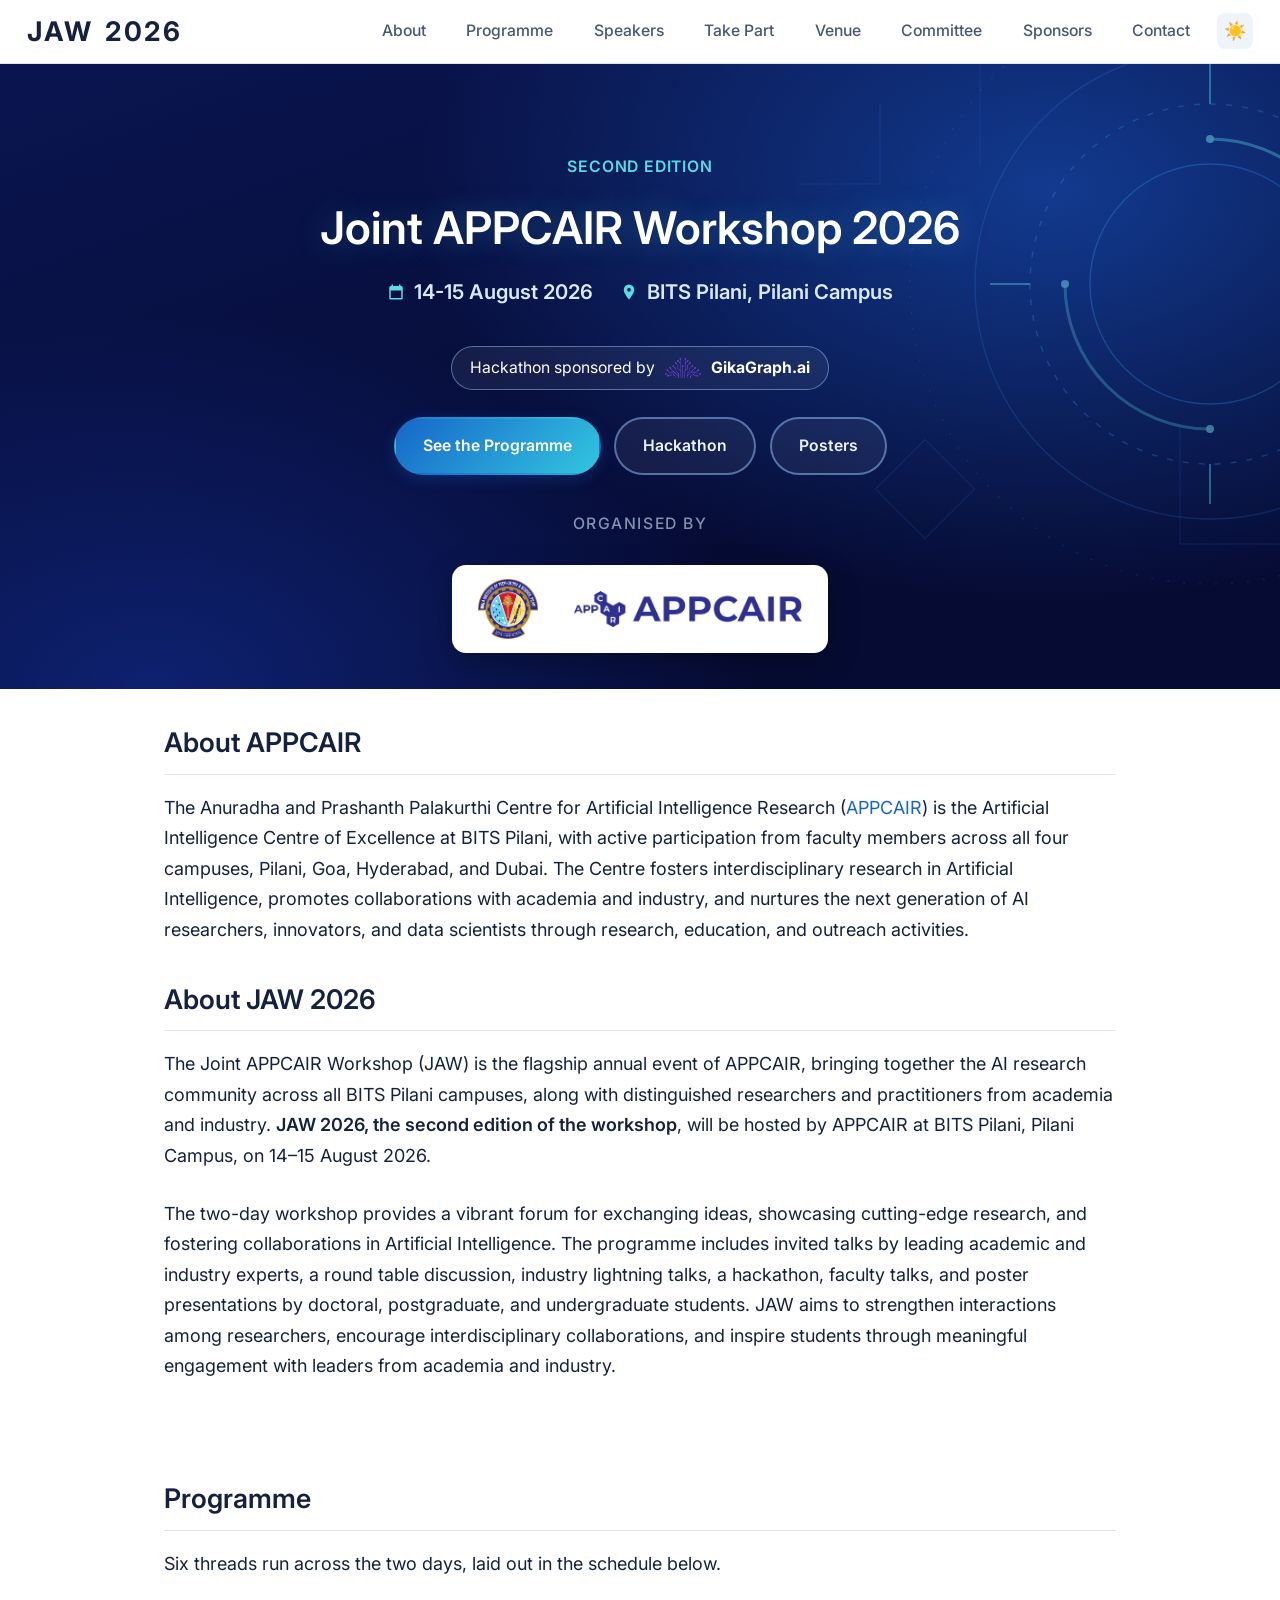
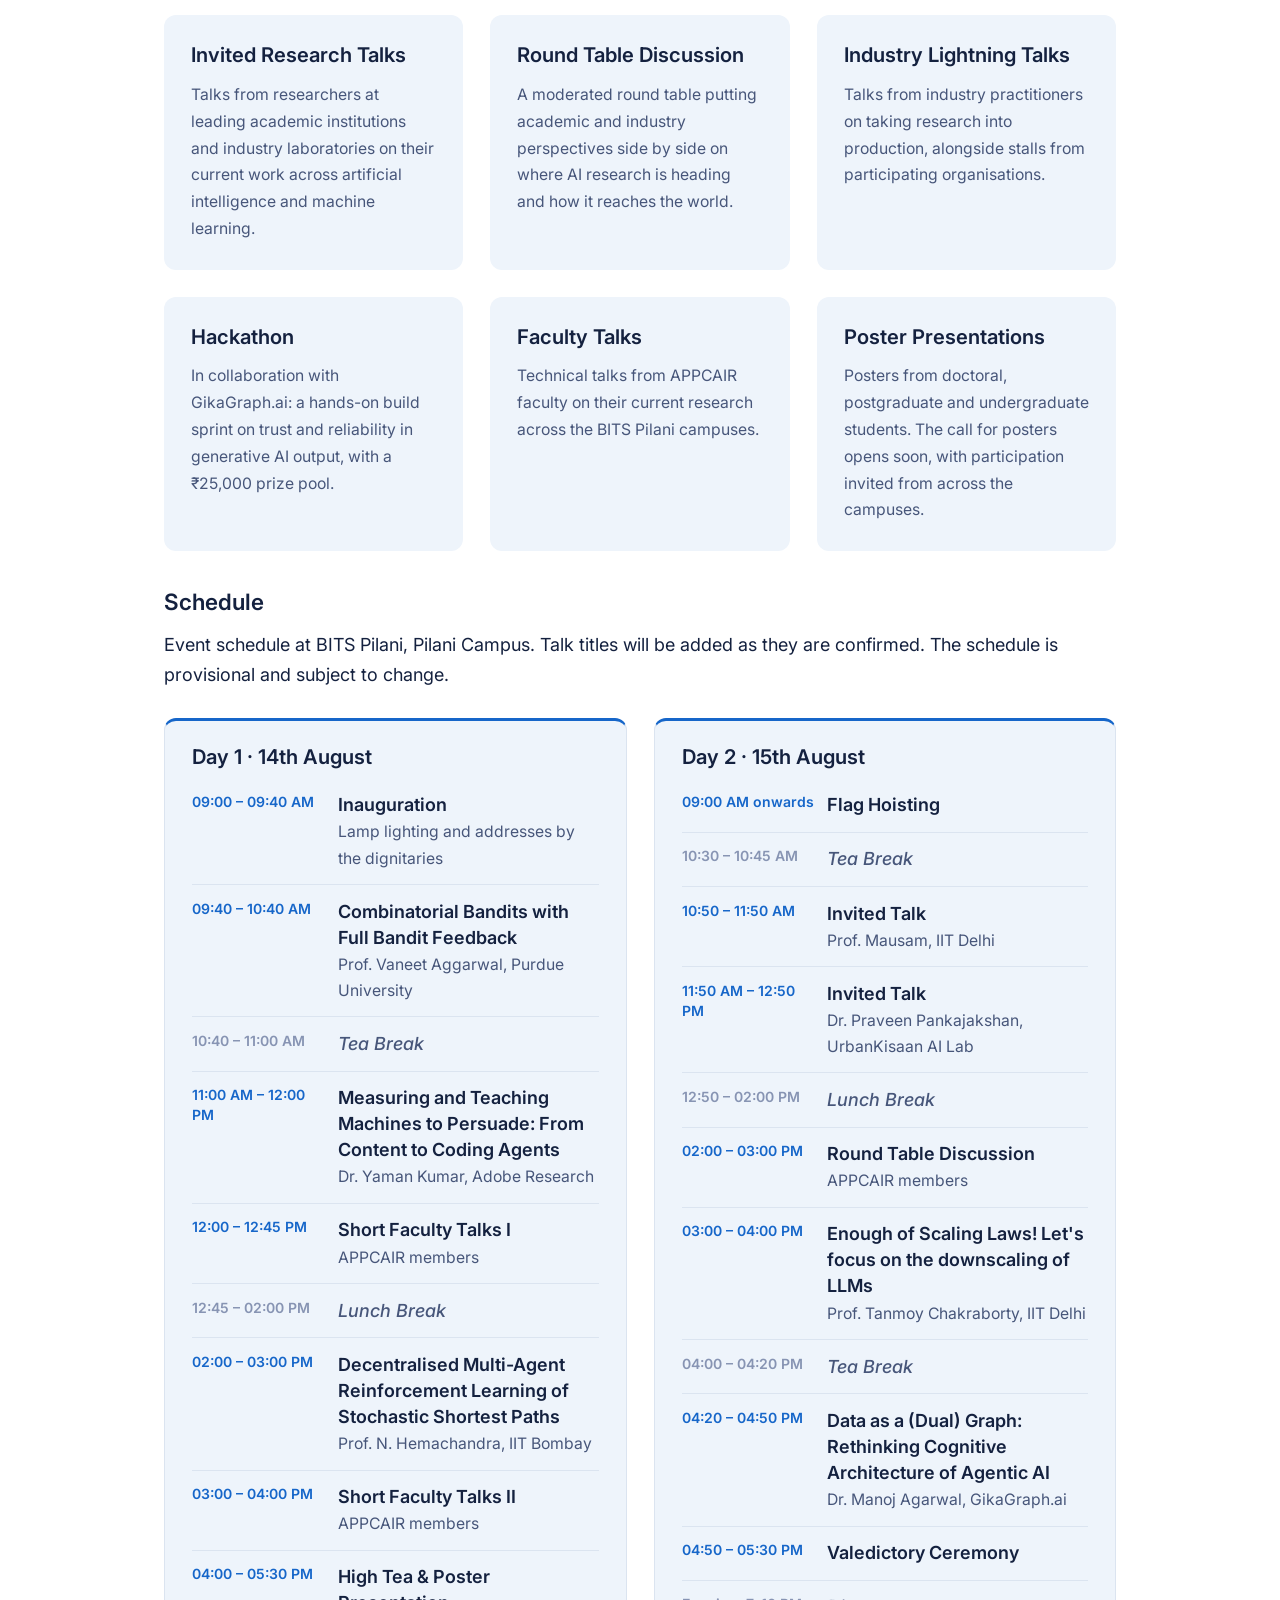
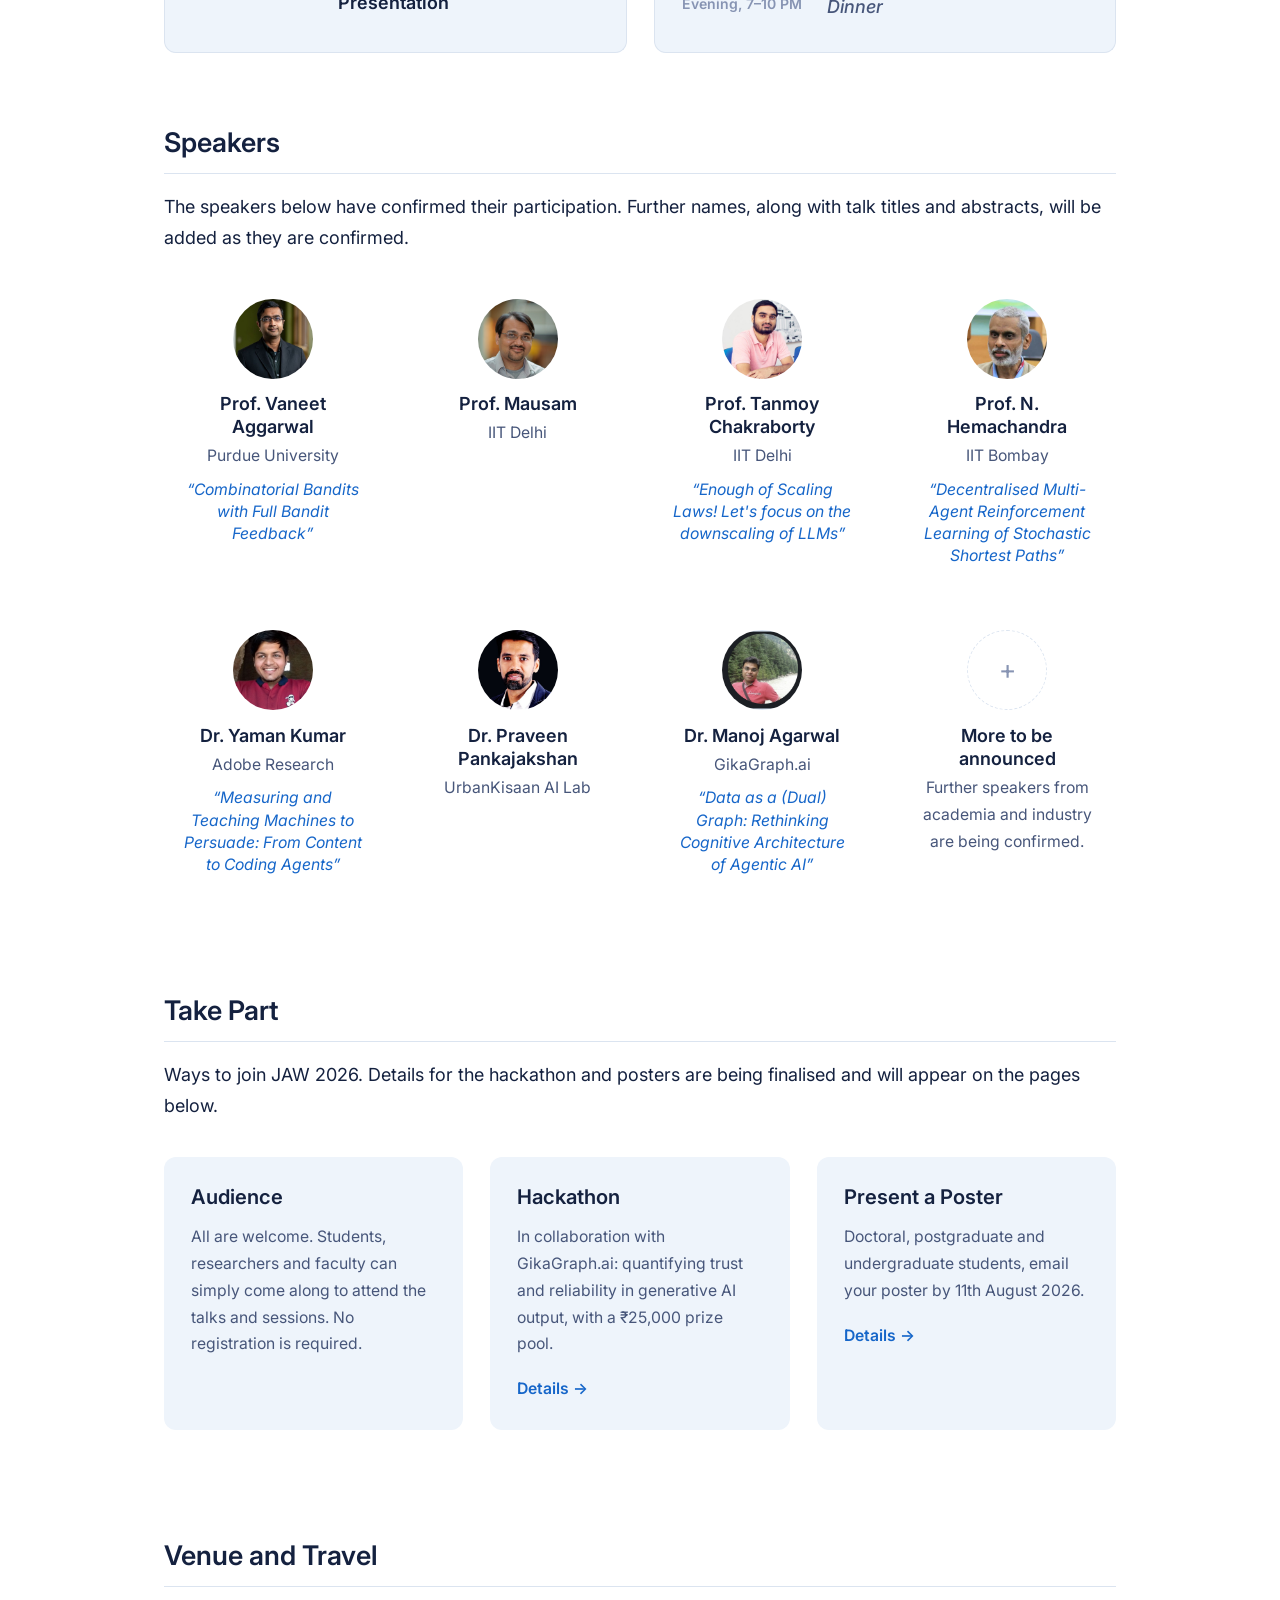
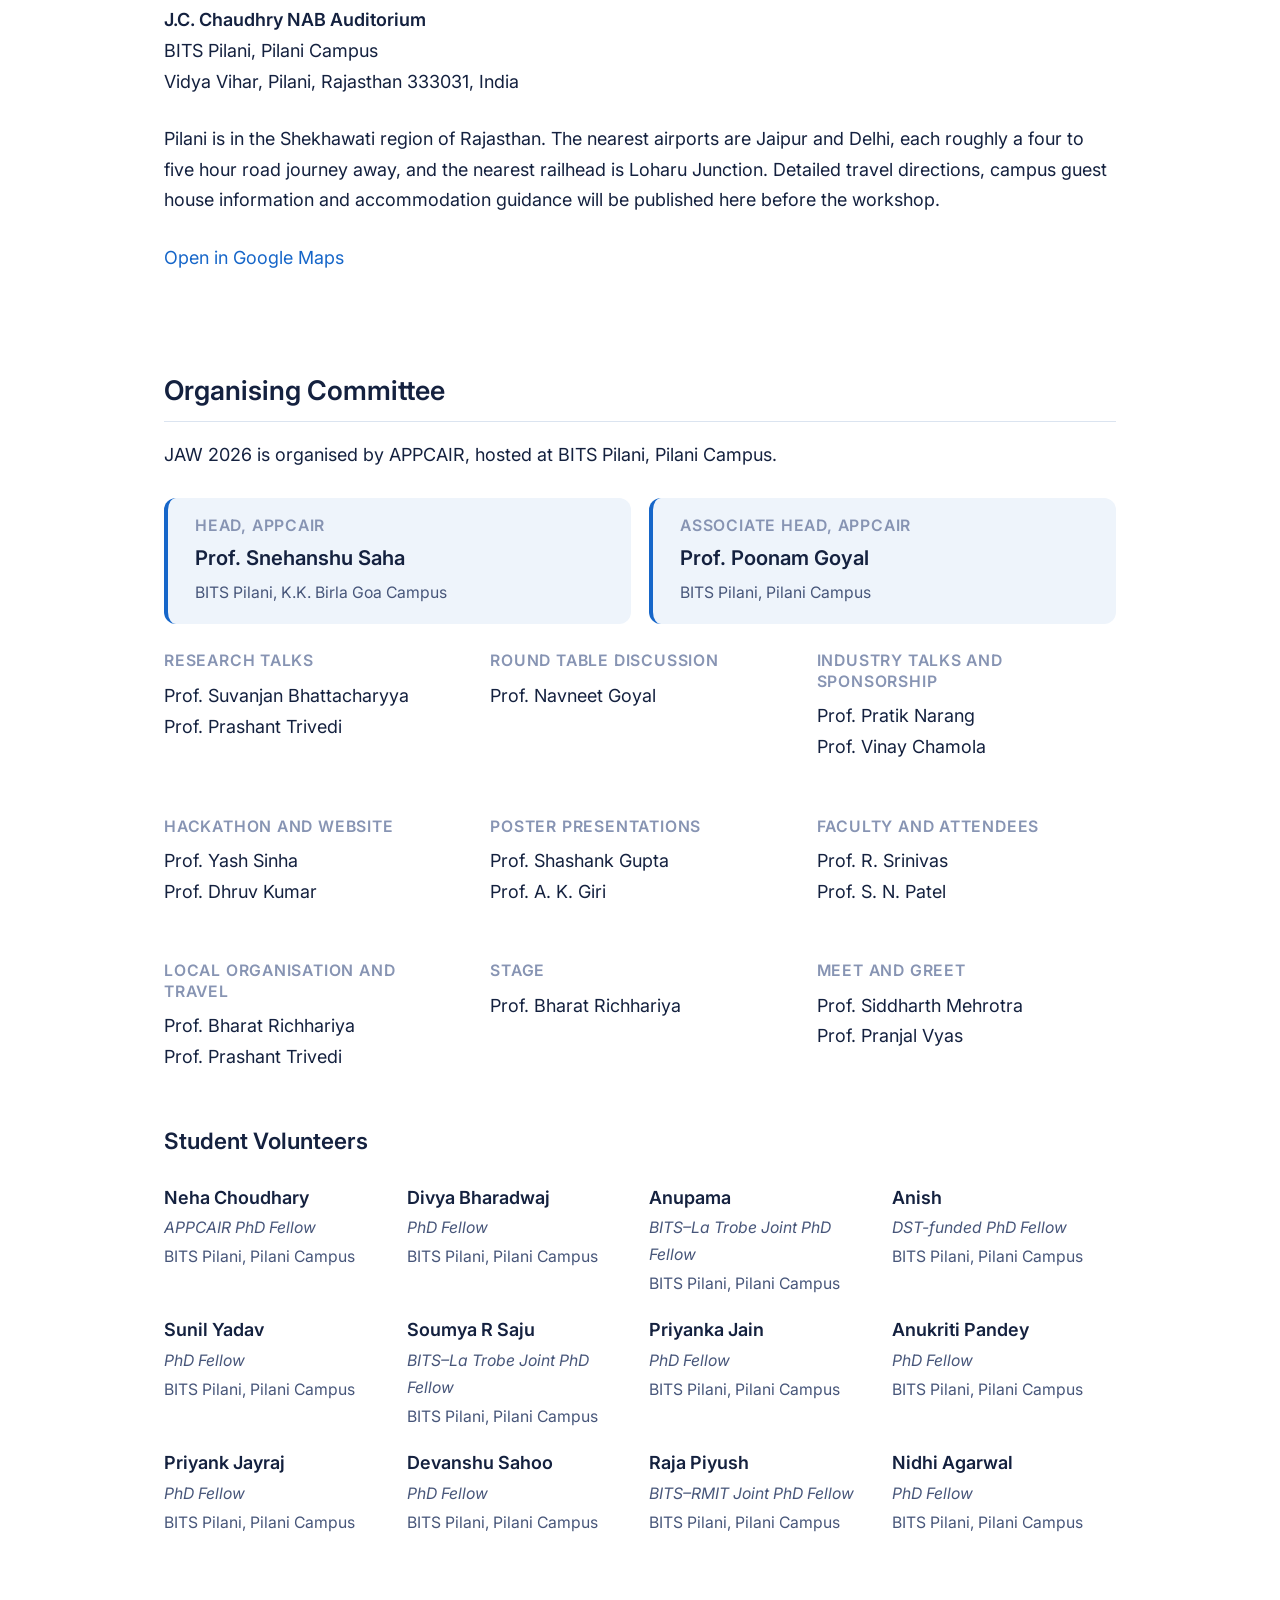
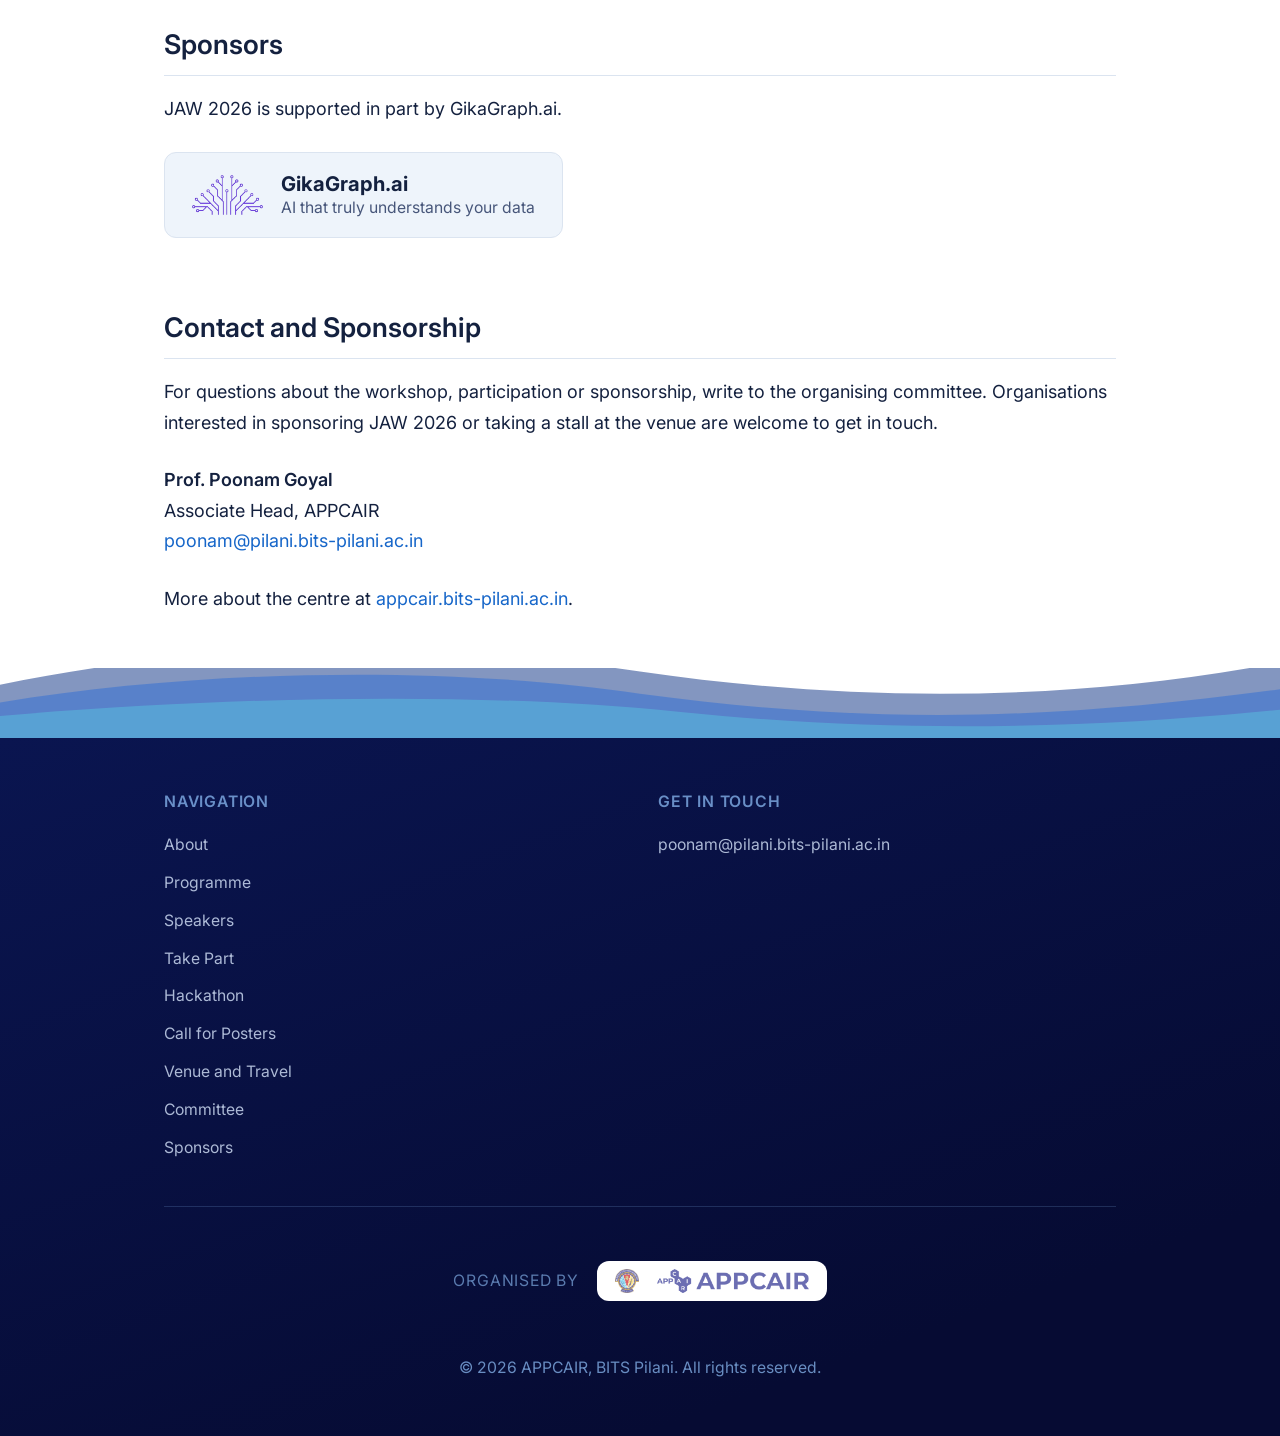
==== index.html @ 5a2a2519 "Posters: open the call, submit by email to Shashank Gupta by 11th Aug - posters.html: email poster t" ====
<!DOCTYPE html>
<html lang="en" data-theme="light">
<head>
    <meta charset="UTF-8">
    <meta name="viewport" content="width=device-width, initial-scale=1.0">
    <link rel="icon" href="assets/favicon.svg" type="image/svg+xml">
    <title>JAW 2026 | Joint APPCAIR Workshop | 14-15 August 2026</title>
    <meta name="description" content="The second edition of the Joint APPCAIR Workshop (JAW), hosted by APPCAIR at BITS Pilani, Pilani Campus on 14-15 August 2026. Invited talks, industry lightning talks, a round table discussion, a hackathon, faculty talks, and student poster presentations.">

    <!-- Open Graph -->
    <meta property="og:title" content="JAW 2026 | Joint APPCAIR Workshop">
    <meta property="og:description" content="Second edition. 14-15 August 2026, BITS Pilani, Pilani Campus, Rajasthan.">
    <meta property="og:type" content="website">
    <meta property="og:url" content="https://appcair-jaw-2026.github.io/">

    <!-- Fonts - Inter (standard academic) -->
    <link rel="preconnect" href="https://fonts.googleapis.com">
    <link rel="preconnect" href="https://fonts.gstatic.com" crossorigin>
    <link href="https://fonts.googleapis.com/css2?family=Inter:wght@400;500;600;700&display=swap" rel="stylesheet">

    <link rel="stylesheet" href="styles.css">
</head>
<body>
    <!-- Site Header -->
    <header class="site-header">
        <div class="header-left">
            <a href="index.html" class="header-logo"><span>JAW</span><span>2026</span></a>
        </div>
        <div class="header-right">
            <a href="#about" class="header-link">About</a>
            <a href="#programme" class="header-link">Programme</a>
            <a href="#speakers" class="header-link">Speakers</a>
            <a href="#participate" class="header-link">Take Part</a>
            <a href="#venue" class="header-link">Venue</a>
            <a href="#committee" class="header-link">Committee</a>
            <a href="#sponsors" class="header-link">Sponsors</a>
            <a href="#contact" class="header-link">Contact</a>
            <button class="nav-toggle" id="navToggle" aria-label="Toggle menu">
                <span></span>
                <span></span>
                <span></span>
            </button>
            <button id="theme-toggle" aria-label="Toggle dark mode">
                <span class="sun-icon">☀️</span>
                <span class="moon-icon">🌙</span>
            </button>
        </div>
    </header>

    <!-- Mobile Menu -->
    <nav class="mobile-menu" id="mobileMenu">
        <a href="#about">About</a>
        <a href="#programme">Programme</a>
        <a href="#speakers">Speakers</a>
        <a href="#participate">Take Part</a>
        <a href="#venue">Venue</a>
        <a href="#committee">Committee</a>
        <a href="#sponsors">Sponsors</a>
        <a href="#contact">Contact</a>
    </nav>

    <main>
        <!-- Hero Section -->
        <section class="hero">
            <div class="hero__content">
                <p class="eyebrow">Second Edition</p>
                <h1 class="hero__title">Joint APPCAIR Workshop 2026</h1>

                <div class="hero__facts">
                    <span>
                        <svg viewBox="0 0 24 24" fill="currentColor"><path d="M19 4h-1V2h-2v2H8V2H6v2H5a2 2 0 0 0-2 2v14a2 2 0 0 0 2 2h14a2 2 0 0 0 2-2V6a2 2 0 0 0-2-2zm0 16H5V10h14v10z"/></svg>
                        14-15 August 2026
                    </span>
                    <span>
                        <svg viewBox="0 0 24 24" fill="currentColor"><path d="M12 2a7 7 0 0 0-7 7c0 5.25 7 13 7 13s7-7.75 7-13a7 7 0 0 0-7-7zm0 9.5A2.5 2.5 0 1 1 12 6.5a2.5 2.5 0 0 1 0 5z"/></svg>
                        BITS Pilani, Pilani Campus
                    </span>
                </div>

                <a class="hero__sponsor" href="https://www.gikagraph.ai/" target="_blank" rel="noopener">
                    <span class="lbl">Hackathon sponsored by</span>
                    <img src="assets/logos/gikagraph-mark.png" alt="">
                    <strong>GikaGraph.ai</strong>
                </a>

                <div class="hero__cta">
                    <a href="#programme" class="btn btn--primary">See the Programme</a>
                    <a href="hackathon.html" class="btn btn--secondary">Hackathon</a>
                    <a href="posters.html" class="btn btn--secondary">Posters</a>
                </div>

                <div class="supported-by">
                    <p class="supported-by__label">Organised by</p>
                    <div class="supported-by__logos">
                        <img src="assets/logos/bits-pilani.png" alt="BITS Pilani" class="logo--circular">
                        <a href="https://www.appcair.bits-pilani.ac.in/" target="_blank" rel="noopener" aria-label="APPCAIR website"><img src="assets/logos/appcair-lockup.png" alt="APPCAIR" class="logo--appcair"></a>
                    </div>
                </div>
            </div>
        </section>

        <!-- About Section -->
        <section id="about" class="content-section">
            <h2>About APPCAIR</h2>
            <p>
                The Anuradha and Prashanth Palakurthi Centre for Artificial Intelligence Research
                (<a href="https://www.appcair.bits-pilani.ac.in/" target="_blank" rel="noopener">APPCAIR</a>)
                is the Artificial Intelligence Centre of Excellence at BITS Pilani, with active participation
                from faculty members across all four campuses, Pilani, Goa, Hyderabad, and Dubai. The Centre
                fosters interdisciplinary research in Artificial Intelligence, promotes collaborations with
                academia and industry, and nurtures the next generation of AI researchers, innovators, and
                data scientists through research, education, and outreach activities.
            </p>

            <h2>About JAW 2026</h2>
            <p>
                The Joint APPCAIR Workshop (JAW) is the flagship annual event of APPCAIR, bringing together
                the AI research community across all BITS Pilani campuses, along with distinguished
                researchers and practitioners from academia and industry. <strong>JAW 2026, the second
                edition of the workshop</strong>, will be hosted by APPCAIR at BITS Pilani, Pilani Campus,
                on 14&ndash;15 August 2026.
            </p>
            <p>
                The two-day workshop provides a vibrant forum for exchanging ideas, showcasing cutting-edge
                research, and fostering collaborations in Artificial Intelligence. The programme includes
                invited talks by leading academic and industry experts, a round table discussion, industry
                lightning talks, a hackathon, faculty talks, and poster presentations by doctoral,
                postgraduate, and undergraduate students. JAW aims to strengthen interactions among
                researchers, encourage interdisciplinary collaborations, and inspire students through
                meaningful engagement with leaders from academia and industry.
            </p>
        </section>

        <!-- Programme Section -->
        <section id="programme" class="content-section">
            <h2>Programme</h2>
            <p>
                Six threads run across the two days, laid out in the schedule below.
            </p>

            <div class="cards-grid">
                <div class="card">
                    <h3>Invited Research Talks</h3>
                    <p>Talks from researchers at leading academic institutions and industry laboratories on
                       their current work across artificial intelligence and machine learning.</p>
                </div>
                <div class="card">
                    <h3>Round Table Discussion</h3>
                    <p>A moderated round table putting academic and industry perspectives side by side on where
                       AI research is heading and how it reaches the world.</p>
                </div>
                <div class="card">
                    <h3>Industry Lightning Talks</h3>
                    <p>Talks from industry practitioners on taking research into production, alongside
                       stalls from participating organisations.</p>
                </div>
                <div class="card">
                    <h3>Hackathon</h3>
                    <p>In collaboration with GikaGraph.ai: a hands-on build sprint on trust and reliability in
                       generative AI output, with a &#8377;25,000 prize pool.</p>
                </div>
                <div class="card">
                    <h3>Faculty Talks</h3>
                    <p>Technical talks from APPCAIR faculty on their current research across the BITS Pilani
                       campuses.</p>
                </div>
                <div class="card">
                    <h3>Poster Presentations</h3>
                    <p>Posters from doctoral, postgraduate and undergraduate students. The call for posters
                       opens soon, with participation invited from across the campuses.</p>
                </div>
            </div>

            <h3>Schedule</h3>
            <p>
                Event schedule at BITS Pilani, Pilani Campus. Talk titles will be added as they are
                confirmed. The schedule is provisional and subject to change.
            </p>

            <div class="schedule">
                <div class="sched-day">
                    <h4 class="sched-day__title">Day 1 &middot; 14th August</h4>
                    <ul class="sched-list">
                        <li class="sched-row">
                            <span class="sched-time">09:00 &ndash; 09:40 AM</span>
                            <span class="sched-sess"><strong>Inauguration</strong>
                                <span class="sched-meta">Lamp lighting and addresses by the dignitaries</span></span>
                        </li>
                        <li class="sched-row">
                            <span class="sched-time">09:40 &ndash; 10:40 AM</span>
                            <span class="sched-sess"><strong>Combinatorial Bandits with Full Bandit Feedback</strong>
                                <span class="sched-meta">Prof. Vaneet Aggarwal, Purdue University</span></span>
                        </li>
                        <li class="sched-row sched-row--break">
                            <span class="sched-time">10:40 &ndash; 11:00 AM</span>
                            <span class="sched-sess"><strong>Tea Break</strong></span>
                        </li>
                        <li class="sched-row">
                            <span class="sched-time">11:00 AM &ndash; 12:00 PM</span>
                            <span class="sched-sess"><strong>Measuring and Teaching Machines to Persuade: From Content to Coding Agents</strong>
                                <span class="sched-meta">Dr. Yaman Kumar, Adobe Research</span></span>
                        </li>
                        <li class="sched-row">
                            <span class="sched-time">12:00 &ndash; 12:45 PM</span>
                            <span class="sched-sess"><strong>Short Faculty Talks I</strong>
                                <span class="sched-meta">APPCAIR members</span></span>
                        </li>
                        <li class="sched-row sched-row--break">
                            <span class="sched-time">12:45 &ndash; 02:00 PM</span>
                            <span class="sched-sess"><strong>Lunch Break</strong></span>
                        </li>
                        <li class="sched-row">
                            <span class="sched-time">02:00 &ndash; 03:00 PM</span>
                            <span class="sched-sess"><strong>Decentralised Multi-Agent Reinforcement Learning of Stochastic Shortest Paths</strong>
                                <span class="sched-meta">Prof. N. Hemachandra, IIT Bombay</span></span>
                        </li>
                        <li class="sched-row">
                            <span class="sched-time">03:00 &ndash; 04:00 PM</span>
                            <span class="sched-sess"><strong>Short Faculty Talks II</strong>
                                <span class="sched-meta">APPCAIR members</span></span>
                        </li>
                        <li class="sched-row">
                            <span class="sched-time">04:00 &ndash; 05:30 PM</span>
                            <span class="sched-sess"><strong>High Tea &amp; Poster Presentation</strong></span>
                        </li>
                    </ul>
                </div>

                <div class="sched-day">
                    <h4 class="sched-day__title">Day 2 &middot; 15th August</h4>
                    <ul class="sched-list">
                        <li class="sched-row">
                            <span class="sched-time">09:00 AM onwards</span>
                            <span class="sched-sess"><strong>Flag Hoisting</strong></span>
                        </li>
                        <li class="sched-row sched-row--break">
                            <span class="sched-time">10:30 &ndash; 10:45 AM</span>
                            <span class="sched-sess"><strong>Tea Break</strong></span>
                        </li>
                        <li class="sched-row">
                            <span class="sched-time">10:50 &ndash; 11:50 AM</span>
                            <span class="sched-sess"><strong>Invited Talk</strong>
                                <span class="sched-meta">Prof. Mausam, IIT Delhi</span></span>
                        </li>
                        <li class="sched-row">
                            <span class="sched-time">11:50 AM &ndash; 12:50 PM</span>
                            <span class="sched-sess"><strong>Invited Talk</strong>
                                <span class="sched-meta">Dr. Praveen Pankajakshan, UrbanKisaan AI Lab</span></span>
                        </li>
                        <li class="sched-row sched-row--break">
                            <span class="sched-time">12:50 &ndash; 02:00 PM</span>
                            <span class="sched-sess"><strong>Lunch Break</strong></span>
                        </li>
                        <li class="sched-row">
                            <span class="sched-time">02:00 &ndash; 03:00 PM</span>
                            <span class="sched-sess"><strong>Round Table Discussion</strong>
                                <span class="sched-meta">APPCAIR members</span></span>
                        </li>
                        <li class="sched-row">
                            <span class="sched-time">03:00 &ndash; 04:00 PM</span>
                            <span class="sched-sess"><strong>Enough of Scaling Laws! Let's focus on the downscaling of LLMs</strong>
                                <span class="sched-meta">Prof. Tanmoy Chakraborty, IIT Delhi</span></span>
                        </li>
                        <li class="sched-row sched-row--break">
                            <span class="sched-time">04:00 &ndash; 04:20 PM</span>
                            <span class="sched-sess"><strong>Tea Break</strong></span>
                        </li>
                        <li class="sched-row">
                            <span class="sched-time">04:20 &ndash; 04:50 PM</span>
                            <span class="sched-sess"><strong>Data as a (Dual) Graph: Rethinking Cognitive Architecture of Agentic AI</strong>
                                <span class="sched-meta">Dr. Manoj Agarwal, GikaGraph.ai</span></span>
                        </li>
                        <li class="sched-row">
                            <span class="sched-time">04:50 &ndash; 05:30 PM</span>
                            <span class="sched-sess"><strong>Valedictory Ceremony</strong></span>
                        </li>
                        <li class="sched-row sched-row--break">
                            <span class="sched-time">Evening, 7&ndash;10 PM</span>
                            <span class="sched-sess"><strong>Dinner</strong></span>
                        </li>
                    </ul>
                </div>
            </div>
        </section>

        <!-- Speakers Section -->
        <section id="speakers" class="content-section">
            <h2>Speakers</h2>
            <p>
                The speakers below have confirmed their participation. Further names, along with talk titles
                and abstracts, will be added as they are confirmed.
            </p>

            <!-- Speaker photos live in assets/speakers/ as square images. -->

            <div class="team-grid">
                <div class="team-member">
                    <div class="team-member__image">
                        <img src="assets/speakers/vaneet_aggarwal.jpg" alt="Prof. Vaneet Aggarwal">
                    </div>
                    <h4><a href="https://web.ics.purdue.edu/~vaneet/" target="_blank" rel="noopener">Prof. Vaneet Aggarwal</a></h4>
                    <p class="team-member__institution">Purdue University</p>
                    <p class="team-member__talk">&ldquo;Combinatorial Bandits with Full Bandit Feedback&rdquo;</p>
                </div>

                <div class="team-member">
                    <div class="team-member__image">
                        <img src="assets/speakers/mausam.jpg" alt="Prof. Mausam">
                    </div>
                    <h4><a href="https://www.cse.iitd.ac.in/~mausam/" target="_blank" rel="noopener">Prof. Mausam</a></h4>
                    <p class="team-member__institution">IIT Delhi</p>
                </div>

                <div class="team-member">
                    <div class="team-member__image">
                        <img src="assets/speakers/tanmoy_chakraborty.jpg" alt="Prof. Tanmoy Chakraborty">
                    </div>
                    <h4><a href="https://tanmoychak.com/" target="_blank" rel="noopener">Prof. Tanmoy Chakraborty</a></h4>
                    <p class="team-member__institution">IIT Delhi</p>
                    <p class="team-member__talk">&ldquo;Enough of Scaling Laws! Let's focus on the downscaling of LLMs&rdquo;</p>
                </div>

                <div class="team-member">
                    <div class="team-member__image">
                        <img src="assets/speakers/hemachandra.jpg" alt="Prof. N. Hemachandra">
                    </div>
                    <h4><a href="https://www.ieor.iitb.ac.in/~nh" target="_blank" rel="noopener">Prof. N. Hemachandra</a></h4>
                    <p class="team-member__institution">IIT Bombay</p>
                    <p class="team-member__talk">&ldquo;Decentralised Multi-Agent Reinforcement Learning of Stochastic Shortest Paths&rdquo;</p>
                </div>

                <div class="team-member">
                    <div class="team-member__image">
                        <img src="assets/speakers/yaman_kumar.jpg" alt="Dr. Yaman Kumar">
                    </div>
                    <h4><a href="https://sites.google.com/view/yaman-kumar/home" target="_blank" rel="noopener">Dr. Yaman Kumar</a></h4>
                    <p class="team-member__institution">Adobe Research</p>
                    <p class="team-member__talk">&ldquo;Measuring and Teaching Machines to Persuade: From Content to Coding Agents&rdquo;</p>
                </div>

                <div class="team-member">
                    <div class="team-member__image">
                        <img src="assets/speakers/pankajakshan.jpg" alt="Dr. Praveen Pankajakshan">
                    </div>
                    <h4><a href="https://www.linkedin.com/in/praveenpankaj/" target="_blank" rel="noopener">Dr. Praveen Pankajakshan</a></h4>
                    <p class="team-member__institution">UrbanKisaan AI Lab</p>
                </div>

                <div class="team-member">
                    <div class="team-member__image">
                        <img src="assets/speakers/manoj_agarwal.jpg" alt="Dr. Manoj Agarwal">
                    </div>
                    <h4><a href="https://www.linkedin.com/in/manoj-agarwal-48b12a1/" target="_blank" rel="noopener">Dr. Manoj Agarwal</a></h4>
                    <p class="team-member__institution">GikaGraph.ai</p>
                    <p class="team-member__talk">&ldquo;Data as a (Dual) Graph: Rethinking Cognitive Architecture of Agentic AI&rdquo;</p>
                </div>

                <div class="team-member team-member--tba">
                    <div class="team-member__image">
                        <span class="team-member__image-placeholder">+</span>
                    </div>
                    <h4>More to be announced</h4>
                    <p class="team-member__institution">Further speakers from academia and industry are being confirmed.</p>
                </div>
            </div>
        </section>

        <!-- Take Part Section -->
        <section id="participate" class="content-section">
            <h2>Take Part</h2>
            <p>
                Ways to join JAW 2026. Details for the hackathon and posters are being finalised and will
                appear on the pages below.
            </p>

            <div class="cards-grid">
                <div class="card">
                    <h3>Audience</h3>
                    <p>All are welcome. Students, researchers and faculty can simply come along to attend the
                       talks and sessions. No registration is required.</p>
                </div>

                <a href="hackathon.html" class="card card--link">
                    <h3>Hackathon</h3>
                    <p>In collaboration with GikaGraph.ai: quantifying trust and reliability in generative AI
                       output, with a &#8377;25,000 prize pool.</p>
                    <span class="card__meta">Details &rarr;</span>
                </a>

                <a href="posters.html" class="card card--link">
                    <h3>Present a Poster</h3>
                    <p>Doctoral, postgraduate and undergraduate students, email your poster by 11th August 2026.</p>
                    <span class="card__meta">Details &rarr;</span>
                </a>
            </div>
        </section>

        <!-- Venue Section -->
        <section id="venue" class="content-section">
            <h2>Venue and Travel</h2>
            <p>
                <strong>J.C. Chaudhry NAB Auditorium</strong><br>
                BITS Pilani, Pilani Campus<br>
                Vidya Vihar, Pilani, Rajasthan 333031, India
            </p>
            <p>
                Pilani is in the Shekhawati region of Rajasthan. The nearest airports are Jaipur and Delhi,
                each roughly a four to five hour road journey away, and the nearest railhead is Loharu
                Junction. Detailed travel directions, campus guest house information and accommodation
                guidance will be published here before the workshop.
            </p>
            <p>
                <a href="https://maps.google.com/?q=BITS+Pilani,+Vidya+Vihar,+Pilani,+Rajasthan+333031" target="_blank" rel="noopener">Open in Google Maps</a>
            </p>
        </section>

        <!-- Committee Section -->
        <section id="committee" class="content-section">
            <h2>Organising Committee</h2>
            <p>
                JAW 2026 is organised by APPCAIR, hosted at BITS Pilani, Pilani Campus.
            </p>

            <div class="committee-leads">
                <div class="committee-chair">
                    <h4>Head, APPCAIR</h4>
                    <p>Prof. Snehanshu Saha</p>
                    <span class="committee-chair__campus">BITS Pilani, K.K. Birla Goa Campus</span>
                </div>
                <div class="committee-chair">
                    <h4>Associate Head, APPCAIR</h4>
                    <p>Prof. Poonam Goyal</p>
                    <span class="committee-chair__campus">BITS Pilani, Pilani Campus</span>
                </div>
            </div>

            <div class="portfolio-grid">
                <div class="portfolio-group">
                    <h4>Research Talks</h4>
                    <p>Prof. Suvanjan Bhattacharyya<br>Prof. Prashant Trivedi</p>
                </div>
                <div class="portfolio-group">
                    <h4>Round Table Discussion</h4>
                    <p>Prof. Navneet Goyal</p>
                </div>
                <div class="portfolio-group">
                    <h4>Industry Talks and Sponsorship</h4>
                    <p>Prof. Pratik Narang<br>Prof. Vinay Chamola</p>
                </div>
                <div class="portfolio-group">
                    <h4>Hackathon and Website</h4>
                    <p>Prof. Yash Sinha<br>Prof. Dhruv Kumar</p>
                </div>
                <div class="portfolio-group">
                    <h4>Poster Presentations</h4>
                    <p>Prof. Shashank Gupta<br>Prof. A. K. Giri</p>
                </div>
                <div class="portfolio-group">
                    <h4>Faculty and Attendees</h4>
                    <p>Prof. R. Srinivas<br>Prof. S. N. Patel</p>
                </div>
                <div class="portfolio-group">
                    <h4>Local Organisation and Travel</h4>
                    <p>Prof. Bharat Richhariya<br>Prof. Prashant Trivedi</p>
                </div>
                <div class="portfolio-group">
                    <h4>Stage</h4>
                    <p>Prof. Bharat Richhariya</p>
                </div>
                <div class="portfolio-group">
                    <h4>Meet and Greet</h4>
                    <p>Prof. Siddharth Mehrotra<br>Prof. Pranjal Vyas</p>
                </div>
            </div>

            <h3>Student Volunteers</h3>

            <div class="team-list">
                <div class="team-list__item">
                    <span class="team-list__name">Neha Choudhary</span>
                    <span class="team-list__role">APPCAIR PhD Fellow</span>
                    <span class="team-list__institution">BITS Pilani, Pilani Campus</span>
                </div>
                <div class="team-list__item">
                    <span class="team-list__name">Divya Bharadwaj</span>
                    <span class="team-list__role">PhD Fellow</span>
                    <span class="team-list__institution">BITS Pilani, Pilani Campus</span>
                </div>
                <div class="team-list__item">
                    <span class="team-list__name">Anupama</span>
                    <span class="team-list__role">BITS&ndash;La Trobe Joint PhD Fellow</span>
                    <span class="team-list__institution">BITS Pilani, Pilani Campus</span>
                </div>
                <div class="team-list__item">
                    <span class="team-list__name">Anish</span>
                    <span class="team-list__role">DST-funded PhD Fellow</span>
                    <span class="team-list__institution">BITS Pilani, Pilani Campus</span>
                </div>
                <div class="team-list__item">
                    <span class="team-list__name">Sunil Yadav</span>
                    <span class="team-list__role">PhD Fellow</span>
                    <span class="team-list__institution">BITS Pilani, Pilani Campus</span>
                </div>
                <div class="team-list__item">
                    <span class="team-list__name">Soumya R Saju</span>
                    <span class="team-list__role">BITS&ndash;La Trobe Joint PhD Fellow</span>
                    <span class="team-list__institution">BITS Pilani, Pilani Campus</span>
                </div>
                <div class="team-list__item">
                    <span class="team-list__name">Priyanka Jain</span>
                    <span class="team-list__role">PhD Fellow</span>
                    <span class="team-list__institution">BITS Pilani, Pilani Campus</span>
                </div>
                <div class="team-list__item">
                    <span class="team-list__name">Anukriti Pandey</span>
                    <span class="team-list__role">PhD Fellow</span>
                    <span class="team-list__institution">BITS Pilani, Pilani Campus</span>
                </div>
                <div class="team-list__item">
                    <span class="team-list__name">Priyank Jayraj</span>
                    <span class="team-list__role">PhD Fellow</span>
                    <span class="team-list__institution">BITS Pilani, Pilani Campus</span>
                </div>
                <div class="team-list__item">
                    <span class="team-list__name">Devanshu Sahoo</span>
                    <span class="team-list__role">PhD Fellow</span>
                    <span class="team-list__institution">BITS Pilani, Pilani Campus</span>
                </div>
                <div class="team-list__item">
                    <span class="team-list__name">Raja Piyush</span>
                    <span class="team-list__role">BITS&ndash;RMIT Joint PhD Fellow</span>
                    <span class="team-list__institution">BITS Pilani, Pilani Campus</span>
                </div>
                <div class="team-list__item">
                    <span class="team-list__name">Nidhi Agarwal</span>
                    <span class="team-list__role">PhD Fellow</span>
                    <span class="team-list__institution">BITS Pilani, Pilani Campus</span>
                </div>
            </div>
        </section>

        <!-- Sponsors Section -->
        <section id="sponsors" class="content-section">
            <h2>Sponsors</h2>
            <p>
                JAW 2026 is supported in part by GikaGraph.ai.
            </p>
            <div class="sponsors">
                <a class="sponsor" href="https://www.gikagraph.ai/" target="_blank" rel="noopener">
                    <img src="assets/logos/gikagraph-mark.png" alt="GikaGraph.ai">
                    <span class="sponsor__name"><strong>GikaGraph.ai</strong><span>AI that truly understands your data</span></span>
                </a>
            </div>
        </section>

        <!-- Contact Section -->
        <section id="contact" class="content-section">
            <h2>Contact and Sponsorship</h2>
            <p>
                For questions about the workshop, participation or sponsorship, write to the organising
                committee. Organisations interested in sponsoring JAW 2026 or taking a stall at the venue
                are welcome to get in touch.
            </p>
            <p>
                <strong>Prof. Poonam Goyal</strong><br>
                Associate Head, APPCAIR<br>
                <a href="mailto:poonam@pilani.bits-pilani.ac.in">poonam@pilani.bits-pilani.ac.in</a>
            </p>
            <p>
                More about the centre at
                <a href="https://www.appcair.bits-pilani.ac.in/" target="_blank" rel="noopener">appcair.bits-pilani.ac.in</a>.
            </p>
        </section>
    </main>

    <!-- Footer -->
    <footer class="footer">
        <div class="footer__inner">
            <div class="footer__columns">
                <div class="footer__col">
                    <h4>Navigation</h4>
                    <ul class="footer__links">
                        <li><a href="#about">About</a></li>
                        <li><a href="#programme">Programme</a></li>
                        <li><a href="#speakers">Speakers</a></li>
                        <li><a href="#participate">Take Part</a></li>
                        <li><a href="hackathon.html">Hackathon</a></li>
                        <li><a href="posters.html">Call for Posters</a></li>
                        <li><a href="#venue">Venue and Travel</a></li>
                        <li><a href="#committee">Committee</a></li>
                        <li><a href="#sponsors">Sponsors</a></li>
                    </ul>
                </div>
                <div class="footer__col">
                    <h4>Get in Touch</h4>
                    <ul class="footer__emails">
                        <li><a href="mailto:poonam@pilani.bits-pilani.ac.in">poonam@pilani.bits-pilani.ac.in</a></li>
                    </ul>
                </div>
            </div>
            <div class="footer__organized-by">
                <span>Organised by</span>
                <div class="footer__org-logos">
                    <a href="https://www.bits-pilani.ac.in/" target="_blank" rel="noopener"><img src="assets/logos/bits-pilani.png" alt="BITS Pilani" class="footer__org-logo"></a>
                    <a href="https://www.appcair.bits-pilani.ac.in/" target="_blank" rel="noopener"><img src="assets/logos/appcair-lockup.png" alt="APPCAIR" class="footer__org-logo footer__org-logo--appcair"></a>
                </div>
            </div>
            <p class="footer__copyright">
                &copy; 2026 APPCAIR, BITS Pilani. All rights reserved.
            </p>
        </div>
    </footer>

    <script src="script.js"></script>
</body>
</html>
---- styles.css ----
/* =====================================================================
   JAW 2026 — Joint APPCAIR Workshop
   Joint APPCAIR Workshop, BITS Pilani, 14-15 August 2026.
   The accent colour is the APPCAIR brand indigo #2E3192, sampled from
   the official APPCAIR lockup.
   ===================================================================== */

/* ===== CSS Variables ===== */
:root {
    /* Typography - Inter for everything (standard academic) */
    --font-heading: 'Inter', -apple-system, BlinkMacSystemFont, 'Segoe UI', Roboto, sans-serif;
    --font-body: 'Inter', -apple-system, BlinkMacSystemFont, 'Segoe UI', Roboto, sans-serif;

    /* Font sizes */
    --text-sm: 0.875rem;
    --text-base: 1rem;
    --text-lg: 1.125rem;
    --text-xl: 1.25rem;
    --text-2xl: 1.5rem;
    --text-3xl: 2rem;
    --text-4xl: 2.5rem;

    /* Spacing */
    --space-1: 0.25rem;
    --space-2: 0.5rem;
    --space-3: 0.75rem;
    --space-4: 1rem;
    --space-5: 1.25rem;
    --space-6: 1.5rem;
    --space-8: 2rem;
    --space-10: 2.5rem;
    --space-12: 3rem;
    --space-16: 4rem;
    --space-20: 5rem;

    /* Layout */
    --content-width: 1000px;
    --content-padding: 24px;
    --nav-height: 64px;

    /* Light mode colors (default) — poster palette, blue-tinted */
    --bg-primary: #FFFFFF;
    --bg-secondary: #eef4fb;
    --bg-tertiary: #dbe6f5;
    --text-primary: #14213f;
    --text-secondary: #47567a;
    --text-tertiary: #8794b3;
    --accent: #1666c9;
    --accent-hover: #2f6fe0;
    --accent-light: #e3eefb;
    --border: #dbe4f0;
    --shadow: rgba(20, 33, 63, 0.08);
}

/* Dark mode — the poster's full navy treatment */
[data-theme="dark"] {
    --bg-primary: #070c30;
    --bg-secondary: #0c1240;
    --bg-tertiary: #12205e;
    --text-primary: #eaf3ff;
    --text-secondary: #b9c9e6;
    --text-tertiary: #8299c4;
    --accent: #5adce5;
    --accent-hover: #7ee8f0;
    --accent-light: #12305a;
    --border: rgba(120, 180, 255, 0.16);
    --shadow: rgba(0, 0, 0, 0.45);
}

/* ===== Base Styles ===== */
*, *::before, *::after {
    box-sizing: border-box;
    margin: 0;
    padding: 0;
}

html {
    font-size: 18px;
    scroll-behavior: smooth;
    scroll-padding-top: var(--nav-height);
}

body {
    font-family: var(--font-body);
    font-size: var(--text-base);
    line-height: 1.7;
    color: var(--text-primary);
    background-color: var(--bg-primary);
    transition: background-color 0.3s ease, color 0.3s ease;
    -webkit-font-smoothing: antialiased;
    -moz-osx-font-smoothing: grayscale;
}

/* ===== Typography ===== */
h1, h2, h3, h4, h5, h6 {
    font-family: var(--font-heading);
    font-weight: 600;
    line-height: 1.3;
    color: var(--text-primary);
}

h1 {
    font-size: clamp(var(--text-3xl), 5vw, var(--text-4xl));
    margin-bottom: var(--space-4);
}

h2 {
    font-size: var(--text-2xl);
    margin-top: var(--space-8);
    margin-bottom: var(--space-4);
    padding-bottom: var(--space-3);
    border-bottom: 1px solid var(--border);
}

h3 {
    font-size: var(--text-xl);
    margin-top: var(--space-6);
    margin-bottom: var(--space-3);
}

p {
    margin: 0 0 var(--space-6);
    color: var(--text-primary);
}

a {
    color: var(--accent);
    text-decoration: none;
    transition: color 0.2s ease;
}

a:hover {
    color: var(--accent-hover);
}

strong {
    font-weight: 600;
}

ul, ol {
    margin: var(--space-4) 0 var(--space-6);
    padding-left: var(--space-8);
}

li {
    margin-bottom: var(--space-4);
    line-height: 1.6;
}

li:last-child {
    margin-bottom: 0;
}

img {
    max-width: 100%;
    height: auto;
    display: block;
}

/* ===== Layout ===== */
.container {
    width: 100%;
    max-width: var(--content-width);
    margin: 0 auto;
    padding: 0 var(--content-padding);
}

.section {
    padding: var(--space-16) 0;
}

.section--alt {
    background-color: var(--bg-secondary);
}

/* ===== Site Header / Navigation ===== */
.site-header {
    position: fixed;
    top: 0;
    left: 0;
    right: 0;
    height: var(--nav-height);
    display: flex;
    align-items: center;
    justify-content: space-between;
    padding: 0 var(--space-6);
    background-color: var(--bg-primary);
    border-bottom: 1px solid var(--border);
    z-index: 1000;
    transition: background-color 0.3s ease, border-color 0.3s ease;
}

.header-left {
    display: flex;
    align-items: center;
    gap: var(--space-4);
}

.header-logo-img {
    height: 32px;
    width: auto;
}

[data-theme="dark"] .header-logo-img--invert {
    filter: invert(1);
}

.header-logo {
    display: flex;
    gap: 0.4em;
    font-family: var(--font-heading);
    font-size: var(--text-2xl);
    font-weight: 700;
    color: var(--text-primary);
    text-decoration: none;
}

.header-logo span {
    letter-spacing: 0.1em;
}

.header-logo:hover {
    color: var(--text-primary);
}

.header-right {
    display: flex;
    align-items: center;
    gap: var(--space-3);
}

.header-link {
    font-size: var(--text-sm);
    font-weight: 500;
    color: var(--text-secondary);
    text-decoration: none;
    padding: var(--space-2) var(--space-3);
    transition: color 0.2s ease;
}

.header-link:hover {
    color: var(--text-primary);
    text-decoration: none;
}

.header-btn {
    display: inline-flex;
    align-items: center;
    gap: var(--space-2);
    font-size: var(--text-sm);
    font-weight: 500;
    color: var(--text-primary);
    text-decoration: none;
    padding: var(--space-2) var(--space-3);
    border-radius: 6px;
    background-color: var(--bg-secondary);
    transition: all 0.2s ease;
}

.header-btn:hover {
    color: var(--text-primary);
    background-color: var(--bg-tertiary);
    text-decoration: none;
}

/* Mobile menu toggle */
.nav-toggle {
    display: none;
    flex-direction: column;
    justify-content: center;
    gap: 5px;
    width: 36px;
    height: 36px;
    background: none;
    border: none;
    cursor: pointer;
    padding: 6px;
}

.nav-toggle span {
    display: block;
    width: 100%;
    height: 2px;
    background-color: var(--text-primary);
    transition: all 0.3s ease;
}

/* Mobile menu - hidden by default on desktop */
.mobile-menu {
    display: none;
}

/* ===== Dark Mode Toggle ===== */
#theme-toggle {
    width: 36px;
    height: 36px;
    border: none;
    border-radius: 8px;
    background-color: var(--bg-secondary);
    cursor: pointer;
    display: flex;
    align-items: center;
    justify-content: center;
    transition: background-color 0.2s ease;
    font-size: 18px;
}

#theme-toggle:hover {
    background-color: var(--bg-tertiary);
}

[data-theme="light"] .moon-icon,
[data-theme="dark"] .sun-icon {
    display: none;
}

[data-theme="light"] .sun-icon,
[data-theme="dark"] .moon-icon {
    display: inline;
}

/* ===== Main Content ===== */
main {
    padding-top: var(--nav-height);
}

/* ===== Hero Section ===== */
.hero {
    display: flex;
    align-items: center;
    justify-content: center;
    text-align: center;
    padding: var(--space-20) var(--content-padding) var(--space-8);
    background-color: var(--bg-primary);
}

.hero__content {
    max-width: 800px;
}

.eyebrow {
    font-family: var(--font-body);
    font-size: var(--text-sm);
    font-weight: 600;
    letter-spacing: 0.05em;
    text-transform: uppercase;
    color: var(--accent);
    margin-bottom: var(--space-4);
}

.hero__title {
    margin-bottom: var(--space-4);
}

.hero__title--easter-egg .egg {
    transition: color 0.3s ease;
}

.hero__title--easter-egg:hover .egg {
    color: var(--accent);
}

.hero__subtitle {
    font-size: var(--text-lg);
    color: var(--text-secondary);
    margin-bottom: var(--space-8);
    line-height: 1.6;
}

.hero__cta {
    display: flex;
    flex-wrap: wrap;
    gap: var(--space-3);
    justify-content: center;
}

.hero__signup {
    width: 100%;
    margin-top: var(--space-2);
    font-size: var(--text-sm);
    font-weight: 500;
    color: var(--text-primary);
    text-align: center;
}

.hero__signup a {
    color: var(--accent);
    text-decoration: underline;
    text-underline-offset: 2px;
}

.hero__signup a:hover {
    color: var(--accent-hover);
}

/* ===== Supported By ===== */
.supported-by {
    margin-top: var(--space-8);
    text-align: center;
    max-width: var(--content-width);
    margin-left: auto;
    margin-right: auto;
}

.supported-by__label {
    font-size: var(--text-sm);
    font-weight: 500;
    text-transform: uppercase;
    letter-spacing: 0.1em;
    color: var(--text-tertiary);
    margin-bottom: var(--space-6);
}

.supported-by__logos {
    display: flex;
    align-items: center;
    justify-content: center;
    gap: var(--space-8);
    flex-wrap: nowrap;
}

.supported-by__logos .logo--circular {
    height: clamp(40px, 5vw, 60px);
}

.supported-by__logos img {
    height: clamp(28px, 3.5vw, 44px);
    max-width: clamp(90px, 12vw, 150px);
    width: auto;
    object-fit: contain;
}

[data-theme="dark"] .supported-by__logos .logo--invert {
    filter: invert(1);
}

[data-theme="dark"] .supported-by__logos .logo--white {
    filter: brightness(0) invert(1);
}

/* Awards Sponsors section (team.html) — left-aligned, larger logos */
#awards-sponsors .supported-by__logos {
    justify-content: flex-start;
    gap: var(--space-12);
    margin-top: var(--space-8);
    margin-bottom: var(--space-8);
}

#awards-sponsors .supported-by__logos img {
    height: clamp(44px, 5.5vw, 64px);
    max-width: clamp(120px, 16vw, 180px);
}

/* ===== Buttons ===== */
.btn {
    display: inline-flex;
    align-items: center;
    justify-content: center;
    gap: var(--space-2);
    padding: var(--space-3) var(--space-6);
    font-family: var(--font-body);
    font-size: var(--text-sm);
    font-weight: 600;
    text-decoration: none;
    border-radius: 50px;
    border: 2px solid transparent;
    cursor: pointer;
    transition: all 0.2s ease;
    box-shadow: 0 2px 8px var(--shadow);
}

.btn:hover {
    transform: translateY(-2px);
    box-shadow: 0 4px 12px var(--shadow);
}

.btn--pill {
    padding: var(--space-1) var(--space-4);
    font-size: 0.8rem;
    background-color: var(--accent);
    color: #ffffff;
    border-color: var(--accent);
    box-shadow: none;
}

.btn--pill:hover {
    background-color: var(--accent-hover);
    border-color: var(--accent-hover);
    color: #ffffff;
    box-shadow: none;
}

.btn--primary {
    background-color: var(--text-primary);
    color: var(--bg-primary);
    border-color: var(--text-primary);
}

.btn--primary:hover {
    color: var(--bg-primary);
}

.btn--secondary {
    background-color: transparent;
    color: var(--text-primary);
    border-color: var(--border);
    box-shadow: none;
}

.btn--secondary:hover {
    background-color: var(--bg-secondary);
    box-shadow: none;
}

.btn--disabled {
    background-color: var(--bg-secondary);
    color: var(--text-tertiary);
    border-color: var(--border);
    box-shadow: none;
    cursor: not-allowed;
    opacity: 0.7;
}

.btn--disabled:hover {
    transform: none;
    box-shadow: none;
}

/* ===== Content Sections ===== */
.content-section {
    max-width: var(--content-width);
    margin: 0 auto;
    padding: var(--space-8) var(--content-padding);
}

.content-section h2:first-child {
    margin-top: 0;
}

/* ===== Highlight Box (like TL;DR) ===== */
.highlight-box {
    background-color: var(--bg-secondary);
    border-radius: 12px;
    padding: var(--space-6) var(--space-8);
    margin: var(--space-8) 0;
    border-left: 4px solid var(--accent);
}

.highlight-box h3 {
    margin-top: 0;
    font-size: var(--text-xl);
}

.highlight-box p:last-child {
    margin-bottom: 0;
}

/* ===== Cards Grid ===== */
.cards-grid {
    display: grid;
    grid-template-columns: repeat(auto-fit, minmax(280px, 1fr));
    gap: var(--space-6);
    margin: var(--space-8) 0;
}

.card {
    background-color: var(--bg-secondary);
    border-radius: 12px;
    padding: var(--space-6);
    transition: transform 0.2s ease, box-shadow 0.2s ease;
}

.card:hover {
    transform: translateY(-4px);
    box-shadow: 0 8px 24px var(--shadow);
}

.card h3 {
    margin-top: 0;
    margin-bottom: var(--space-3);
    font-size: var(--text-lg);
}

.card p {
    margin-bottom: 0;
    color: var(--text-secondary);
    font-size: var(--text-sm);
}

/* ===== Timeline ===== */
.timeline {
    margin: var(--space-8) 0;
}

.timeline-row {
    display: grid;
    grid-template-columns: repeat(2, 1fr);
    gap: var(--space-8);
    padding: var(--space-3) 0;
    border-bottom: 1px solid var(--border);
}

.timeline-row:last-child {
    border-bottom: none;
}

.timeline-item {
    display: flex;
    gap: var(--space-4);
}

.timeline-date {
    flex-shrink: 0;
    width: 100px;
    display: flex;
    flex-direction: column;
    color: var(--accent);
}

.timeline-date__day {
    font-weight: 600;
    font-size: var(--text-lg);
    line-height: 1.2;
}

.timeline-date__year {
    font-size: var(--text-sm);
    opacity: 0.8;
}

.timeline-content {
    flex: 1;
}

.timeline-content h4 {
    margin: 0 0 var(--space-1);
    font-family: var(--font-body);
    font-weight: 600;
    font-size: var(--text-base);
}

.timeline-content p {
    margin: 0;
    color: var(--text-secondary);
    font-size: var(--text-sm);
}

/* ===== Team Grid ===== */
.team-grid {
    display: grid;
    grid-template-columns: repeat(auto-fill, minmax(200px, 1fr));
    gap: var(--space-6);
    margin: var(--space-6) 0;
}

.team-member {
    text-align: center;
    padding: var(--space-4);
}

.team-member__image {
    width: 80px;
    height: 80px;
    border-radius: 50%;
    background-color: var(--bg-tertiary);
    margin: 0 auto var(--space-3);
    overflow: hidden;
    display: flex;
    align-items: center;
    justify-content: center;
}

.team-member__image img {
    width: 100%;
    height: 100%;
    object-fit: cover;
}

.team-member__image-placeholder {
    color: var(--text-tertiary);
    font-size: var(--text-2xl);
}

.team-member h4 {
    margin: 0 0 var(--space-1);
    font-family: var(--font-body);
    font-weight: 600;
    font-size: var(--text-base);
}

.team-member__role {
    margin: 0 0 var(--space-1);
    color: var(--text-secondary);
    font-size: var(--text-sm);
    font-style: italic;
}

.team-member__institution {
    margin: 0 0 var(--space-2);
    color: var(--text-secondary);
    font-size: var(--text-sm);
}

.team-member__social {
    display: flex;
    justify-content: center;
    gap: var(--space-3);
}

.team-member__social a {
    color: var(--text-tertiary);
    transition: color 0.2s ease;
}

.team-member__social a:hover {
    color: var(--accent);
}

.team-member__social svg {
    width: 18px;
    height: 18px;
}

/* Compact team list */
.team-list {
    display: grid;
    grid-template-columns: repeat(4, 1fr);
    gap: var(--space-4);
    margin: var(--space-6) 0 var(--space-4);
}

.team-list__item {
    display: flex;
    flex-direction: column;
    gap: 2px;
}

.team-list__name {
    font-family: var(--font-body);
    font-weight: 600;
    font-size: var(--text-base);
    color: var(--text-primary);
}

.team-list__role {
    font-size: var(--text-sm);
    color: var(--text-secondary);
    font-style: italic;
}

.team-list__institution {
    font-size: var(--text-sm);
    color: var(--text-secondary);
}

.team-list__social {
    display: flex;
    gap: var(--space-2);
    margin-top: var(--space-1);
}

.team-list__social a {
    color: var(--text-tertiary);
    transition: color 0.2s ease;
}

.team-list__social a:hover {
    color: var(--accent);
}

.team-list__social svg {
    width: 16px;
    height: 16px;
}

@media (max-width: 1024px) {
    .team-list {
        grid-template-columns: repeat(2, 1fr);
    }
}

@media (max-width: 480px) {
    .team-list {
        grid-template-columns: 1fr;
    }
}

/* ===== Team Page ===== */
.team-hero {
    padding: calc(var(--nav-height) + var(--space-8)) var(--content-padding) var(--space-8);
    max-width: var(--content-width);
    margin: 0 auto;
}

.team-hero .eyebrow {
    text-align: left;
    margin-bottom: var(--space-3);
    text-transform: none;
}

.team-hero h1 {
    font-size: clamp(2rem, 5vw, 3rem);
    margin-bottom: var(--space-4);
    line-height: 1.15;
}

.team-hero__subtitle {
    font-size: var(--text-lg);
    color: var(--text-secondary);
    margin-bottom: 0;
    line-height: 1.6;
}

.team-member__areas {
    display: flex;
    flex-wrap: wrap;
    justify-content: center;
    gap: 6px;
    margin: var(--space-2) 0;
}

/* ===== Team Card (horizontal, used on team.html) ===== */
.team-card {
    display: flex;
    flex-direction: row;
    align-items: flex-start;
    gap: var(--space-3);
    padding: var(--space-3);
    border-radius: 8px;
    background-color: transparent;
    transition: background-color 0.2s ease;
}

.team-card:hover {
    background-color: var(--bg-secondary);
}

.team-card__photo {
    width: 72px;
    height: 72px;
    min-width: 72px;
    border-radius: 50%;
    object-fit: cover;
    background-color: var(--bg-tertiary);
    flex-shrink: 0;
}

.team-card__body {
    display: flex;
    flex-direction: column;
    gap: 4px;
    min-width: 0;
    flex: 1;
}

.team-card__name-row {
    display: flex;
    align-items: center;
    gap: var(--space-2);
    flex-wrap: wrap;
}

.team-card__name {
    margin: 0;
    font-family: var(--font-body);
    font-weight: 600;
    font-size: var(--text-base);
    color: var(--text-primary);
    line-height: 1.3;
}

.team-card__chair-badge {
    display: inline-block;
    background-color: var(--accent);
    color: #fff;
    font-size: 0.65rem;
    font-weight: 600;
    letter-spacing: 0.5px;
    text-transform: uppercase;
    padding: 2px 7px;
    border-radius: 999px;
}

.team-card__role {
    margin: 0;
    font-size: var(--text-sm);
    color: var(--text-secondary);
    font-style: italic;
    line-height: 1.35;
}

.team-card__institution {
    margin: 0;
    font-size: var(--text-sm);
    color: var(--text-secondary);
    line-height: 1.35;
}

.team-card__areas {
    display: flex;
    flex-wrap: wrap;
    gap: 2px 8px;
    margin-top: 0;
}

.team-card__social {
    display: flex;
    gap: var(--space-2);
    margin-top: 0;
}

.team-card__social a {
    color: var(--text-tertiary);
    transition: color 0.2s ease;
}

.team-card__social a:hover {
    color: var(--accent);
}

.team-card__social svg {
    width: 16px;
    height: 16px;
}

/* Compact variant — used on the Program Committee */
.team-card--compact .team-card__photo {
    width: 56px;
    height: 56px;
    min-width: 56px;
}

.team-card--compact .team-card__name {
    font-size: 0.875rem;
}

.team-card--compact .team-card__chair-badge {
    font-size: 0.6rem;
    padding: 2px 6px;
}

.team-card--compact .team-card__role,
.team-card--compact .team-card__institution {
    font-size: 0.75rem;
}

.team-card--compact .team-pill {
    font-size: 0.625rem;
    padding: 3px 6px 3px 0;
}

.team-card--compact .team-card__social svg {
    width: 14px;
    height: 14px;
}

.team-pill {
    display: inline-block;
    padding: 4px 7px 4px 0;
    border-radius: 0;
    font-family: var(--font-body);
    font-size: 0.7rem;
    font-weight: 400;
    letter-spacing: 0.2px;
    color: var(--accent);
    background-color: transparent;
    white-space: nowrap;
}

/* Fixed 2-column layout (e.g., Steering: 5 members → 2 + 2 + 1) */
.team-grid--2col {
    grid-template-columns: repeat(2, 1fr);
}

@media (max-width: 640px) {
    .team-grid--2col {
        grid-template-columns: 1fr;
    }
}

/* 3-column layout for larger committees */
.team-grid--3col {
    grid-template-columns: repeat(3, 1fr);
}

@media (max-width: 900px) {
    .team-grid--3col {
        grid-template-columns: repeat(2, 1fr);
    }
}

@media (max-width: 560px) {
    .team-grid--3col {
        grid-template-columns: 1fr;
    }
}

/* ===== Footer ===== */
.footer {
    background-color: var(--bg-secondary);
    color: var(--text-primary);
    padding: var(--space-12) 0 var(--space-6);
    border-top: 1px solid var(--border);
}

.footer__inner {
    max-width: var(--content-width);
    margin: 0 auto;
    padding: 0 var(--content-padding);
}

.footer__columns {
    display: grid;
    grid-template-columns: 1fr 1fr;
    gap: var(--space-8);
    padding-bottom: var(--space-8);
    margin-bottom: var(--space-6);
    border-bottom: 1px solid var(--border);
}

.footer__col h4 {
    font-size: var(--text-sm);
    font-weight: 600;
    text-transform: uppercase;
    letter-spacing: 0.05em;
    color: var(--text-tertiary);
    margin: 0 0 var(--space-4);
}

.footer__links,
.footer__emails {
    list-style: none;
    padding: 0;
    margin: 0;
}

.footer__links li,
.footer__emails li {
    margin-bottom: var(--space-2);
}

.footer__links a,
.footer__emails a {
    color: var(--text-secondary);
    font-size: var(--text-sm);
    transition: color 0.2s ease;
}

.footer__links a:hover,
.footer__emails a:hover {
    color: var(--text-primary);
}

.footer__social {
    display: flex;
    gap: var(--space-4);
    margin-top: var(--space-4);
}

.footer__social a {
    color: var(--text-tertiary);
    transition: color 0.2s ease;
}

.footer__social a:hover {
    color: var(--accent-hover);
}

.footer__social svg {
    width: 20px;
    height: 20px;
}

.footer__organized-by {
    display: flex;
    align-items: center;
    justify-content: center;
    gap: var(--space-4);
    padding: var(--space-6) 0;
}

.footer__organized-by span {
    font-size: var(--text-sm);
    color: var(--text-tertiary);
    text-transform: uppercase;
    letter-spacing: 0.05em;
}

.footer__org-logos {
    display: flex;
    align-items: center;
    gap: var(--space-4);
}

.footer__org-logo {
    height: 24px;
    width: auto;
    opacity: 0.7;
}

[data-theme="dark"] .footer__org-logo--invert {
    filter: invert(1);
}

.footer__copyright {
    text-align: center;
    padding-top: var(--space-6);
    color: var(--text-tertiary);
    font-size: var(--text-sm);
}

.footer__credit {
    text-align: left;
    color: var(--text-tertiary);
    font-size: 0.72rem;
    margin-top: var(--space-2);
    opacity: 0.7;
}

.footer__credit a {
    color: var(--accent);
    text-decoration: underline;
}

/* ===== Responsive ===== */
@media (max-width: 1024px) {
    html {
        font-size: 17px;
    }

    .site-header {
        padding: 0 var(--space-4);
    }

    .header-right {
        gap: var(--space-2);
    }

    .header-btn {
        padding: var(--space-2);
        font-size: 0;
        gap: 0;
    }

    .header-btn span {
        display: none;
    }

    .nav-toggle {
        display: flex;
    }

    .header-link {
        display: none;
    }

    .header-right .header-btn {
        display: none;
    }

    .header-right #theme-toggle {
        display: flex;
    }

    /* Mobile menu */
    .mobile-menu {
        display: block;
        position: fixed;
        top: var(--nav-height);
        left: 0;
        right: 0;
        background-color: var(--bg-primary);
        border-bottom: 1px solid var(--border);
        padding: var(--space-4);
        transform: translateY(-100%);
        opacity: 0;
        visibility: hidden;
        transition: all 0.3s ease;
        z-index: 999;
    }

    .mobile-menu.active {
        transform: translateY(0);
        opacity: 1;
        visibility: visible;
    }

    .mobile-menu a {
        display: block;
        padding: var(--space-3) 0;
        color: var(--text-primary);
        font-weight: 500;
        border-bottom: 1px solid var(--border);
    }

    .mobile-menu a:last-child {
        border-bottom: none;
    }

    .hero {
        padding: var(--space-12) var(--content-padding);
    }

    .content-section {
        padding: var(--space-12) var(--content-padding);
    }

    .timeline-row {
        grid-template-columns: 1fr;
    }

    .timeline-item {
        flex-direction: column;
        gap: var(--space-2);
    }

    .timeline-date {
        width: auto;
    }

    .footer__columns {
        grid-template-columns: 1fr;
        gap: var(--space-6);
    }
}

@media (max-width: 900px) {
    .supported-by__logos {
        display: flex;
        flex-wrap: wrap;
        justify-content: center;
        align-items: center;
        gap: var(--space-4) var(--space-6);
    }

    .supported-by__logos img {
        height: 32px;
        max-width: 110px;
    }

    .supported-by__logos .logo--circular {
        height: 44px;
        max-width: none;
    }
}

@media (max-width: 480px) {
    html {
        font-size: 16px;
    }

    .hero__cta {
        flex-direction: column;
    }

    .btn {
        width: 100%;
    }
}

/* ===== Print Styles ===== */
@media print {
    .site-header,
    #theme-toggle,
    .nav-toggle {
        display: none;
    }

    main {
        padding-top: 0;
    }

    body {
        background: white;
        color: black;
    }
}

/* =====================================================================
   Additional components
   ===================================================================== */

/* Status pill, e.g. "Coming soon" / "Confirmed" */
.pill {
    display: inline-block;
    padding: 2px 10px;
    border: 1px solid var(--border);
    border-radius: 50px;
    font-size: 0.72rem;
    font-weight: 600;
    letter-spacing: 0.04em;
    text-transform: uppercase;
    color: var(--text-tertiary);
    white-space: nowrap;
}

.pill--accent {
    color: var(--accent);
    border-color: var(--accent);
}

/* Card used as a link */
.card--link {
    display: block;
    color: inherit;
}

.card--link:hover {
    color: inherit;
}

.card__meta {
    display: block;
    margin-top: var(--space-4);
    font-size: var(--text-sm);
    font-weight: 600;
    color: var(--accent);
}

/* Lists inside cards (day-by-day outline) */
.card ul {
    margin: var(--space-3) 0 0;
    padding-left: var(--space-5);
}

.card ul li {
    margin-bottom: var(--space-2);
    font-size: var(--text-sm);
    color: var(--text-secondary);
    line-height: 1.5;
}

.card__eyebrow {
    display: block;
    margin-bottom: var(--space-2);
    font-size: var(--text-sm);
    font-weight: 600;
    letter-spacing: 0.04em;
    text-transform: uppercase;
    color: var(--accent);
}

/* Speaker cards reuse .team-grid / .team-member */
.team-member__day {
    margin: var(--space-2) 0 0;
    font-size: var(--text-sm);
    color: var(--text-tertiary);
}

.team-member--tba .team-member__image {
    border: 1px dashed var(--border);
    background-color: transparent;
}

/* Committee portfolio groups */
.portfolio-group {
    margin-bottom: var(--space-6);
}

.portfolio-group h4 {
    margin: 0 0 var(--space-2);
    font-family: var(--font-body);
    font-size: var(--text-sm);
    font-weight: 600;
    text-transform: uppercase;
    letter-spacing: 0.05em;
    color: var(--text-tertiary);
}

.portfolio-group p {
    margin: 0;
    color: var(--text-primary);
}

.portfolio-grid {
    display: grid;
    grid-template-columns: repeat(3, 1fr);
    gap: var(--space-6);
    margin: var(--space-6) 0;
}

@media (max-width: 900px) {
    .portfolio-grid { grid-template-columns: repeat(2, 1fr); }
}

@media (max-width: 560px) {
    .portfolio-grid { grid-template-columns: 1fr; }
}

/* Key facts row under the hero title */
.hero__facts {
    display: flex;
    flex-wrap: wrap;
    justify-content: center;
    gap: var(--space-3) var(--space-6);
    margin-bottom: var(--space-8);
    font-size: var(--text-lg);
    font-weight: 600;
    color: var(--text-primary);
}

.hero__facts span {
    display: inline-flex;
    align-items: center;
    gap: var(--space-2);
}

.hero__facts svg {
    width: 18px;
    height: 18px;
    color: var(--accent);
    flex-shrink: 0;
}

@media (max-width: 480px) {
    .hero__facts { font-size: var(--text-base); }
}

/* "Details coming soon" interior pages */
.stub-page {
    min-height: 60vh;
}

.stub-page .eyebrow {
    text-align: left;
}

/* APPCAIR lockup is a wide horizontal logo, so it needs its own sizing
   rather than the square-ish defaults in .supported-by__logos. */
.supported-by__logos .logo--appcair {
    height: clamp(24px, 3vw, 36px);
    max-width: clamp(170px, 24vw, 270px);
}

.footer__org-logo--appcair {
    height: 24px;
    max-width: 175px;
}

/* In the poster theme the hero and footer logo groups always sit on a white
   chip, so the navy APPCAIR lockup stays as-is in both light and dark mode. */
[data-theme="dark"] .supported-by__logos .logo--appcair,
[data-theme="dark"] .footer__org-logo--appcair {
    filter: none;
}

/* Leadership, called out above the portfolio grid */
.committee-leads {
    display: grid;
    grid-template-columns: repeat(2, 1fr);
    gap: var(--space-4);
    margin: var(--space-6) 0 var(--space-4);
}

@media (max-width: 640px) {
    .committee-leads { grid-template-columns: 1fr; }
}

.committee-chair {
    padding: var(--space-4) var(--space-6);
    background-color: var(--bg-secondary);
    border-left: 4px solid var(--accent);
    border-radius: 12px;
}

.committee-chair__campus {
    display: block;
    margin-top: var(--space-1);
    font-size: var(--text-sm);
    color: var(--text-secondary);
}

.committee-chair h4 {
    margin: 0 0 var(--space-1);
    font-family: var(--font-body);
    font-size: var(--text-sm);
    font-weight: 600;
    text-transform: uppercase;
    letter-spacing: 0.05em;
    color: var(--text-tertiary);
}

.committee-chair p {
    margin: 0;
    font-size: var(--text-lg);
    font-weight: 600;
    color: var(--text-primary);
}

/* =====================================================================
   Poster theme — dark-navy hero band + wave footer
   The hero and footer carry the poster's identity (deep navy, cyan,
   circuit ring, wave ribbon) in both light and dark mode. The reading
   content between them follows the light/dark tokens above.
   ===================================================================== */

/* ---- Primary button: blue-to-cyan gradient ---- */
.btn--primary {
    background: linear-gradient(135deg, #1666c9 0%, #33c6e0 100%);
    border-color: transparent;
    color: #fff;
    box-shadow: 0 4px 14px rgba(22, 102, 201, .28);
}
.btn--primary:hover { color: #fff; box-shadow: 0 8px 22px rgba(22, 102, 201, .36); }

/* ---- Dark-navy hero, straight off the poster ---- */
.hero {
    position: relative;
    overflow: hidden;
    background:
        radial-gradient(90% 120% at 82% 20%, #123a8f 0%, transparent 55%),
        radial-gradient(80% 100% at 12% 100%, #0e2170 0%, transparent 60%),
        linear-gradient(160deg, #0a1550 0%, #060b33 70%);
    color: #eaf3ff;
}
.hero::after {
    content: "";
    position: absolute;
    top: -80px; right: -100px;
    width: 640px; height: 640px;
    background: url("assets/circuit.svg") no-repeat center / contain;
    opacity: .5;
    pointer-events: none;
}
.hero__content { position: relative; z-index: 1; }

.hero .eyebrow { color: #5adce5; }
.hero__title { color: #ffffff; text-shadow: 0 0 30px rgba(90, 220, 229, .28); }
.hero__facts { color: #dbe9ff; }
.hero__facts svg { color: #5adce5; }
.hero__subtitle { color: rgba(219, 233, 255, .82); }

.hero .btn--secondary {
    background: rgba(255, 255, 255, .06);
    border-color: rgba(147, 197, 253, .5);
    color: #eaf3ff;
}
.hero .btn--secondary:hover { background: rgba(255, 255, 255, .14); color: #fff; }
.hero .supported-by__label { color: rgba(219, 233, 255, .6); }

/* logos sit on a white chip so both the crest and the navy lockup read */
.hero .supported-by__logos {
    background: #ffffff;
    border-radius: 14px;
    padding: 14px 26px;
    display: inline-flex;
    box-shadow: 0 10px 30px rgba(0, 0, 0, .28);
}

/* ---- Dark footer with a wave lip on top ---- */
.footer {
    position: relative;
    background: linear-gradient(160deg, #0a1550 0%, #060b33 80%);
    color: rgba(219, 233, 255, .72);
    border-top: 0;
    margin-top: 60px;
}
.footer::before {
    content: "";
    position: absolute;
    top: 0; left: 0; right: 0; height: 70px;
    transform: translateY(-100%);
    background: url("assets/wave.svg") no-repeat bottom / cover;
    pointer-events: none;
}
.footer__col h4,
.footer__copyright { color: rgba(147, 197, 253, .7); }
.footer__links a,
.footer__emails a { color: rgba(219, 233, 255, .78); }
.footer__links a:hover,
.footer__emails a:hover { color: #fff; }
.footer__columns,
.footer__organized-by { border-color: rgba(147, 197, 253, .18); }
.footer__organized-by span { color: rgba(147, 197, 253, .6); }
.footer__organized-by .footer__org-logos {
    background: #fff;
    border-radius: 12px;
    padding: 8px 18px;
}

/* ---- Dark-mode polish: cyan top rule on cards, like the poster panels ---- */
[data-theme="dark"] .card { border-top: 3px solid var(--accent); }
[data-theme="dark"] .highlight-box,
[data-theme="dark"] .committee-chair { border-left-color: var(--accent); }

/* =====================================================================
   Hackathon page
   ===================================================================== */

.hack-theme {
    font-family: var(--font-heading);
    font-size: clamp(1.4rem, 3.2vw, 2rem);
    font-weight: 700;
    line-height: 1.2;
    color: var(--text-primary);
    margin: var(--space-3) 0 var(--space-2);
}

.hack-tagline {
    font-style: italic;
    font-size: var(--text-lg);
    color: var(--accent);
    margin: 0 0 var(--space-6);
}

/* "In collaboration with" strip */
.collab {
    display: inline-flex;
    align-items: center;
    gap: var(--space-4);
    padding: var(--space-3) var(--space-5);
    border: 1px solid var(--border);
    border-radius: 12px;
    background: var(--bg-secondary);
    margin-bottom: var(--space-8);
    text-decoration: none;
    color: inherit;
    transition: border-color 0.2s ease, transform 0.2s ease;
}
.collab:hover { border-color: var(--accent); transform: translateY(-1px); color: inherit; }
.collab__label {
    font-size: var(--text-sm);
    font-weight: 600;
    text-transform: uppercase;
    letter-spacing: 0.05em;
    color: var(--text-tertiary);
}
.collab img { height: 30px; width: auto; }
.collab strong { font-weight: 700; color: var(--text-primary); }
[data-theme="dark"] .collab img { filter: brightness(1.4); }

/* Task input / output */
.spec-list { list-style: none; padding: 0; margin: var(--space-4) 0 0; }
.spec-list li {
    display: flex;
    gap: var(--space-4);
    padding: var(--space-4) 0;
    border-top: 1px solid var(--border);
    line-height: 1.6;
}
.spec-list li:last-child { border-bottom: 1px solid var(--border); }
.spec-list .spec-key {
    flex: 0 0 84px;
    font-weight: 700;
    color: var(--accent);
}

/* Scoring formula */
.formula {
    display: flex;
    align-items: center;
    justify-content: center;
    flex-wrap: wrap;
    gap: 0.5rem;
    padding: var(--space-6);
    margin: var(--space-6) 0;
    background: var(--bg-secondary);
    border-radius: 12px;
    border-left: 4px solid var(--accent);
    font-size: var(--text-lg);
    text-align: center;
}
.frac {
    display: inline-flex;
    flex-direction: column;
    text-align: center;
}
.frac .num { padding: 0 0.5rem 0.15rem; border-bottom: 2px solid currentColor; }
.frac .den { padding: 0.15rem 0.5rem 0; }

/* Hackathon timeline */
.hack-timeline {
    list-style: none;
    padding: 0;
    margin: var(--space-4) 0 0;
}
.hack-timeline li {
    position: relative;
    padding: 0 0 var(--space-6) var(--space-8);
    border-left: 2px solid var(--border);
    margin: 0;
}
.hack-timeline li:last-child {
    padding-bottom: 0;
    border-left-color: transparent;
}
.hack-timeline li::before {
    content: "";
    position: absolute;
    left: -8px;
    top: 3px;
    width: 14px;
    height: 14px;
    border-radius: 50%;
    background: var(--accent);
    border: 3px solid var(--bg-primary);
}
.hack-timeline .tl-date {
    display: block;
    font-weight: 700;
    font-size: var(--text-sm);
    letter-spacing: 0.03em;
    text-transform: uppercase;
    color: var(--accent);
    margin-bottom: var(--space-1);
}
.hack-timeline .tl-body {
    color: var(--text-secondary);
    line-height: 1.6;
}

/* =====================================================================
   Schedule (homepage)
   ===================================================================== */
.schedule {
    display: grid;
    grid-template-columns: 1fr 1fr;
    gap: var(--space-6);
    margin-top: var(--space-4);
}
@media (max-width: 760px) { .schedule { grid-template-columns: 1fr; } }

.sched-day {
    background: var(--bg-secondary);
    border: 1px solid var(--border);
    border-top: 3px solid var(--accent);
    border-radius: 12px;
    padding: var(--space-5) var(--space-6) var(--space-4);
}
.sched-day__title { margin: 0 0 var(--space-2); font-size: var(--text-lg); }

.sched-list { list-style: none; margin: 0; padding: 0; }
.sched-row {
    display: grid;
    grid-template-columns: 132px 1fr;
    gap: var(--space-3);
    padding: var(--space-3) 0;
    margin: 0;
    border-top: 1px solid var(--border);
}
.sched-row:first-child { border-top: 0; }
.sched-time {
    font-size: 0.78rem;
    font-weight: 600;
    color: var(--accent);
    line-height: 1.45;
}
.sched-sess { line-height: 1.45; }
.sched-sess strong { display: block; font-weight: 600; color: var(--text-primary); }
.sched-meta { font-size: var(--text-sm); color: var(--text-secondary); }
.sched-row--break .sched-time { color: var(--text-tertiary); }
.sched-row--break .sched-sess strong { font-weight: 500; font-style: italic; color: var(--text-secondary); }

/* Hackathon call-to-action button row */
.hack-cta {
    display: flex;
    flex-wrap: wrap;
    gap: var(--space-3);
    margin: 0 0 var(--space-8);
}
.btn svg { flex: none; }

/* Speaker name links to their profile */
.team-member h4 a {
    color: inherit;
    text-decoration: none;
}
.team-member h4 a:hover {
    color: var(--accent);
    text-decoration: underline;
    text-underline-offset: 2px;
}

/* Register button + highlighted BITS-email hint stacked beneath it */
.hack-cta { align-items: flex-start; }
.hack-cta__reg {
    display: inline-flex;
    flex-direction: column;
    gap: 7px;
}
.hack-cta__hint {
    text-align: center;
    font-size: 0.72rem;
    font-weight: 700;
    letter-spacing: 0.01em;
    color: var(--accent);
    background: var(--accent-light);
    border-radius: 7px;
    padding: 6px 10px;
}

/* Talk title under a speaker's affiliation */
.team-member__talk {
    margin: var(--space-2) 0 0;
    font-size: var(--text-sm);
    font-style: italic;
    color: var(--accent);
    line-height: 1.4;
}

/* ===== Sponsors ===== */
.sponsors {
    display: flex;
    flex-wrap: wrap;
    gap: var(--space-5);
    margin-top: var(--space-2);
}
.sponsor {
    display: inline-flex;
    align-items: center;
    gap: var(--space-4);
    padding: var(--space-4) var(--space-6);
    border: 1px solid var(--border);
    border-radius: 12px;
    background: var(--bg-secondary);
    text-decoration: none;
    color: var(--text-primary);
    transition: border-color 0.2s ease, transform 0.2s ease, box-shadow 0.2s ease;
}
.sponsor:hover {
    border-color: var(--accent);
    transform: translateY(-2px);
    box-shadow: 0 8px 24px var(--shadow);
    color: var(--text-primary);
}
.sponsor img { height: 40px; width: auto; }
.sponsor__name { line-height: 1.25; }
.sponsor__name strong { display: block; font-weight: 700; font-size: var(--text-lg); }
.sponsor__name span { font-size: var(--text-sm); color: var(--text-secondary); }
[data-theme="dark"] .sponsor img { filter: brightness(1.4); }

/* Hackathon sponsor badge in the hero */
.hero__sponsor {
    display: inline-flex;
    align-items: center;
    gap: 10px;
    margin-bottom: var(--space-6);
    padding: 8px 18px;
    border: 1px solid rgba(147, 197, 253, 0.5);
    border-radius: 999px;
    background: rgba(255, 255, 255, 0.06);
    text-decoration: none;
    font-size: var(--text-sm);
    color: #eaf3ff;
    transition: border-color 0.2s ease, background-color 0.2s ease;
}
.hero__sponsor:hover { border-color: #5adce5; background: rgba(255, 255, 255, 0.1); color: #fff; }
.hero__sponsor .lbl { color: #ffffff; }
.hero__sponsor img { height: 20px; width: auto; filter: brightness(1.6); }
.hero__sponsor strong { color: #fff; font-weight: 700; }
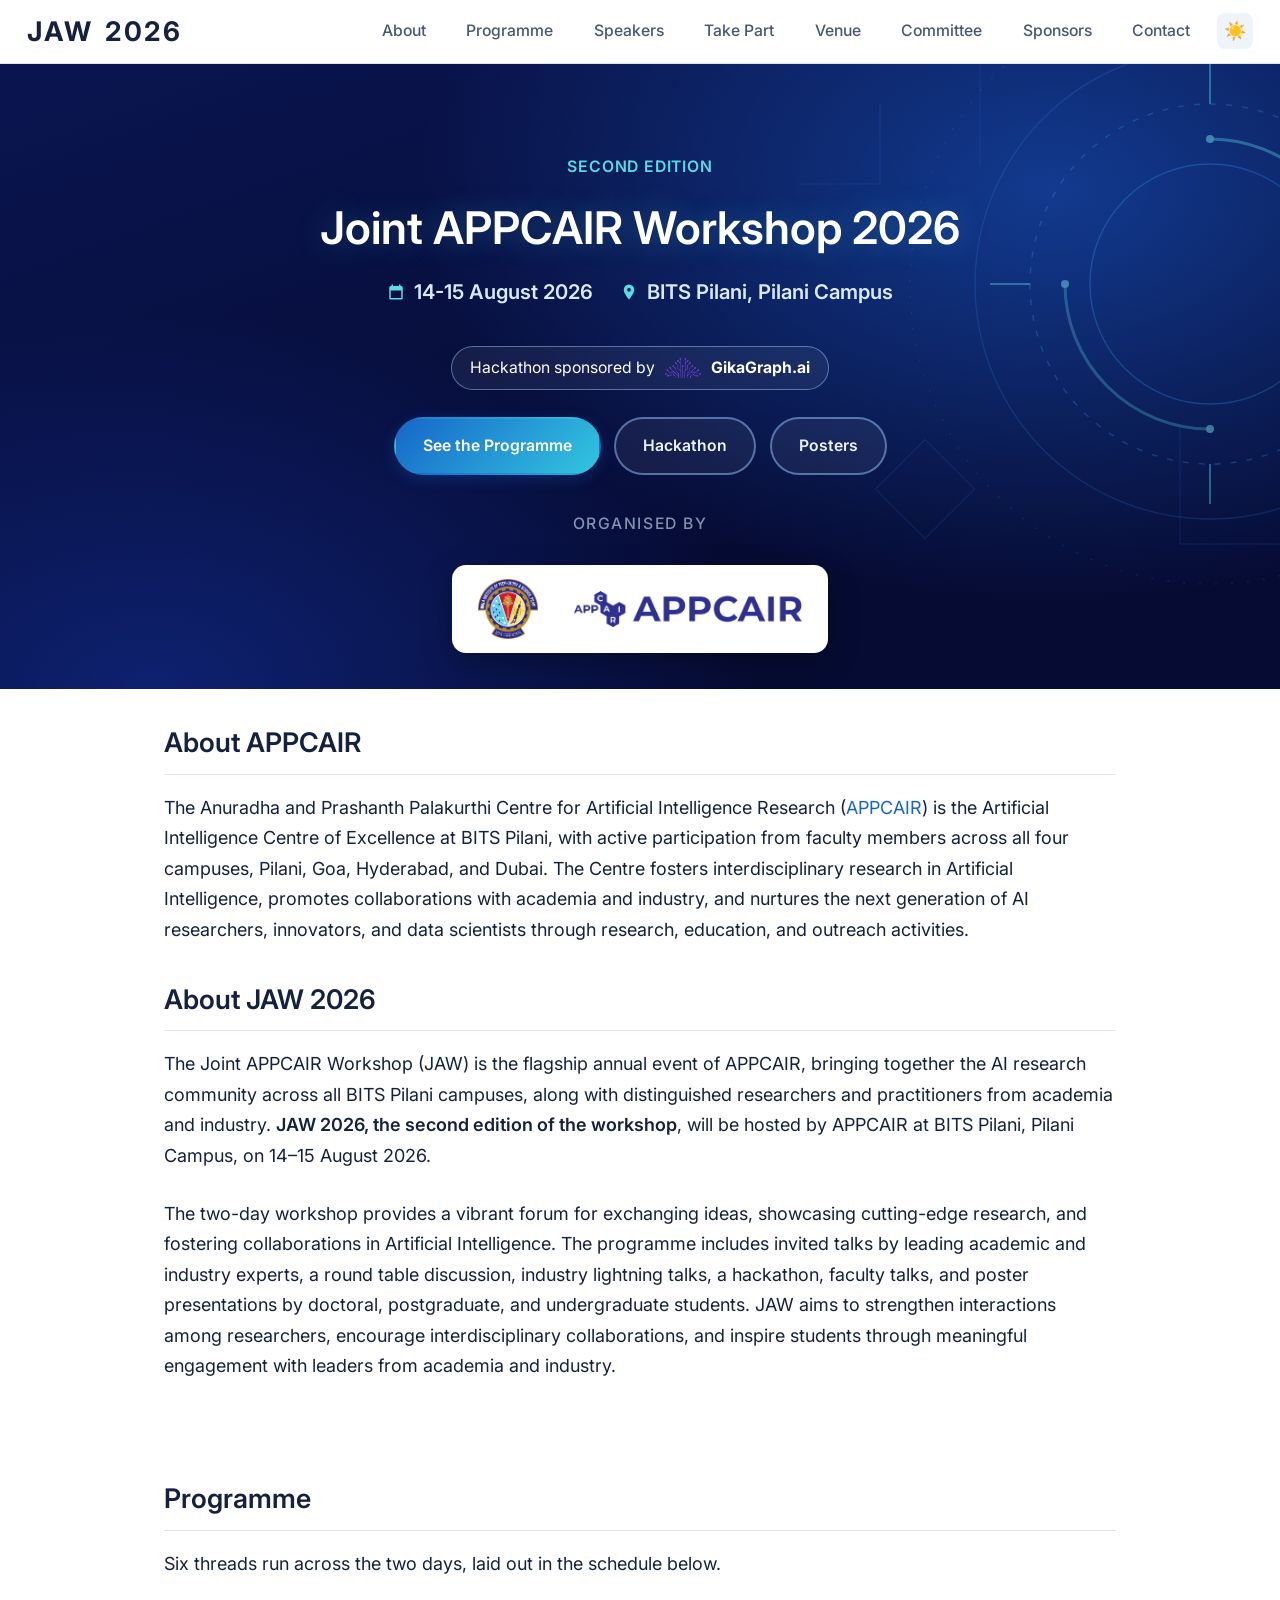
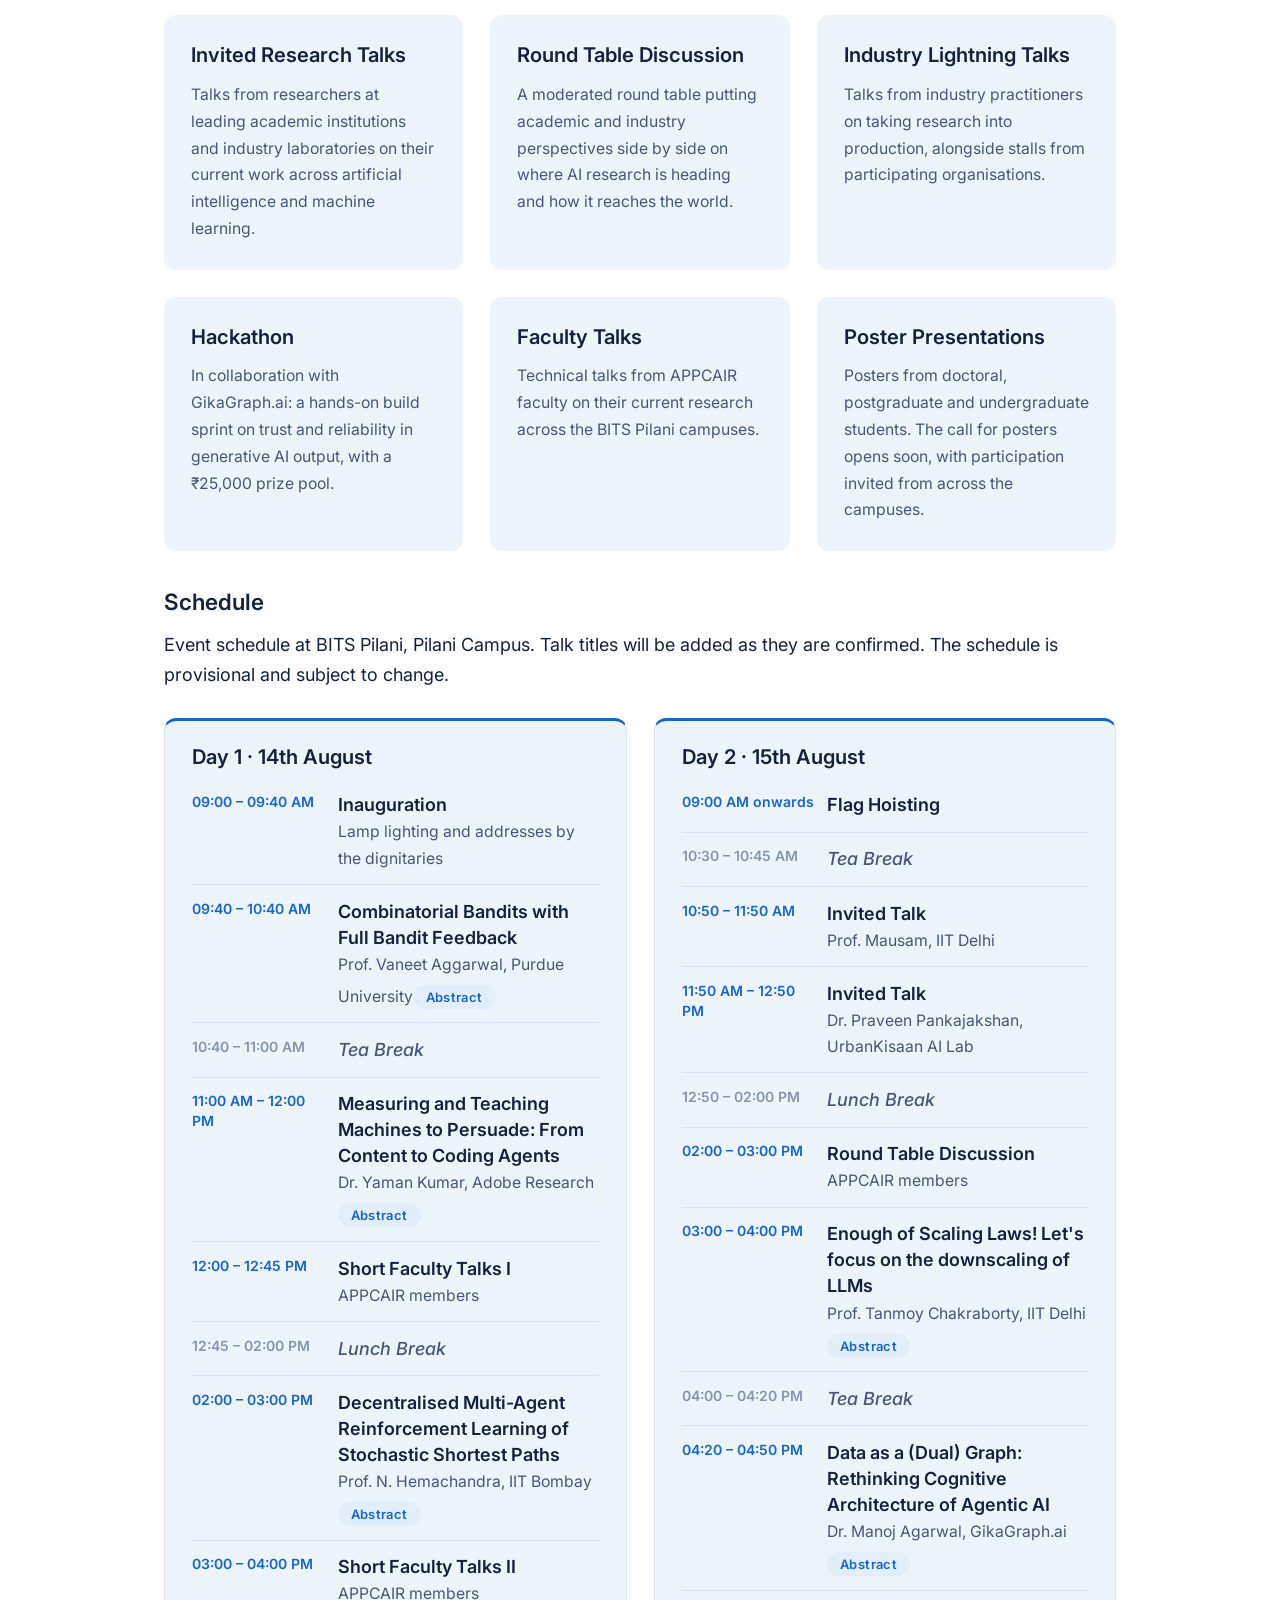
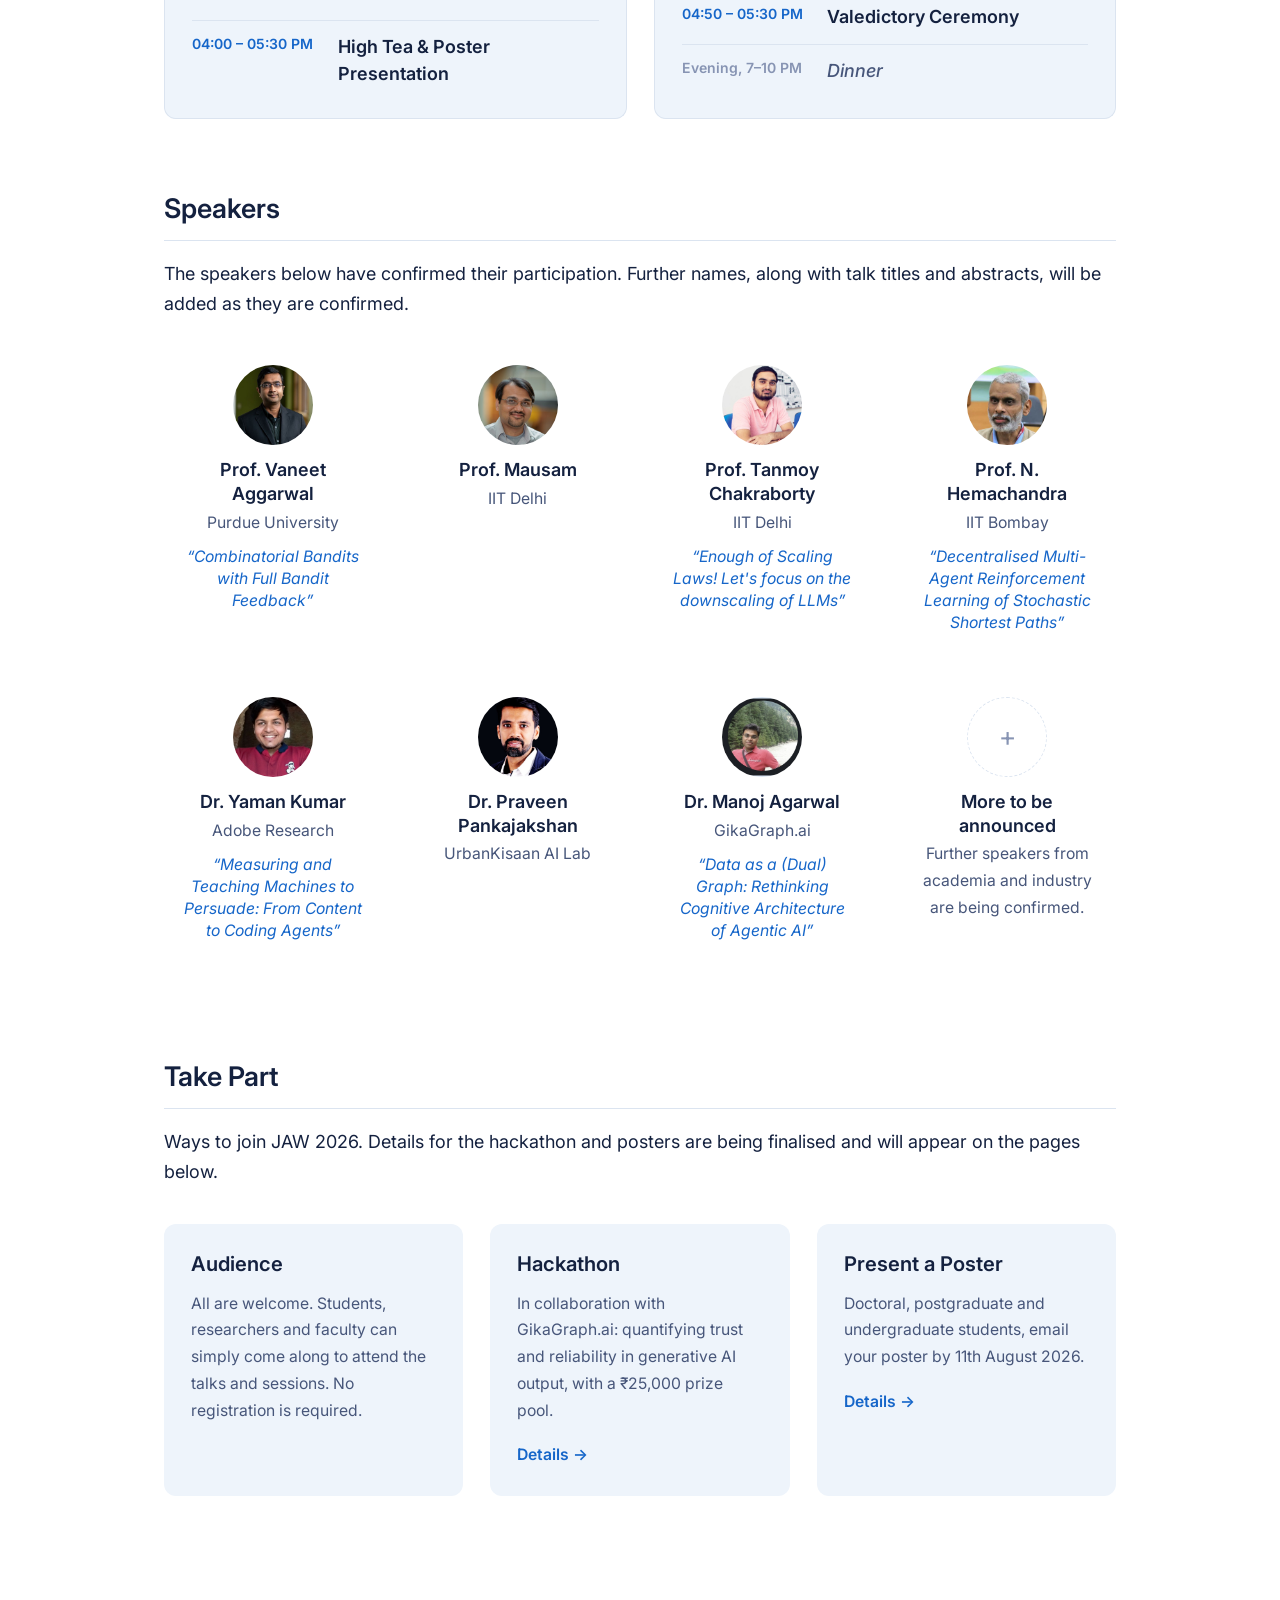
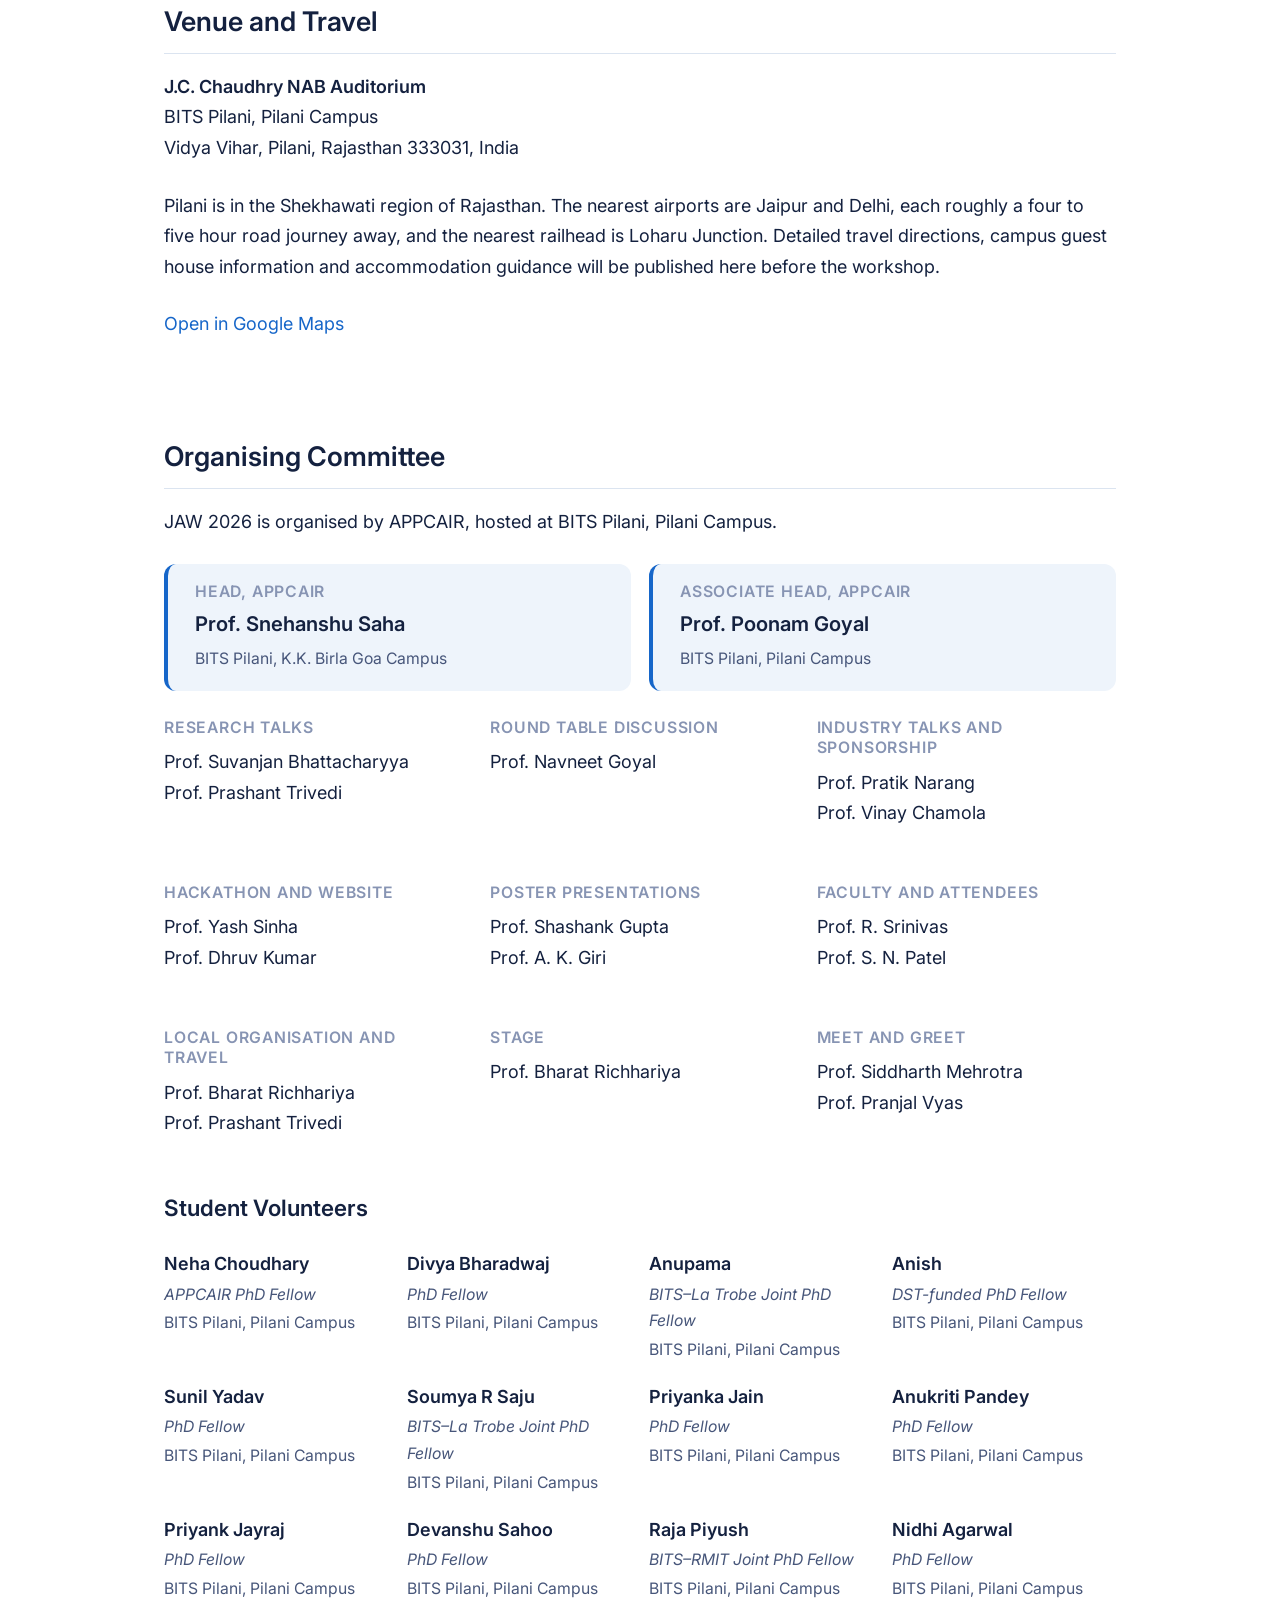
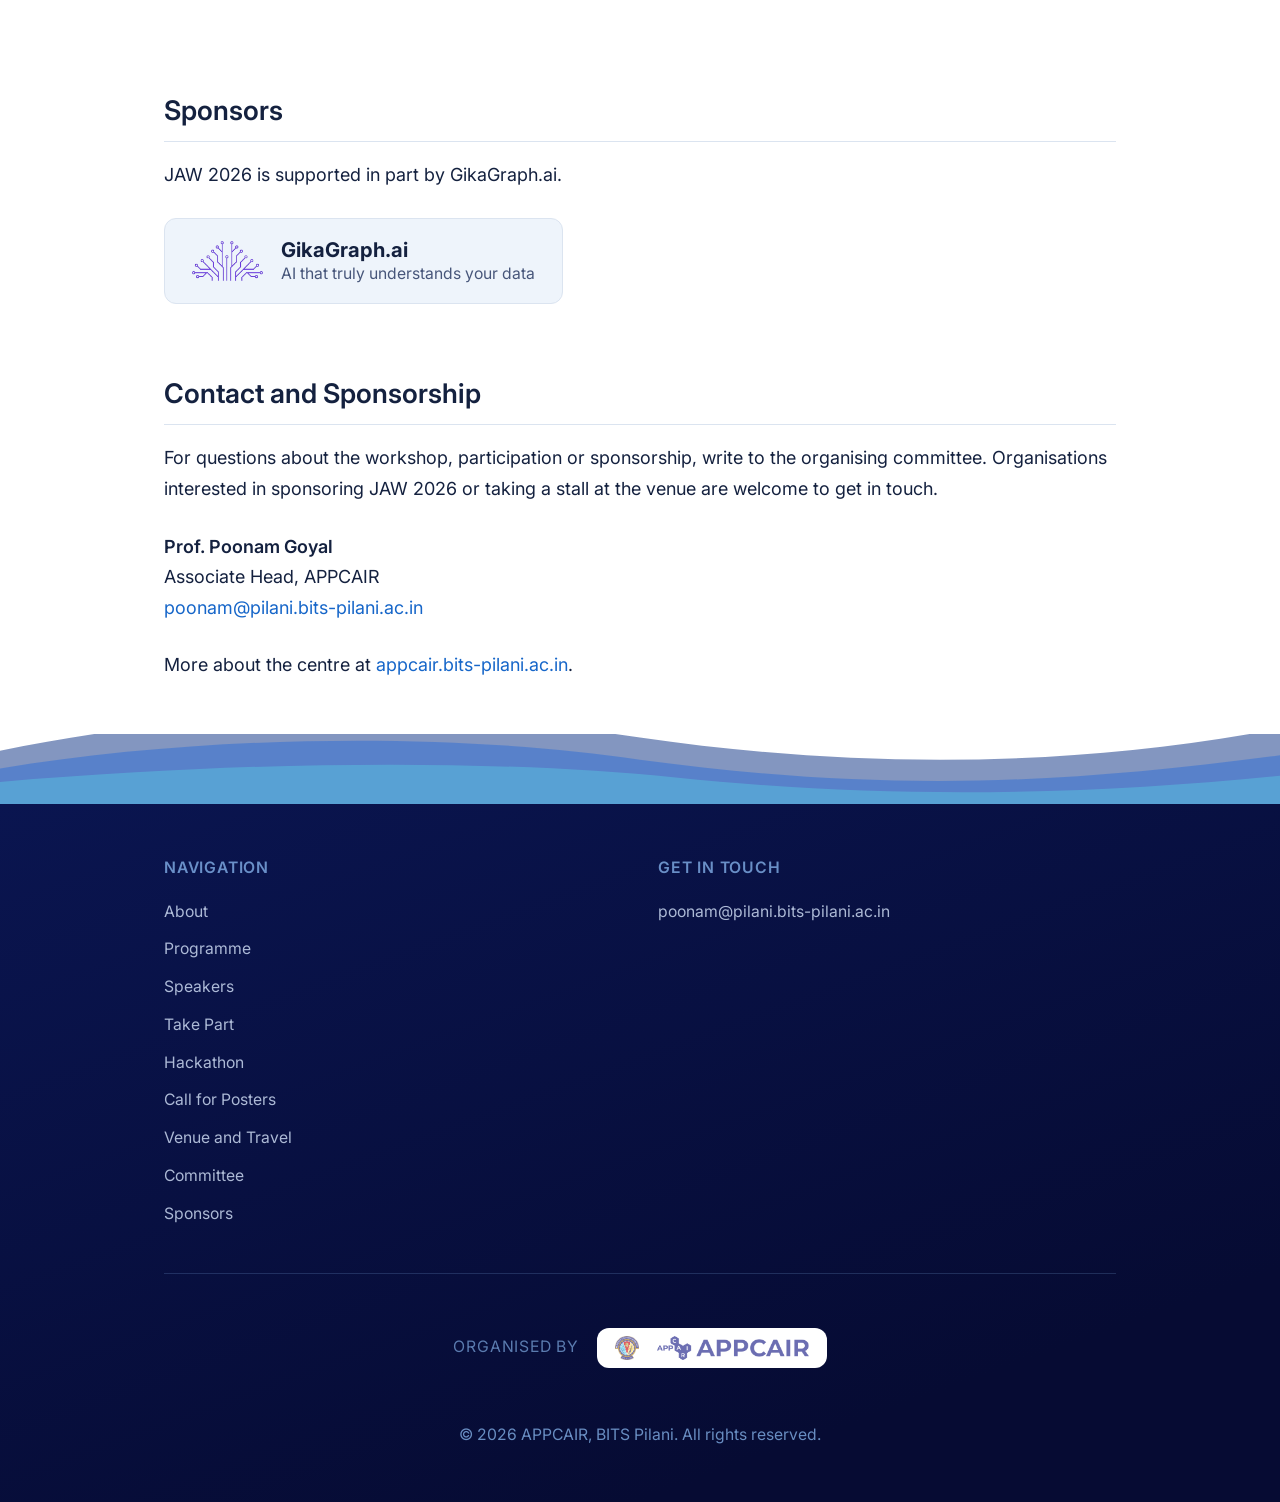
==== commit 54adc106: "Schedule: abstract buttons that open each talk's abstract in a modal Five talks with confirmed abstr" ====
--- a/index.html
+++ b/index.html
@@ -189,7 +189,7 @@
                         <li class="sched-row">
                             <span class="sched-time">09:40 &ndash; 10:40 AM</span>
                             <span class="sched-sess"><strong>Combinatorial Bandits with Full Bandit Feedback</strong>
-                                <span class="sched-meta">Prof. Vaneet Aggarwal, Purdue University</span></span>
+                                <span class="sched-meta">Prof. Vaneet Aggarwal, Purdue University</span><button type="button" class="abstract-btn">Abstract</button><div class="abs-data" hidden><p>In this presentation, we will delve into our recent breakthroughs in the realms of combinatorial optimization with bandit feedback. For sequential combinatorial decision-making, we introduce a versatile framework designed to transform discrete offline approximation algorithms into sublinear α-regret methods that exclusively rely on bandit feedback. Remarkably, this framework demands no more than resilience to errors in function evaluation from the offline algorithms. Even more intriguingly, the adaptation process does not necessitate explicit knowledge of the inner workings of the offline approximation algorithm; it can be seamlessly utilized as a black-box subroutine. We have applied the framework to submodular optimization and some problems beyond submodular optimization. We will extend the approach to multiple agents, and generalize the algorithm where the offline algorithm do not have α approximation but α-ε approximation. We also address the issue of feedback delays, and fairness among arm selection in this context.</p></div></span>
                         </li>
                         <li class="sched-row sched-row--break">
                             <span class="sched-time">10:40 &ndash; 11:00 AM</span>
@@ -198,7 +198,7 @@
                         <li class="sched-row">
                             <span class="sched-time">11:00 AM &ndash; 12:00 PM</span>
                             <span class="sched-sess"><strong>Measuring and Teaching Machines to Persuade: From Content to Coding Agents</strong>
-                                <span class="sched-meta">Dr. Yaman Kumar, Adobe Research</span></span>
+                                <span class="sched-meta">Dr. Yaman Kumar, Adobe Research</span><button type="button" class="abstract-btn">Abstract</button><div class="abs-data" hidden><p>In 1978, a Harvard study found that adding almost any reason to a request — even a circular one like "may I use the Xerox machine because I need to make copies?" — raised compliance from 60% to 93%. That's persuasion at the level of a single sentence: change the wording, change the outcome, everything else held fixed. Machines can now do this too, and increasingly on their own. By 2026, autonomous AI agents on platforms like RentAHuman were posting bounties to recruit humans directly into coordinated real-world action — paying strangers to hold protest signs in public squares, blurring the line between advertising, astroturfing, and organized political demonstration. No single message was written to persuade any one person; the persuasion happened one level up, in the incentive structure an agent designed to mobilize dozens of people toward a goal it set for itself.</p><p>Between those two examples sits the real question of this talk: how do we even measure whether a machine is persuasive, and how has that changed as LLMs went from generating single messages to running autonomous discovery pipelines that organize incentives and people? I'll walk through transsuasion — a task we introduced for measuring persuasion at scale using natural experiments from digital platforms, transferring content from a low-engagement outcome to a high-engagement one while holding sender, receiver, time, and channel fixed — and show how this gives us PersuasionBench and PersuasionArena, automated benchmarks built on 1.5 million real transsuasion pairs mined from enterprise social media. I'll then cover how persuasiveness is actually increased in practice: not primarily through scale, but through targeted supervised fine-tuning on natural and synthetic behavioral data, which lets models 13–100x smaller outperform GPT-4 on persuasion and transfer that skill across domains (Twitter to websites, debates, and blogs).</p><p>From there the talk turns to agentic persuasion, and why it's a different capability from LLM persuasion: an agent doesn't just write a persuasive message, it autonomously mines behavioral data, generates and statistically tests hypotheses, and accumulates validated strategies — closer to how a Fortune-1000 marketing team runs a year of A/B tests than how a chatbot answers a prompt. I'll give real examples of this shift already happening, and close on why it changes what needs to be governed: today's safety evaluations for coding agents cover refusal and prompt injection, but not persuasion, even as these agents become capable of independently rediscovering — and deploying — the playbooks companies spend years building.</p></div></span>
                         </li>
                         <li class="sched-row">
                             <span class="sched-time">12:00 &ndash; 12:45 PM</span>
@@ -212,7 +212,7 @@
                         <li class="sched-row">
                             <span class="sched-time">02:00 &ndash; 03:00 PM</span>
                             <span class="sched-sess"><strong>Decentralised Multi-Agent Reinforcement Learning of Stochastic Shortest Paths</strong>
-                                <span class="sched-meta">Prof. N. Hemachandra, IIT Bombay</span></span>
+                                <span class="sched-meta">Prof. N. Hemachandra, IIT Bombay</span><button type="button" class="abstract-btn">Abstract</button><div class="abs-data" hidden><p>While shortest path models, where an agent incurs uncertain costs and movements over a network, are well understood (dynamic programming), their data driven (learning) versions are much recent. However, rarely a single agent uses a network of edges/links. When a group of agents are using a network,  congestion naturally arises. We first propose a model to factor this congestion for such a multi-agent system. In our setup, the cost of an agent has two components; in addition to the congestion cost, each agent also has a cost component that is private to it, say, its fuel efficiency cost. For such a multi-agent stochastic shortest path setting, we first propose a decentralised multi-agent reinforcement learning algorithm to minimize the aggregate of the agents' costs. Our framework uses linear function approximations to address large scale state-action spaces and has sublinear regret. We next present an  order matching regret lower bound for our setting. We also mention some further possibilities in this framework.</p></div></span>
                         </li>
                         <li class="sched-row">
                             <span class="sched-time">03:00 &ndash; 04:00 PM</span>
@@ -259,7 +259,7 @@
                         <li class="sched-row">
                             <span class="sched-time">03:00 &ndash; 04:00 PM</span>
                             <span class="sched-sess"><strong>Enough of Scaling Laws! Let's focus on the downscaling of LLMs</strong>
-                                <span class="sched-meta">Prof. Tanmoy Chakraborty, IIT Delhi</span></span>
+                                <span class="sched-meta">Prof. Tanmoy Chakraborty, IIT Delhi</span><button type="button" class="abstract-btn">Abstract</button><div class="abs-data" hidden><p>Despite superior performance demonstrated by Transformer-based LLMs across numerous applications involving natural languages, their high computational cost, energy consumption, and limited accessibility underscore the need for efficient, interpretable, and adaptable small language models (SLMs). This talk highlights methods to develop economical and interpretable SLMs that rival their larger counterparts in performance without significant computational requirements. Our research emphasizes three key dimensions: economical resource usage, adaptability to diverse and low-resource tasks, and enhanced interpretability. Techniques like competitive knowledge distillation, leveraging student-teacher dynamics, and activation sparsity in manifold-preserving transformers demonstrate significant efficiency gains without compromising performance. We formulate novel decomposer components for LLMs for modularizing problem decomposition and solution generation, allowing smaller models to excel in complex reasoning tasks. We also propose innovative prompt construction and alignment strategies that boost in-context knowledge adaptation in low-resource settings for SLMs. Our findings demonstrate that SLMs can achieve scalability, interpretability, and adaptability, paving the way for broader and sustainable AI accessibility.</p></div></span>
                         </li>
                         <li class="sched-row sched-row--break">
                             <span class="sched-time">04:00 &ndash; 04:20 PM</span>
@@ -268,7 +268,7 @@
                         <li class="sched-row">
                             <span class="sched-time">04:20 &ndash; 04:50 PM</span>
                             <span class="sched-sess"><strong>Data as a (Dual) Graph: Rethinking Cognitive Architecture of Agentic AI</strong>
-                                <span class="sched-meta">Dr. Manoj Agarwal, GikaGraph.ai</span></span>
+                                <span class="sched-meta">Dr. Manoj Agarwal, GikaGraph.ai</span><button type="button" class="abstract-btn">Abstract</button><div class="abs-data" hidden><p>While ubiquitous Large Language Model (LLM) agent architectures excel at execution-oriented ("DO") tasks and superficial pattern matching, enterprise adoption stalls when confronted with complex, multi-hop strategic reasoning across fragmented data systems. Standard Retrieval-Augmented Generation (RAG) paradigms attempt to bridge this gap by expanding context windows or flooding models with unstructured text chunks. However, this approach inherently suffers from the attention dilution ("Lost in the Middle") phenomenon, high retrieval miss rates, and an inability to enforce deterministic logic.</p><p>In this talk, we present a holistic framework for enterprise-grade machine intelligence that re-examines the computational definition of reasoning across four structural quadrants: Objective vs. Subjective thinking, and Deterministic Facts vs. Experiential Knowledge. While LLMs inherently excel at probabilistic pattern mining and offer passable inductive inference, they fail at distributed first-order logic and cannot substitute human subjective judgment.</p><p>To resolve this bottleneck without overloading context windows, we introduce Dual Graph Traversal - a context engineering framework that transforms heterogeneous enterprise artifacts into a living, entity-aware Context Graph. The Dual Graph deterministically pre-computes and injects explicit relational topology alongside semantic nodes within a multi-dimensional Context Graph. This effectively decouples effective reasoning capacity from physical prompt limits, granting models practically "infinite context" while considerably limiting hallucinations. Empirical evaluations demonstrate that our architecture achieves a 97.1% Context Recall @ 10 and slashes retrieval Miss Rates to 3.0% (compared to GraphRAG’s 41.3%), establishing a new benchmark for trustworthy, multi-hop strategic AI in complex enterprise environments.</p></div></span>
                         </li>
                         <li class="sched-row">
                             <span class="sched-time">04:50 &ndash; 05:30 PM</span>
@@ -571,6 +571,18 @@
                 <a href="https://www.appcair.bits-pilani.ac.in/" target="_blank" rel="noopener">appcair.bits-pilani.ac.in</a>.
             </p>
         </section>
+
+        <!-- Abstract modal -->
+        <div class="abs-modal" id="abstractModal" aria-hidden="true">
+            <div class="abs-modal__backdrop"></div>
+            <div class="abs-modal__panel" role="dialog" aria-modal="true" aria-labelledby="absModalTitle">
+                <button type="button" class="abs-modal__close" aria-label="Close">&times;</button>
+                <p class="abs-modal__eyebrow">Abstract</p>
+                <h3 class="abs-modal__title" id="absModalTitle"></h3>
+                <p class="abs-modal__meta"></p>
+                <div class="abs-modal__body"></div>
+            </div>
+        </div>
     </main>
 
     <!-- Footer -->
--- a/styles.css
+++ b/styles.css
@@ -1848,3 +1848,141 @@
 .hero__sponsor .lbl { color: #ffffff; }
 .hero__sponsor img { height: 20px; width: auto; filter: brightness(1.6); }
 .hero__sponsor strong { color: #fff; font-weight: 700; }
+
+/* Inline code and code blocks (hackathon final assessment) */
+code {
+    font-family: ui-monospace, "SF Mono", Menlo, Consolas, monospace;
+    font-size: 0.88em;
+    background: var(--bg-secondary);
+    border: 1px solid var(--border);
+    border-radius: 4px;
+    padding: 0.1em 0.4em;
+    color: var(--text-primary);
+    word-break: break-word;
+}
+.codeblock {
+    font-family: ui-monospace, "SF Mono", Menlo, Consolas, monospace;
+    font-size: 0.85rem;
+    background: var(--bg-secondary);
+    border: 1px solid var(--border);
+    border-left: 3px solid var(--accent);
+    border-radius: 8px;
+    padding: 12px 14px;
+    overflow-x: auto;
+    margin: var(--space-3) 0 var(--space-4);
+    color: var(--text-primary);
+}
+.codeblock code { background: none; border: 0; padding: 0; white-space: pre; }
+
+/* Attention button (recently added) — pulsing glow */
+.btn--attn {
+    background: linear-gradient(135deg, #b8502a 0%, #e0863f 100%);
+    color: #fff;
+    border-color: transparent;
+    position: relative;
+    animation: attn-pulse 1.3s ease-in-out infinite;
+}
+.btn--attn:hover { color: #fff; transform: translateY(-2px); }
+@keyframes attn-pulse {
+    0%   { box-shadow: 0 0 0 0 rgba(224, 134, 63, 0.6); }
+    70%  { box-shadow: 0 0 0 12px rgba(224, 134, 63, 0); }
+    100% { box-shadow: 0 0 0 0 rgba(224, 134, 63, 0); }
+}
+.btn--attn::after {
+    content: "New";
+    position: absolute;
+    top: -8px; right: -8px;
+    background: #fff;
+    color: #b8502a;
+    font-size: 0.6rem;
+    font-weight: 700;
+    letter-spacing: 0.04em;
+    text-transform: uppercase;
+    padding: 1px 6px;
+    border-radius: 999px;
+    box-shadow: 0 2px 6px rgba(20, 33, 63, 0.2);
+}
+@media (prefers-reduced-motion: reduce) {
+    .btn--attn { animation: none; }
+}
+
+/* ===== Talk abstracts: button + modal ===== */
+.abstract-btn {
+    display: inline-block;
+    margin-top: 8px;
+    padding: 3px 12px;
+    font-family: var(--font-body);
+    font-size: 0.72rem;
+    font-weight: 600;
+    letter-spacing: 0.03em;
+    color: var(--accent);
+    background: var(--accent-light);
+    border: 1px solid transparent;
+    border-radius: 999px;
+    cursor: pointer;
+    transition: background-color 0.2s ease, color 0.2s ease;
+}
+.abstract-btn:hover { background: var(--accent); color: #fff; }
+
+.abs-modal {
+    position: fixed;
+    inset: 0;
+    z-index: 2000;
+    display: none;
+    align-items: center;
+    justify-content: center;
+    padding: var(--space-4);
+}
+.abs-modal.open { display: flex; }
+.abs-modal__backdrop {
+    position: absolute;
+    inset: 0;
+    background: rgba(10, 21, 80, 0.55);
+    backdrop-filter: blur(2px);
+    -webkit-backdrop-filter: blur(2px);
+}
+.abs-modal__panel {
+    position: relative;
+    background: var(--bg-primary);
+    color: var(--text-primary);
+    border: 1px solid var(--border);
+    border-radius: 14px;
+    max-width: 680px;
+    width: 100%;
+    max-height: 85vh;
+    overflow-y: auto;
+    padding: var(--space-8);
+    box-shadow: 0 30px 80px rgba(20, 33, 63, 0.4);
+    animation: abs-pop 0.2s ease;
+}
+@keyframes abs-pop { from { transform: translateY(10px); opacity: 0; } to { transform: none; opacity: 1; } }
+.abs-modal__close {
+    position: absolute;
+    top: 12px;
+    right: 14px;
+    width: 34px;
+    height: 34px;
+    border: 1px solid var(--border);
+    border-radius: 999px;
+    background: var(--bg-secondary);
+    font-size: 22px;
+    line-height: 1;
+    color: var(--text-secondary);
+    cursor: pointer;
+    transition: color 0.2s ease, border-color 0.2s ease;
+}
+.abs-modal__close:hover { color: var(--text-primary); border-color: var(--text-tertiary); }
+.abs-modal__eyebrow {
+    margin: 0 0 var(--space-2);
+    font-size: 0.7rem;
+    font-weight: 700;
+    letter-spacing: 0.14em;
+    text-transform: uppercase;
+    color: var(--accent);
+}
+.abs-modal__title { margin: 0 34px 4px 0; font-size: var(--text-xl); }
+.abs-modal__meta { margin: 0 0 var(--space-4); color: var(--text-secondary); font-weight: 600; font-size: var(--text-sm); }
+.abs-modal__body p { margin: 0 0 var(--space-4); color: var(--text-secondary); line-height: 1.7; }
+.abs-modal__body p:last-child { margin-bottom: 0; }
+
+@media (prefers-reduced-motion: reduce) { .abs-modal__panel { animation: none; } }
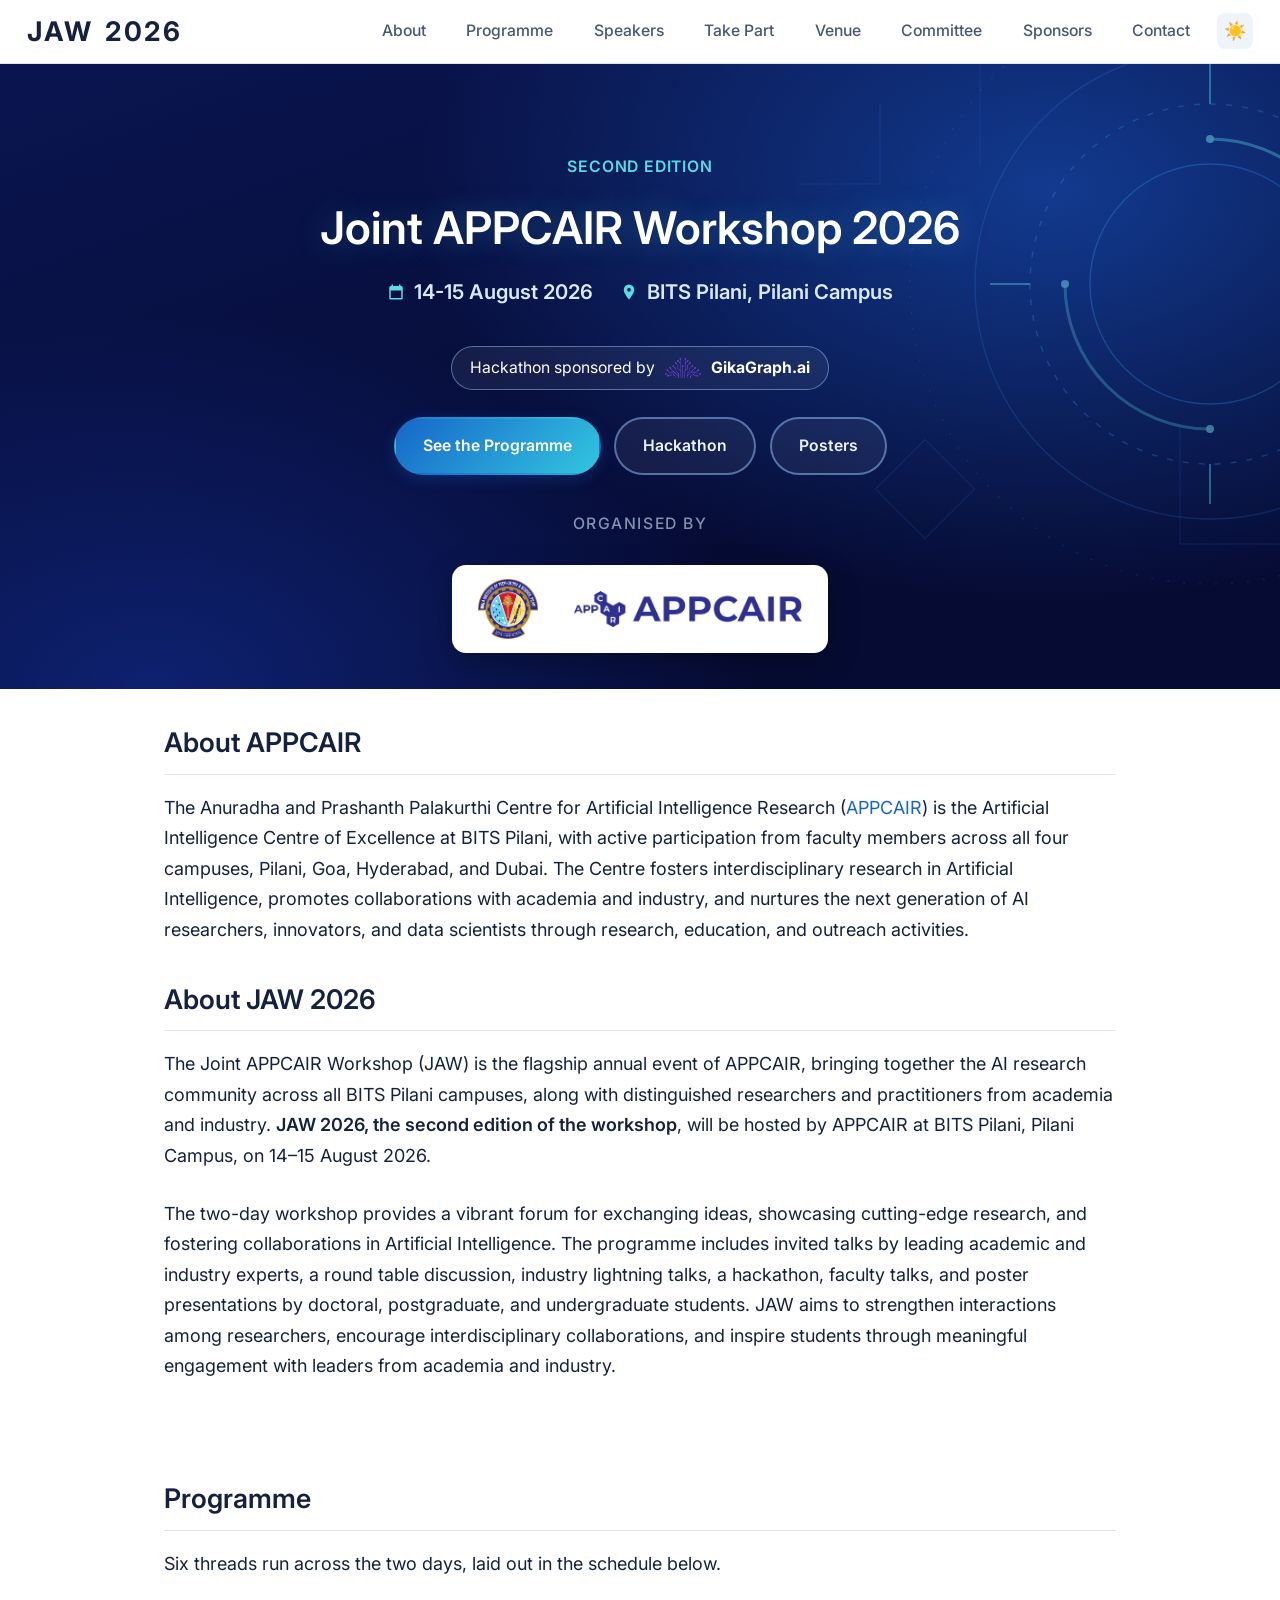
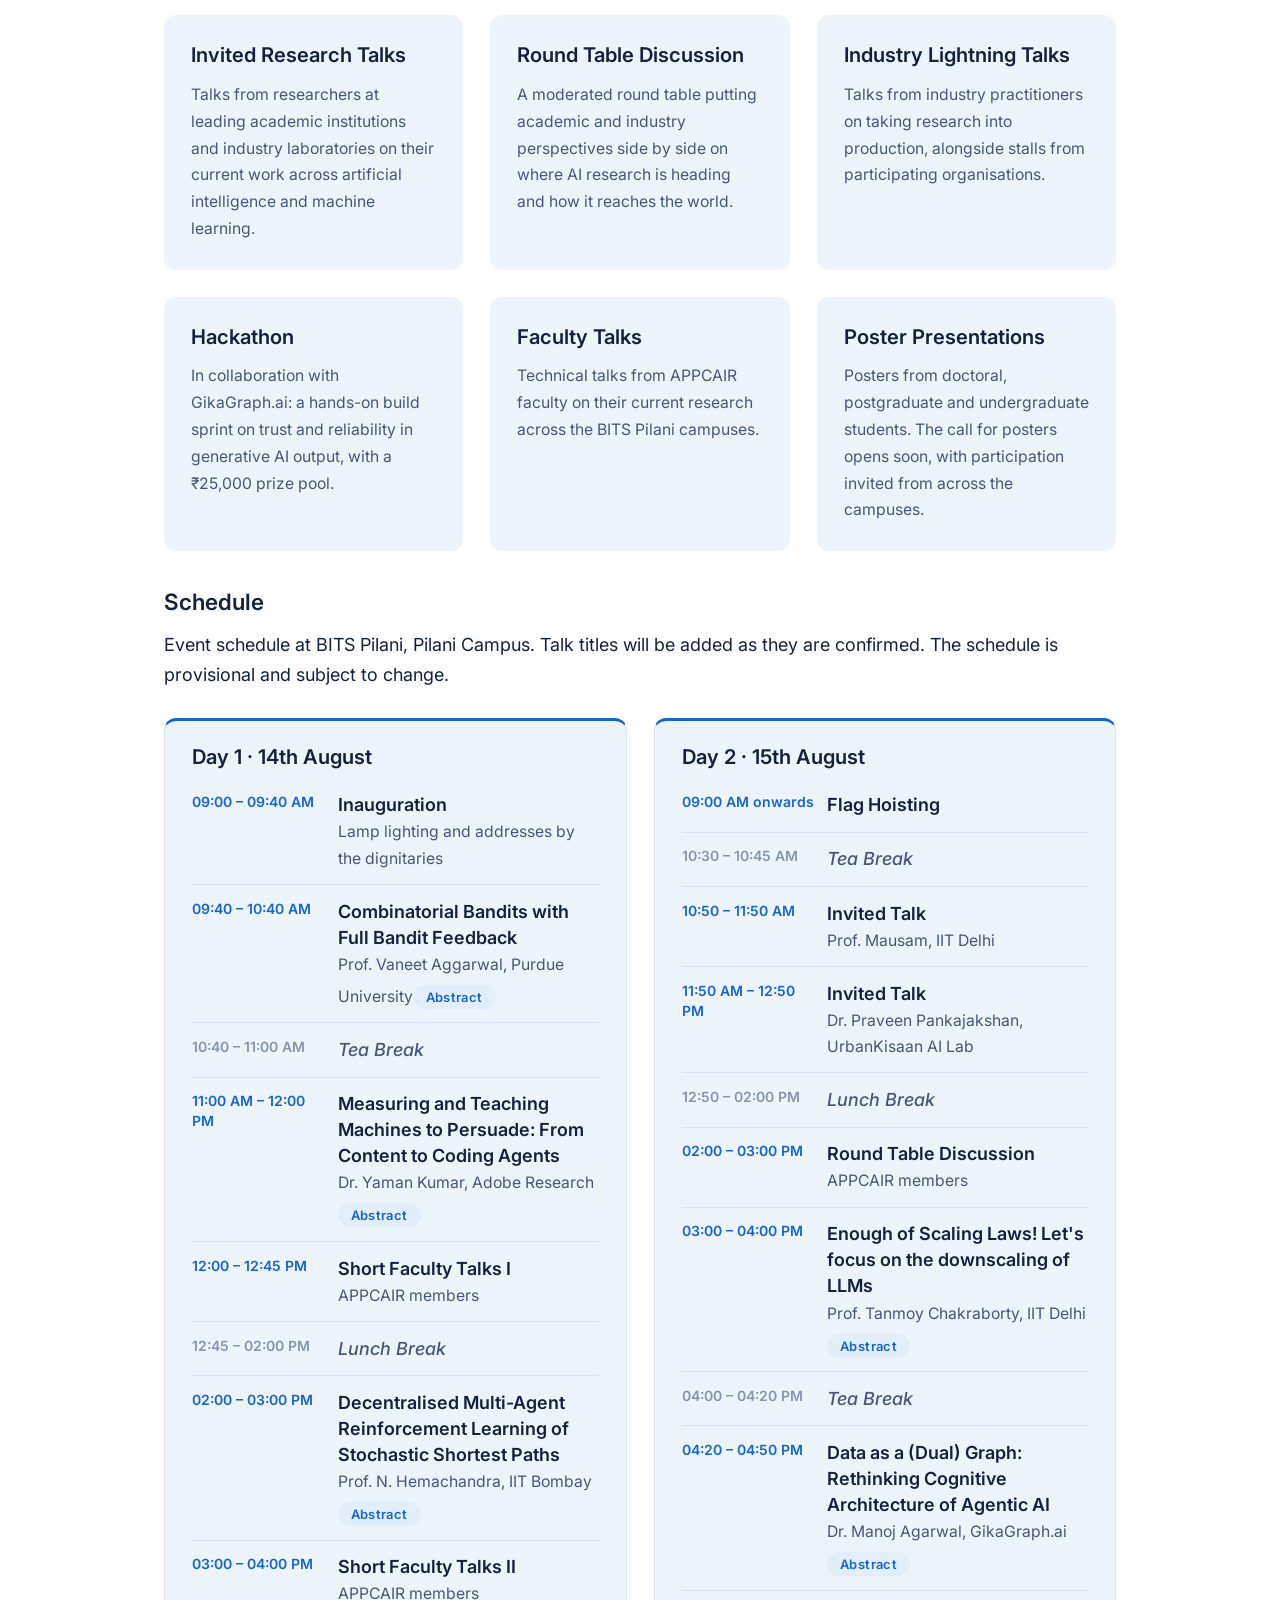
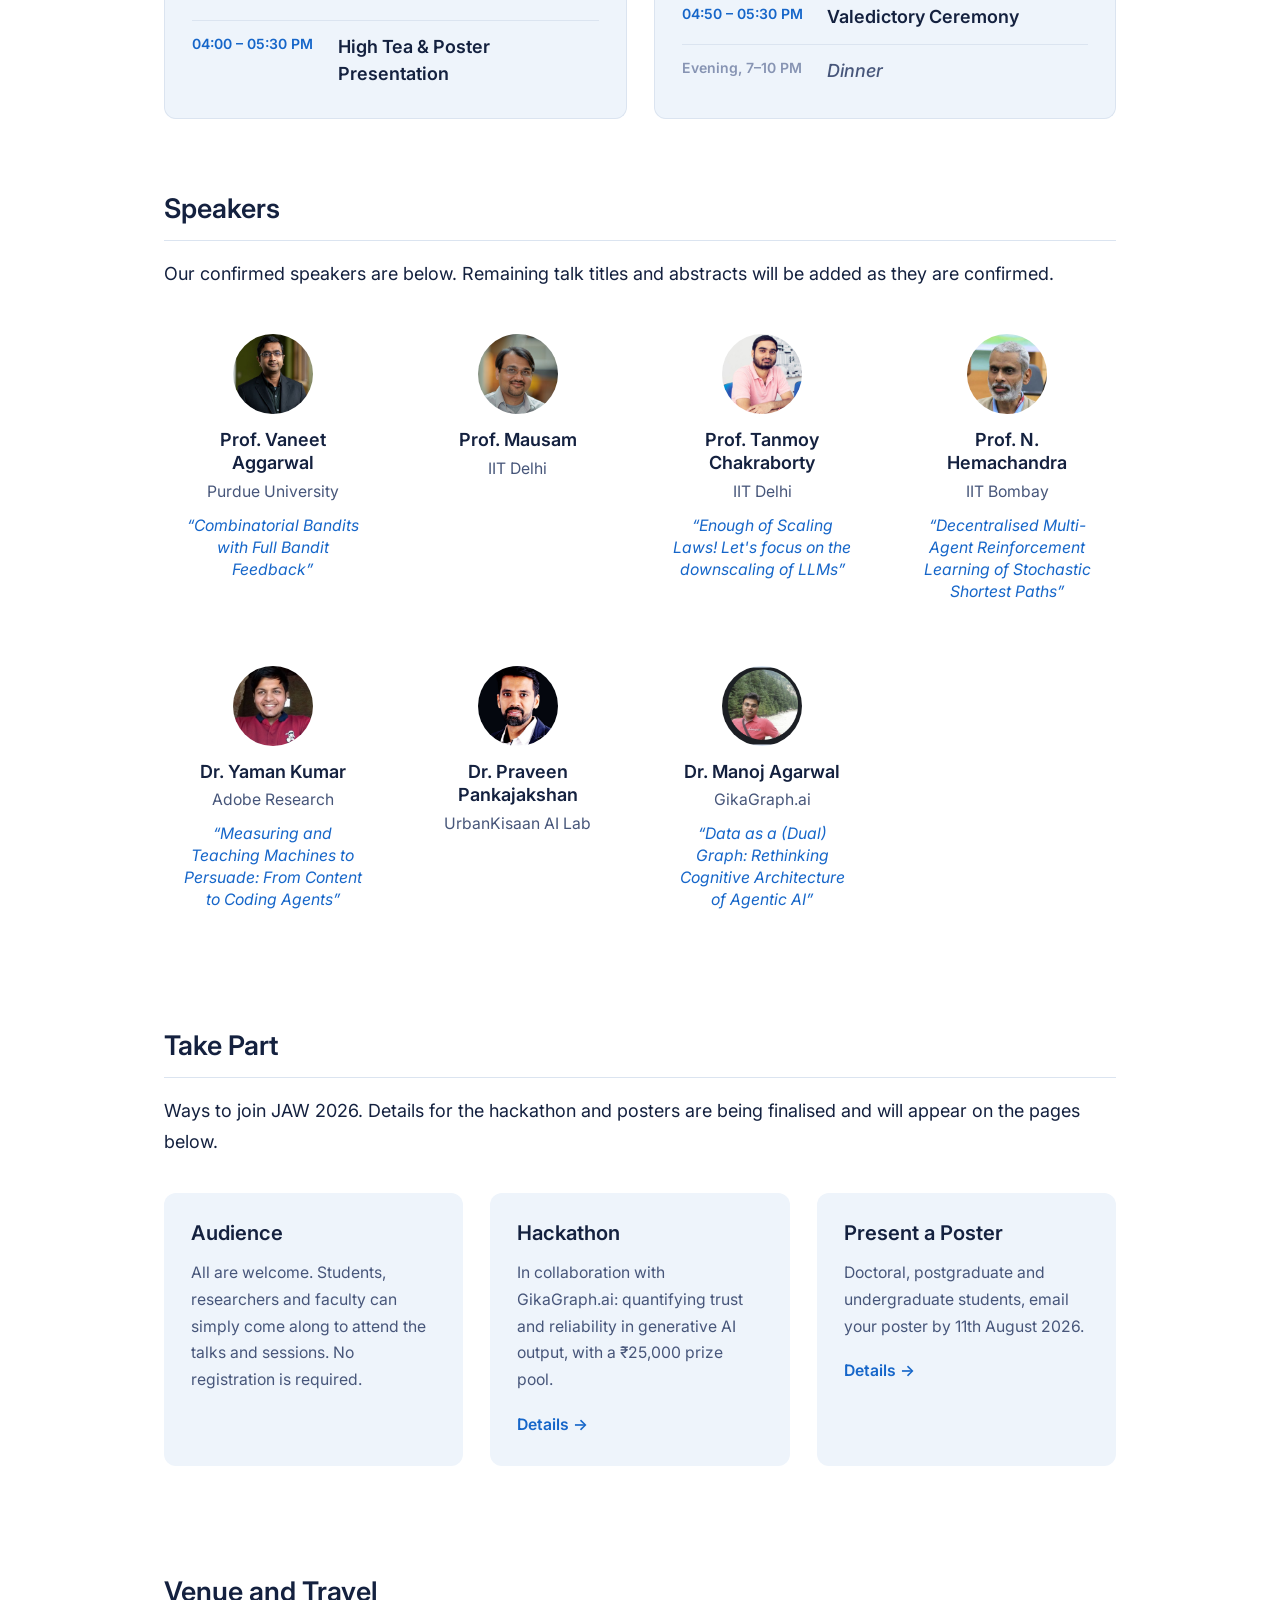
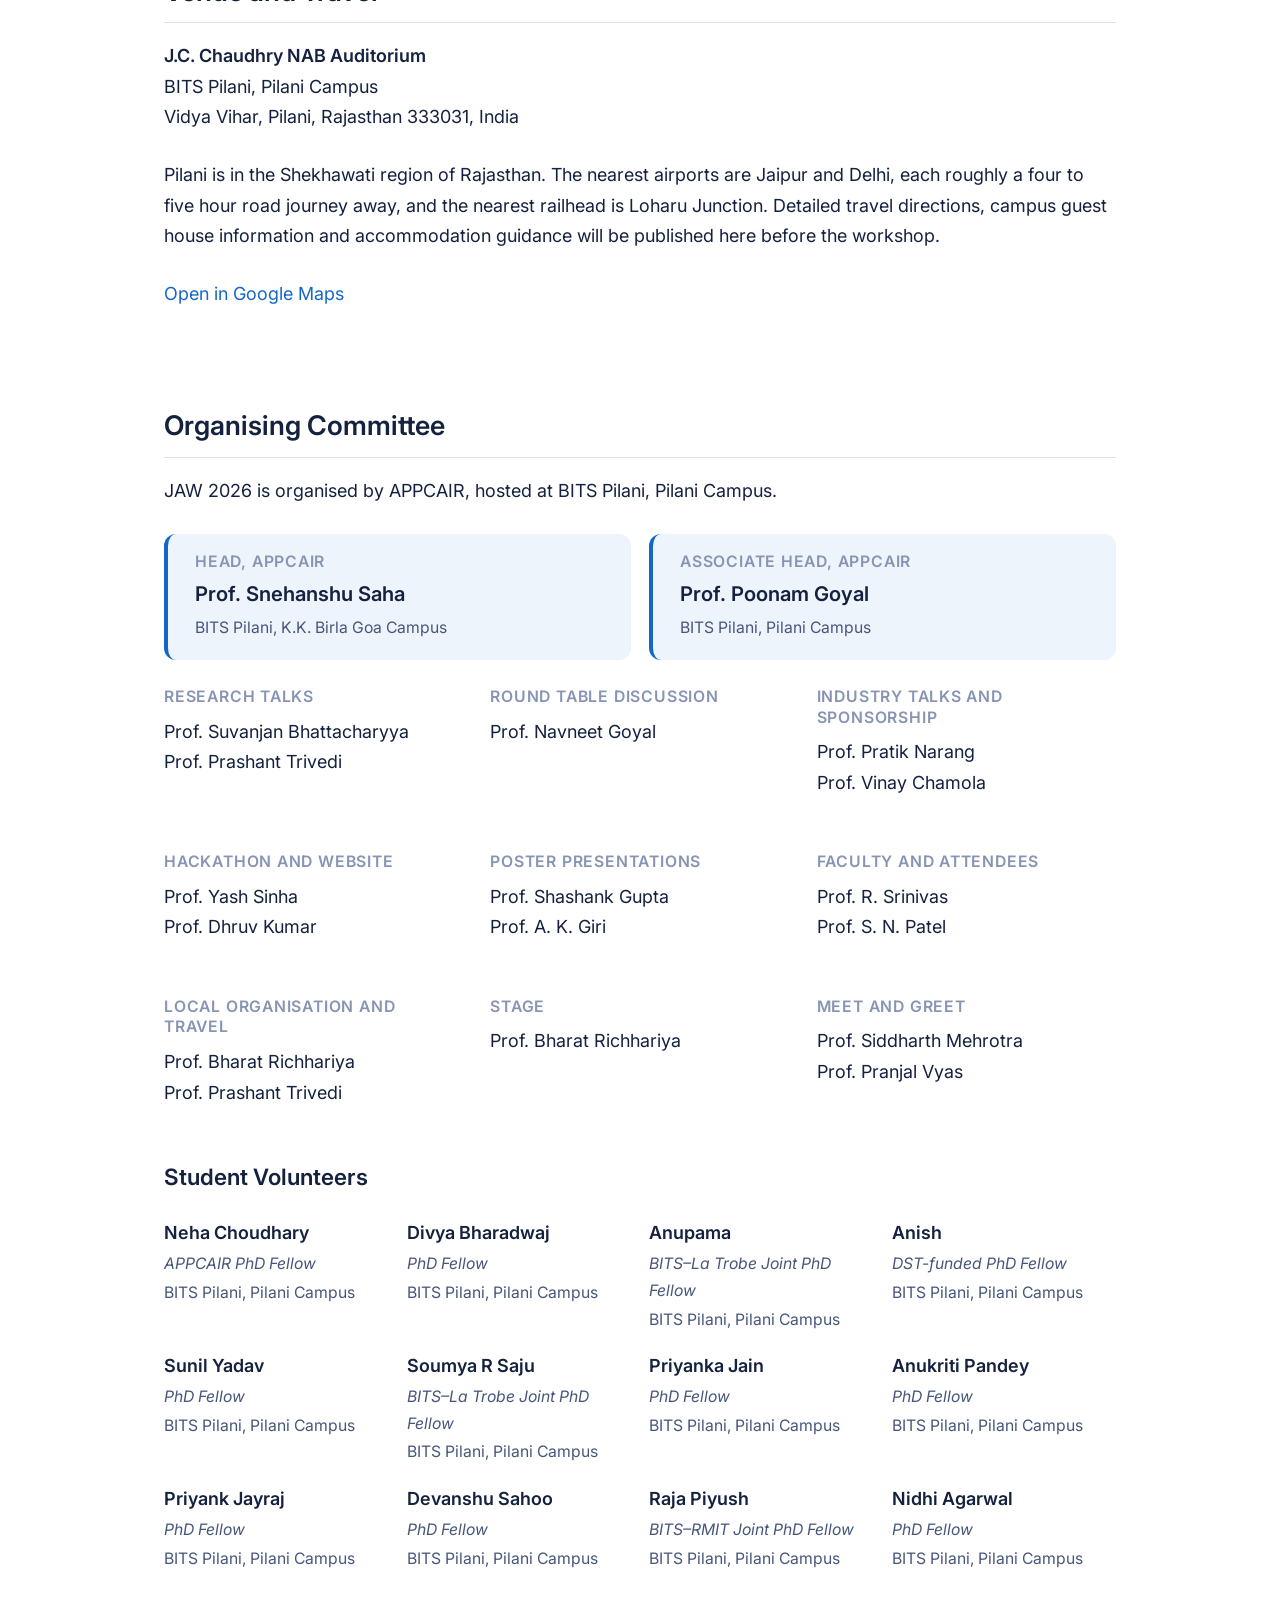
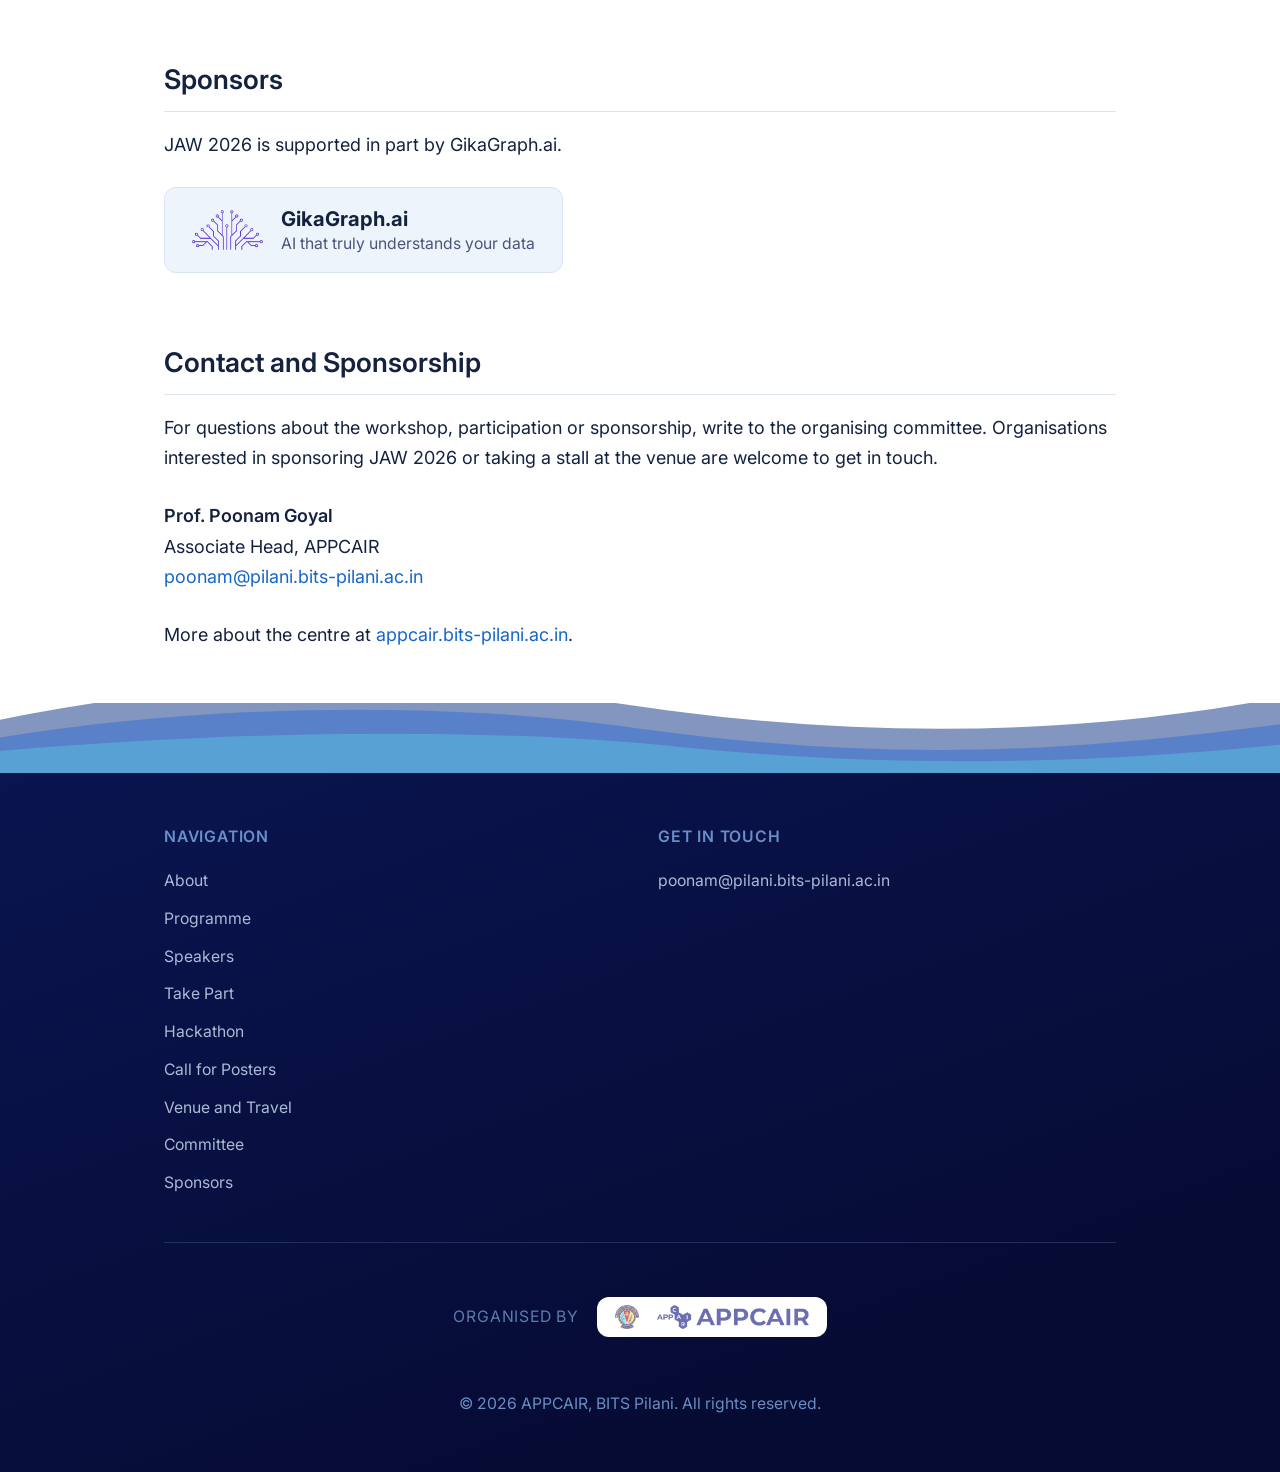
==== commit 5372471a: "Speakers: remove the "More to be announced" placeholder (line finalised) Co-Authored-By: Claude Opus" ====
--- a/index.html
+++ b/index.html
@@ -287,8 +287,8 @@
         <section id="speakers" class="content-section">
             <h2>Speakers</h2>
             <p>
-                The speakers below have confirmed their participation. Further names, along with talk titles
-                and abstracts, will be added as they are confirmed.
+                Our confirmed speakers are below. Remaining talk titles and abstracts will be added as they
+                are confirmed.
             </p>
 
             <!-- Speaker photos live in assets/speakers/ as square images. -->
@@ -353,14 +353,6 @@
                     <h4><a href="https://www.linkedin.com/in/manoj-agarwal-48b12a1/" target="_blank" rel="noopener">Dr. Manoj Agarwal</a></h4>
                     <p class="team-member__institution">GikaGraph.ai</p>
                     <p class="team-member__talk">&ldquo;Data as a (Dual) Graph: Rethinking Cognitive Architecture of Agentic AI&rdquo;</p>
-                </div>
-
-                <div class="team-member team-member--tba">
-                    <div class="team-member__image">
-                        <span class="team-member__image-placeholder">+</span>
-                    </div>
-                    <h4>More to be announced</h4>
-                    <p class="team-member__institution">Further speakers from academia and industry are being confirmed.</p>
                 </div>
             </div>
         </section>
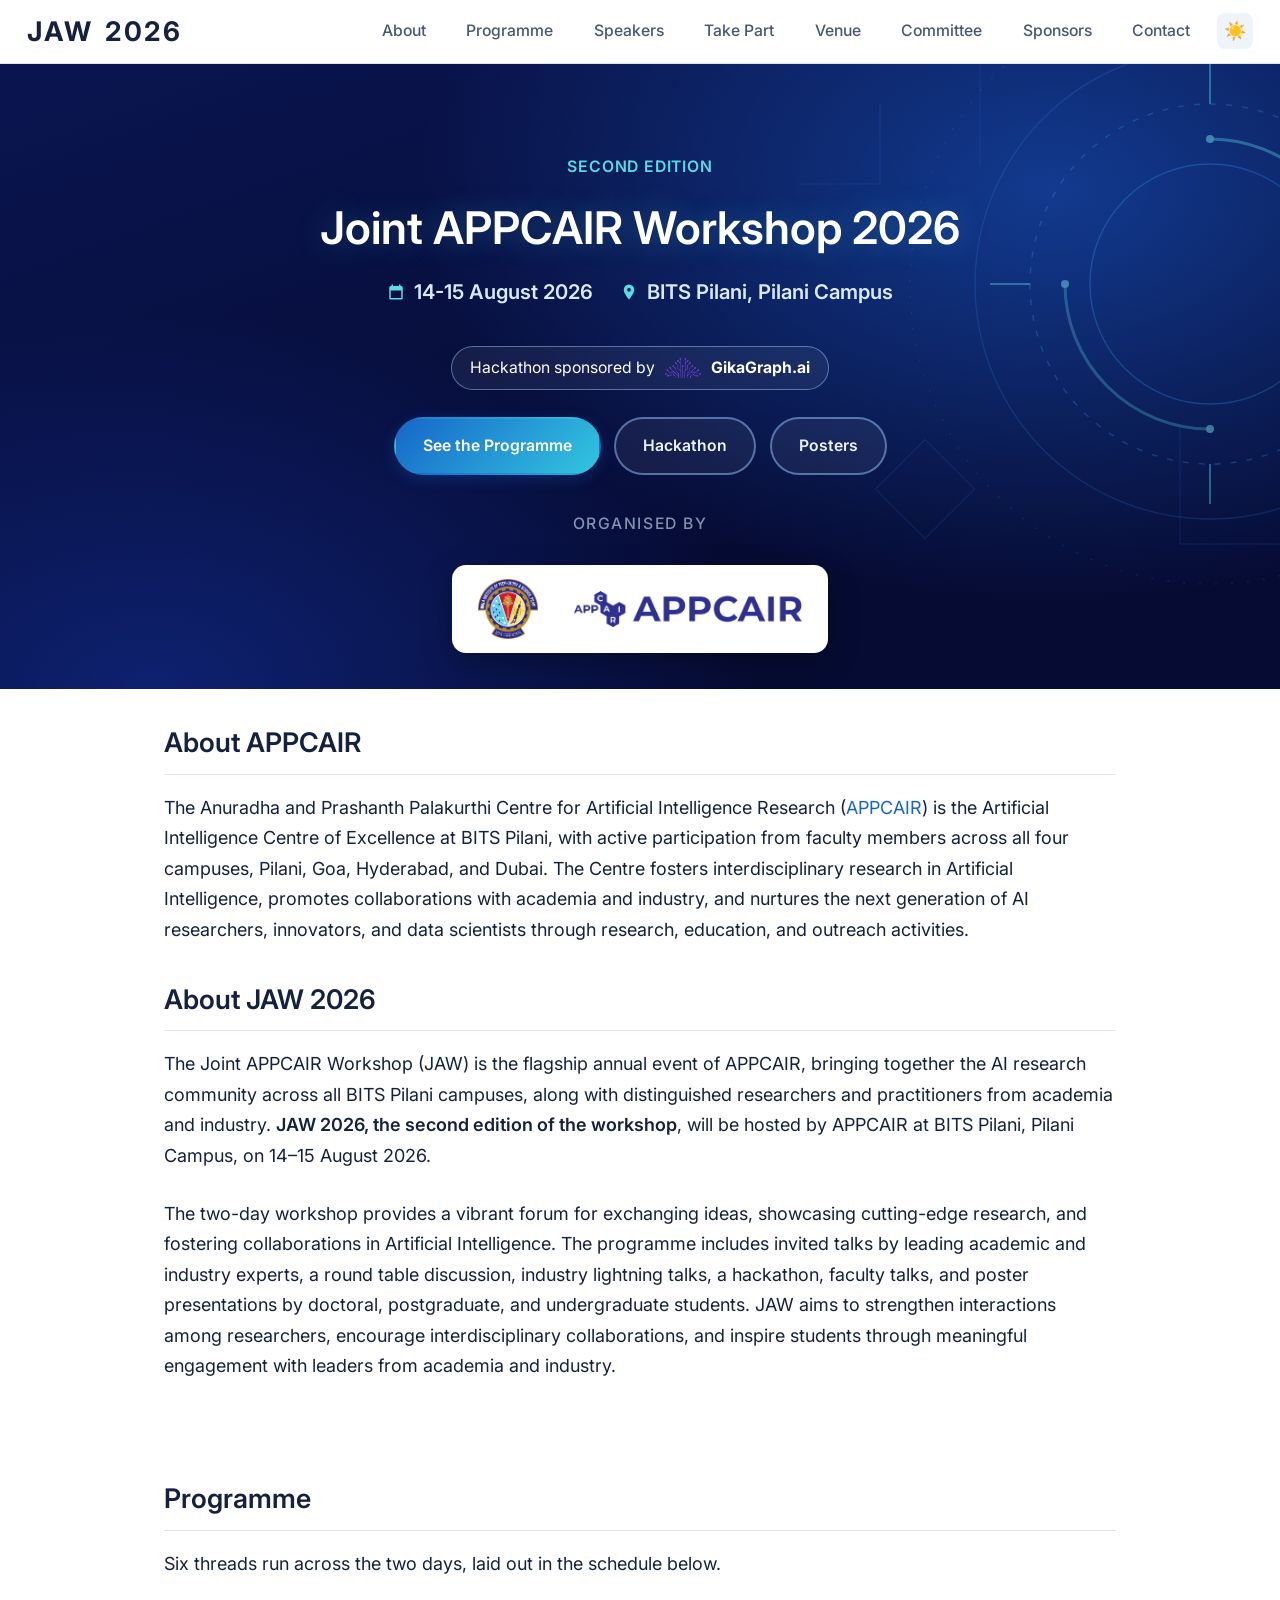
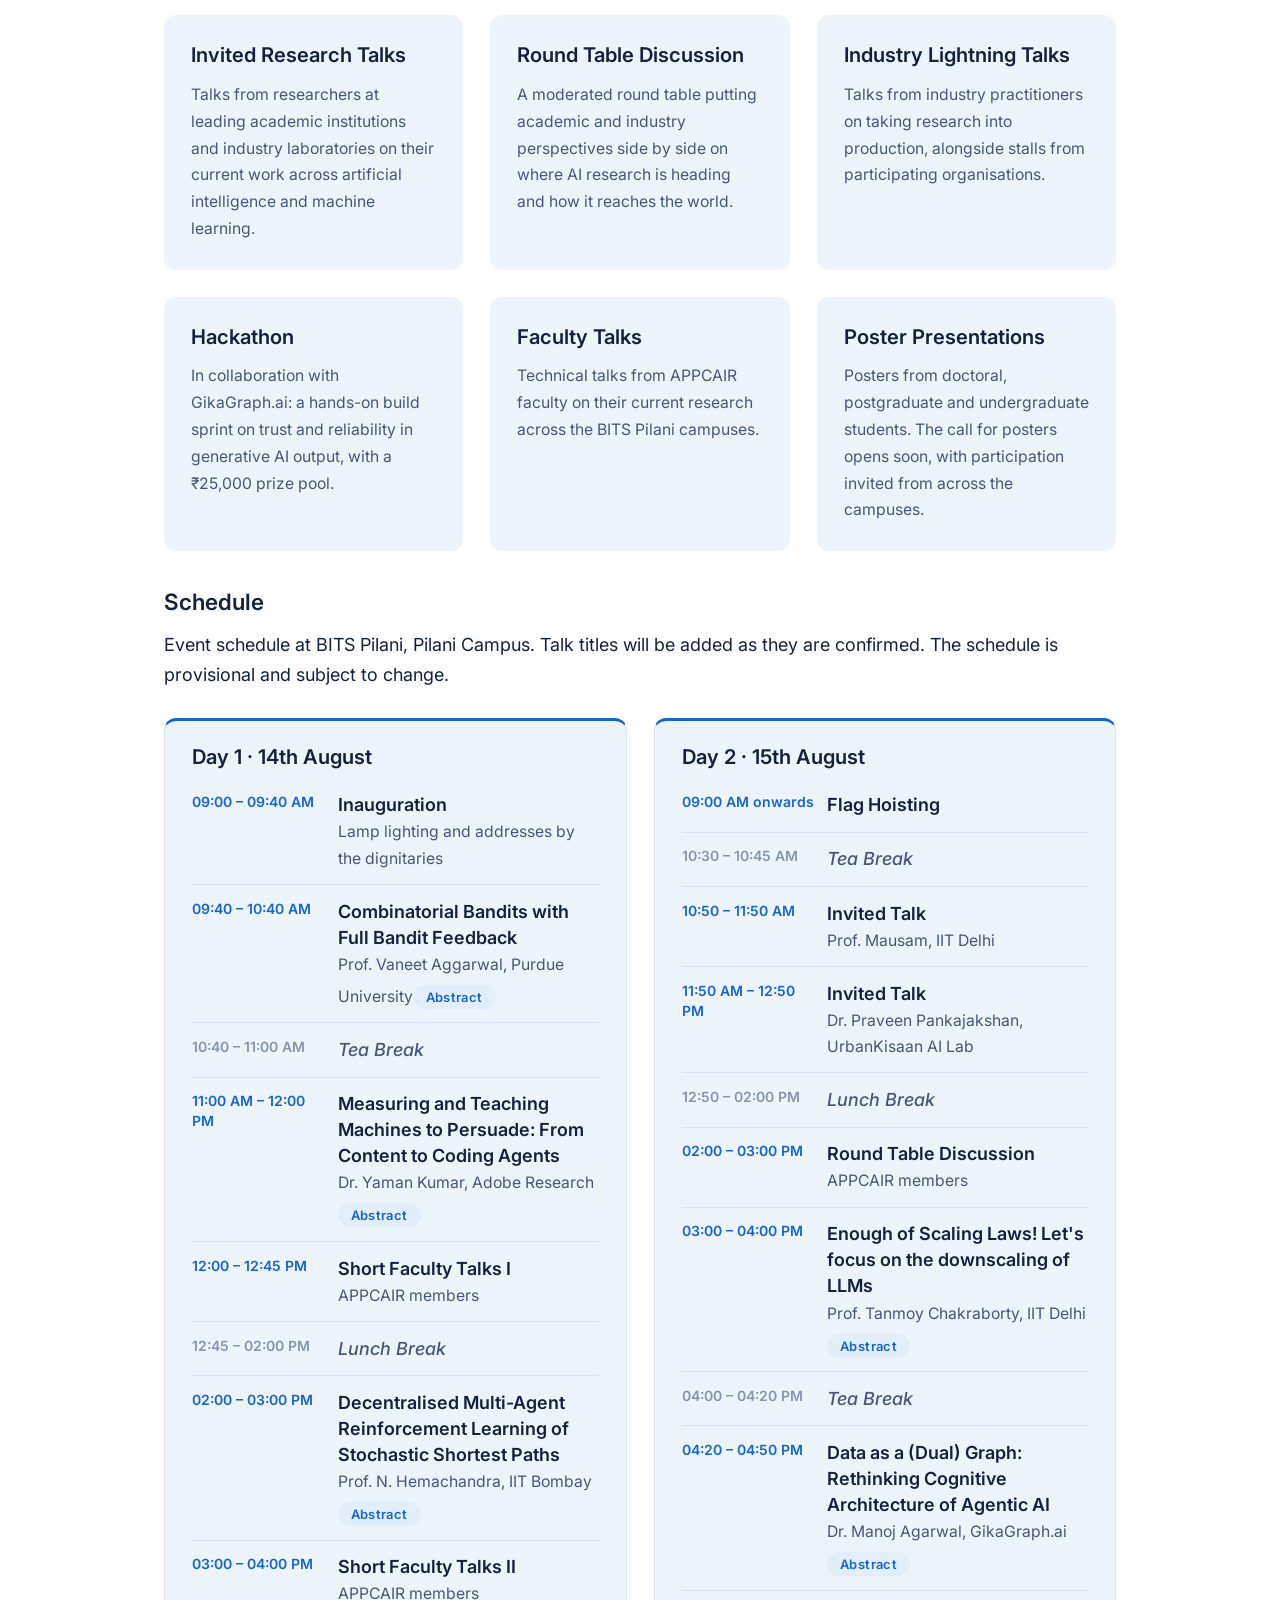
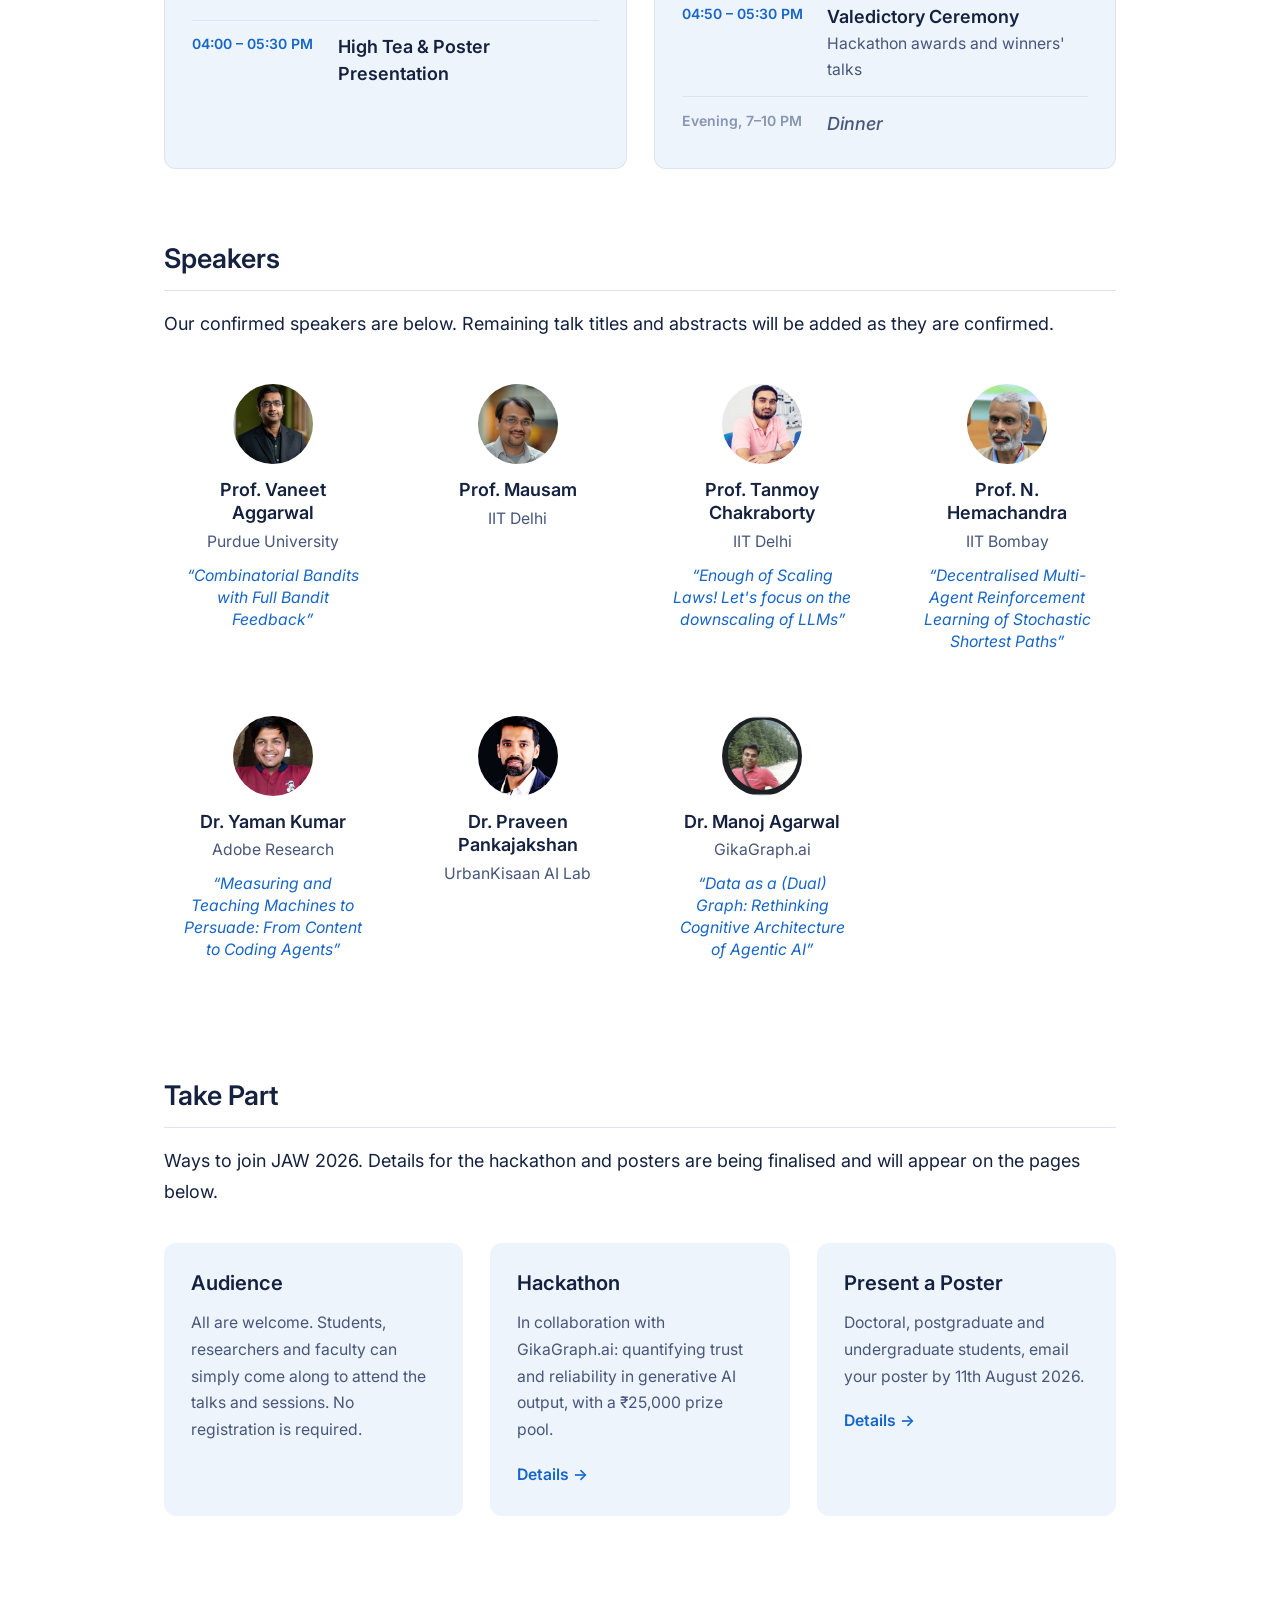
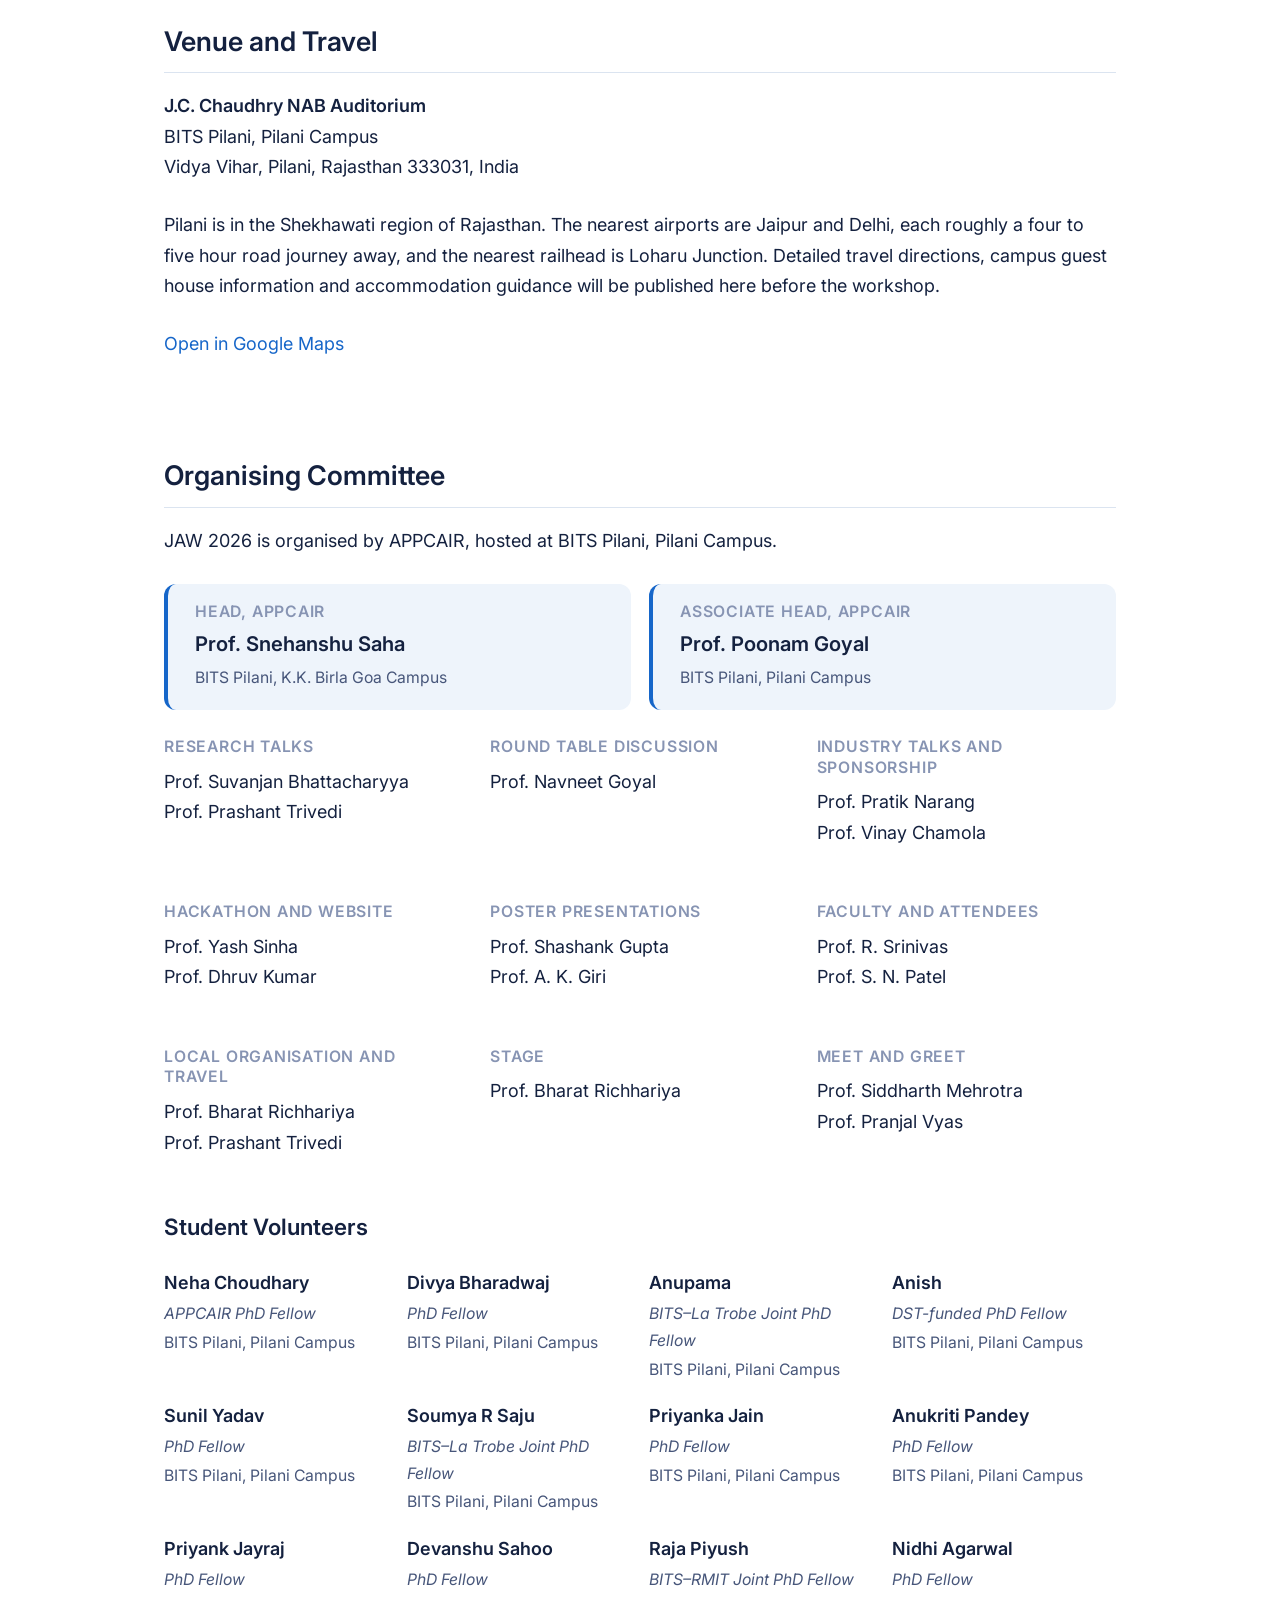
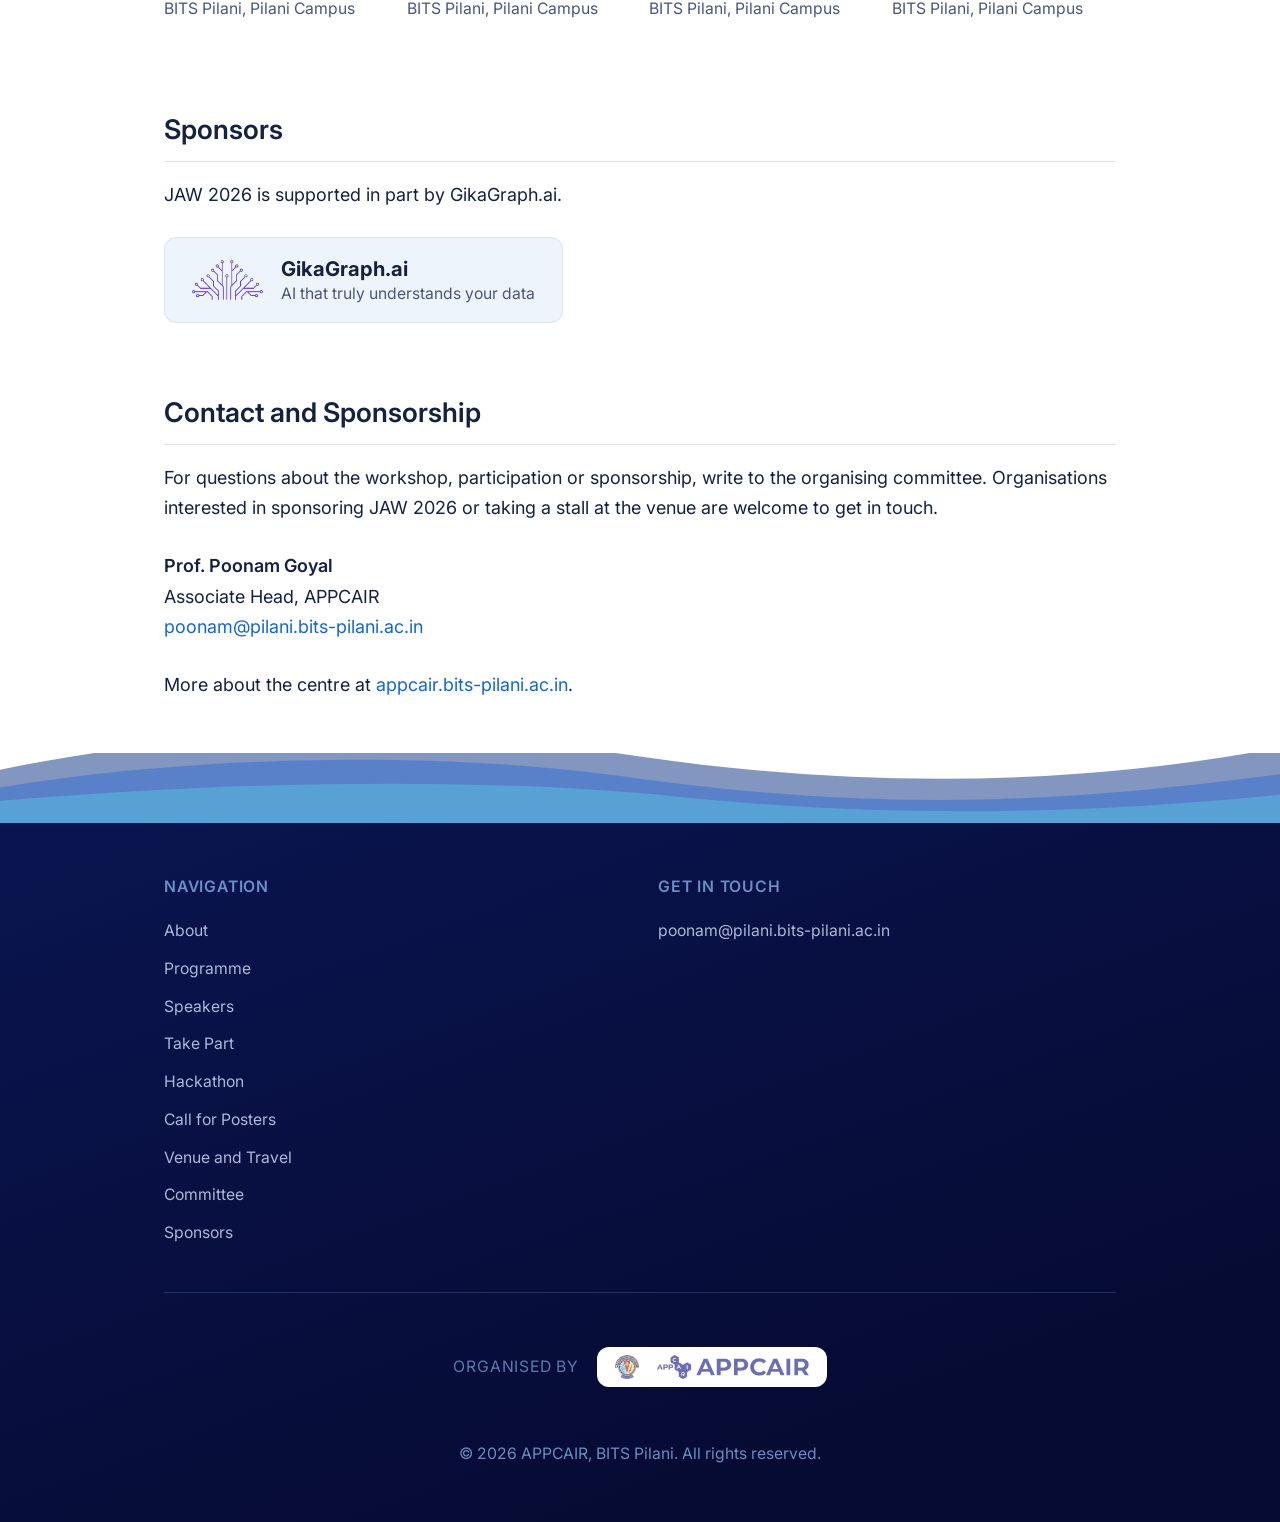
==== commit 4ac265cc: "Schedule: note hackathon awards and winners' talks under Valedictory Co-Authored-By: Claude Opus 4.8" ====
--- a/index.html
+++ b/index.html
@@ -272,7 +272,8 @@
                         </li>
                         <li class="sched-row">
                             <span class="sched-time">04:50 &ndash; 05:30 PM</span>
-                            <span class="sched-sess"><strong>Valedictory Ceremony</strong></span>
+                            <span class="sched-sess"><strong>Valedictory Ceremony</strong>
+                                <span class="sched-meta">Hackathon awards and winners' talks</span></span>
                         </li>
                         <li class="sched-row sched-row--break">
                             <span class="sched-time">Evening, 7&ndash;10 PM</span>
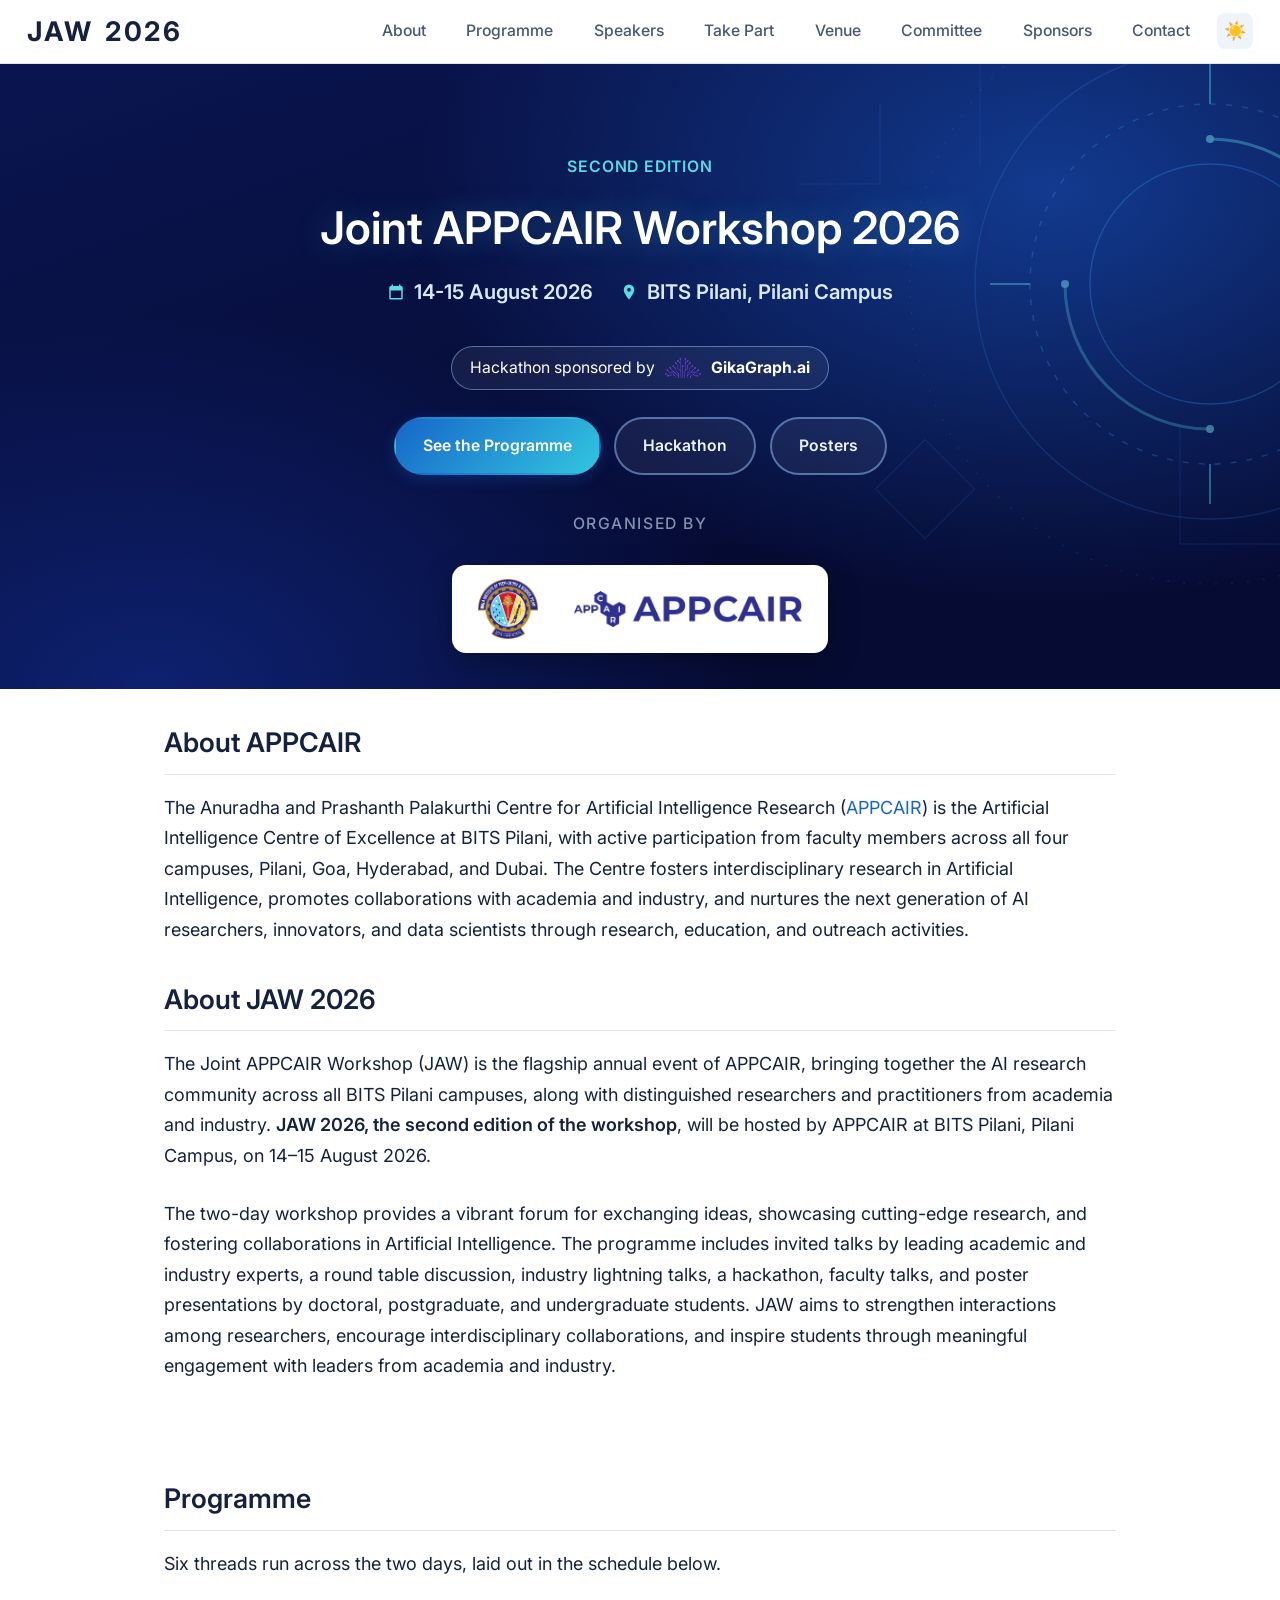
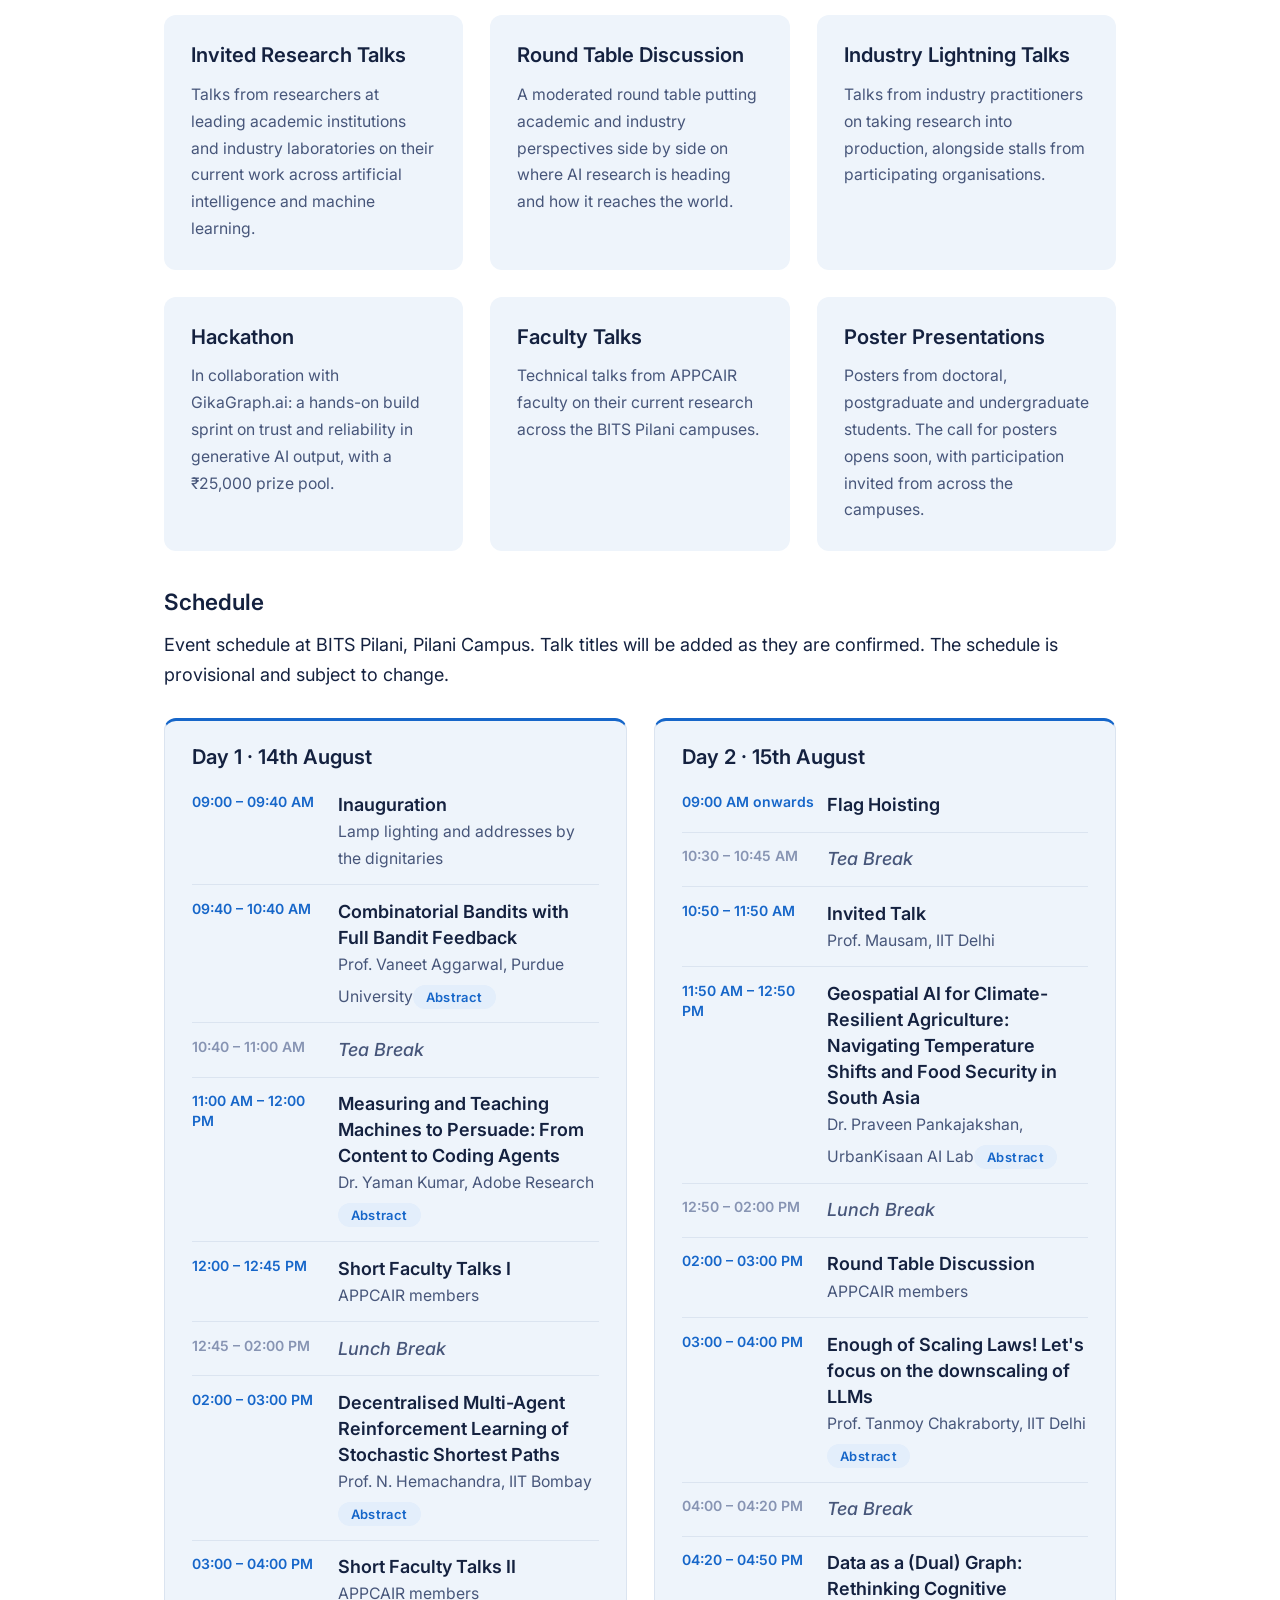
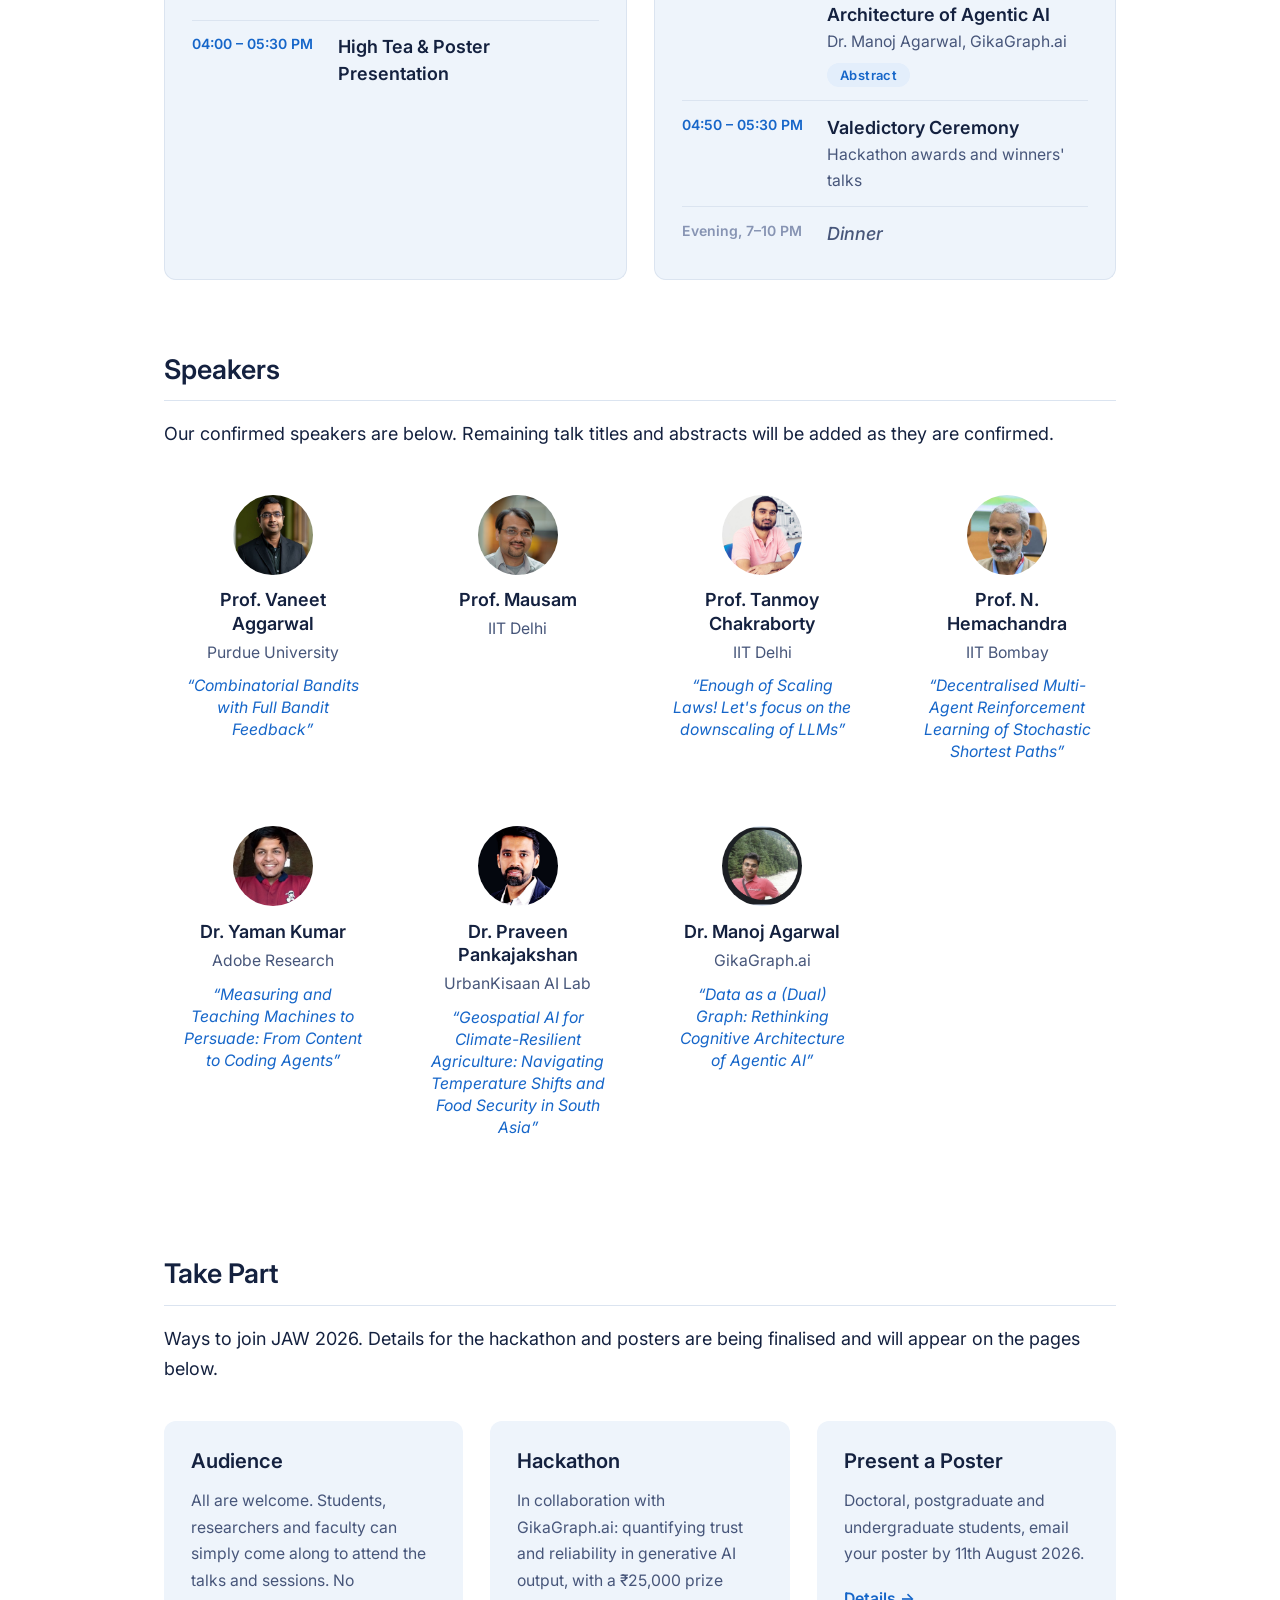
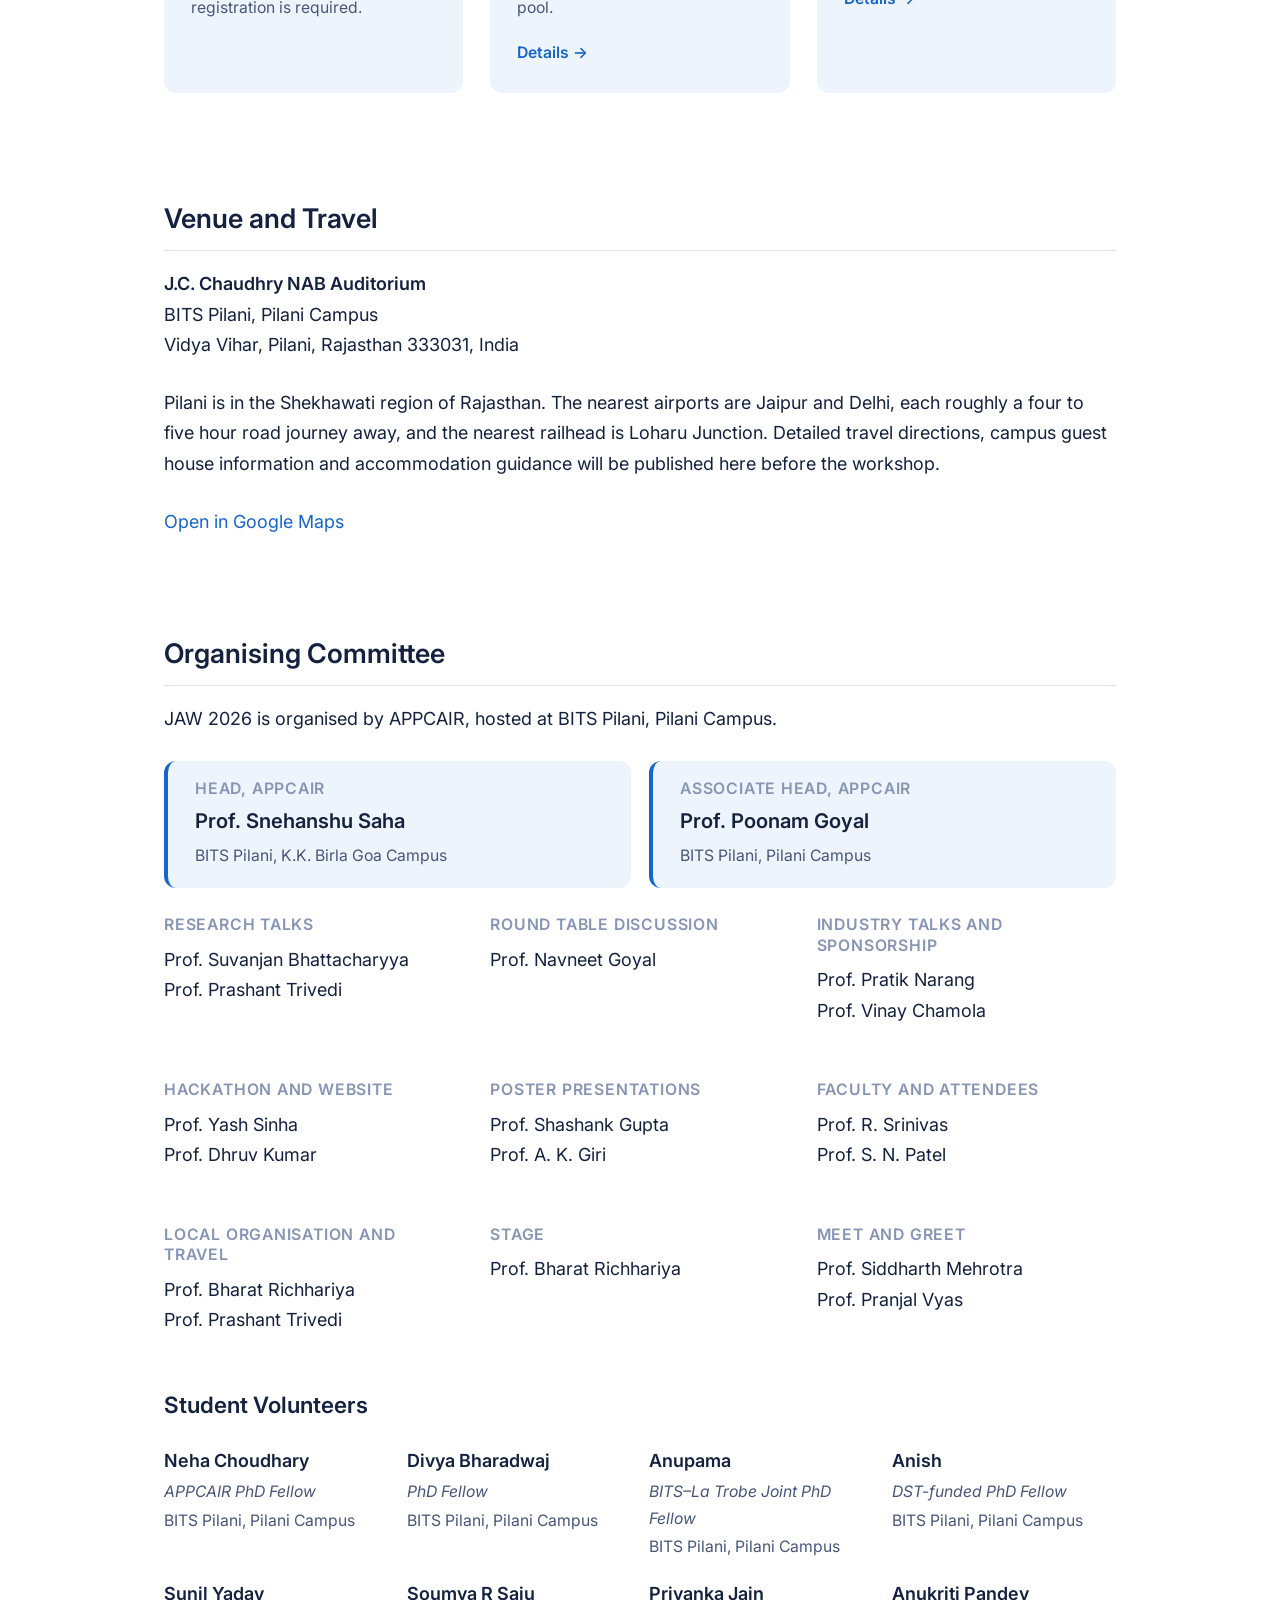
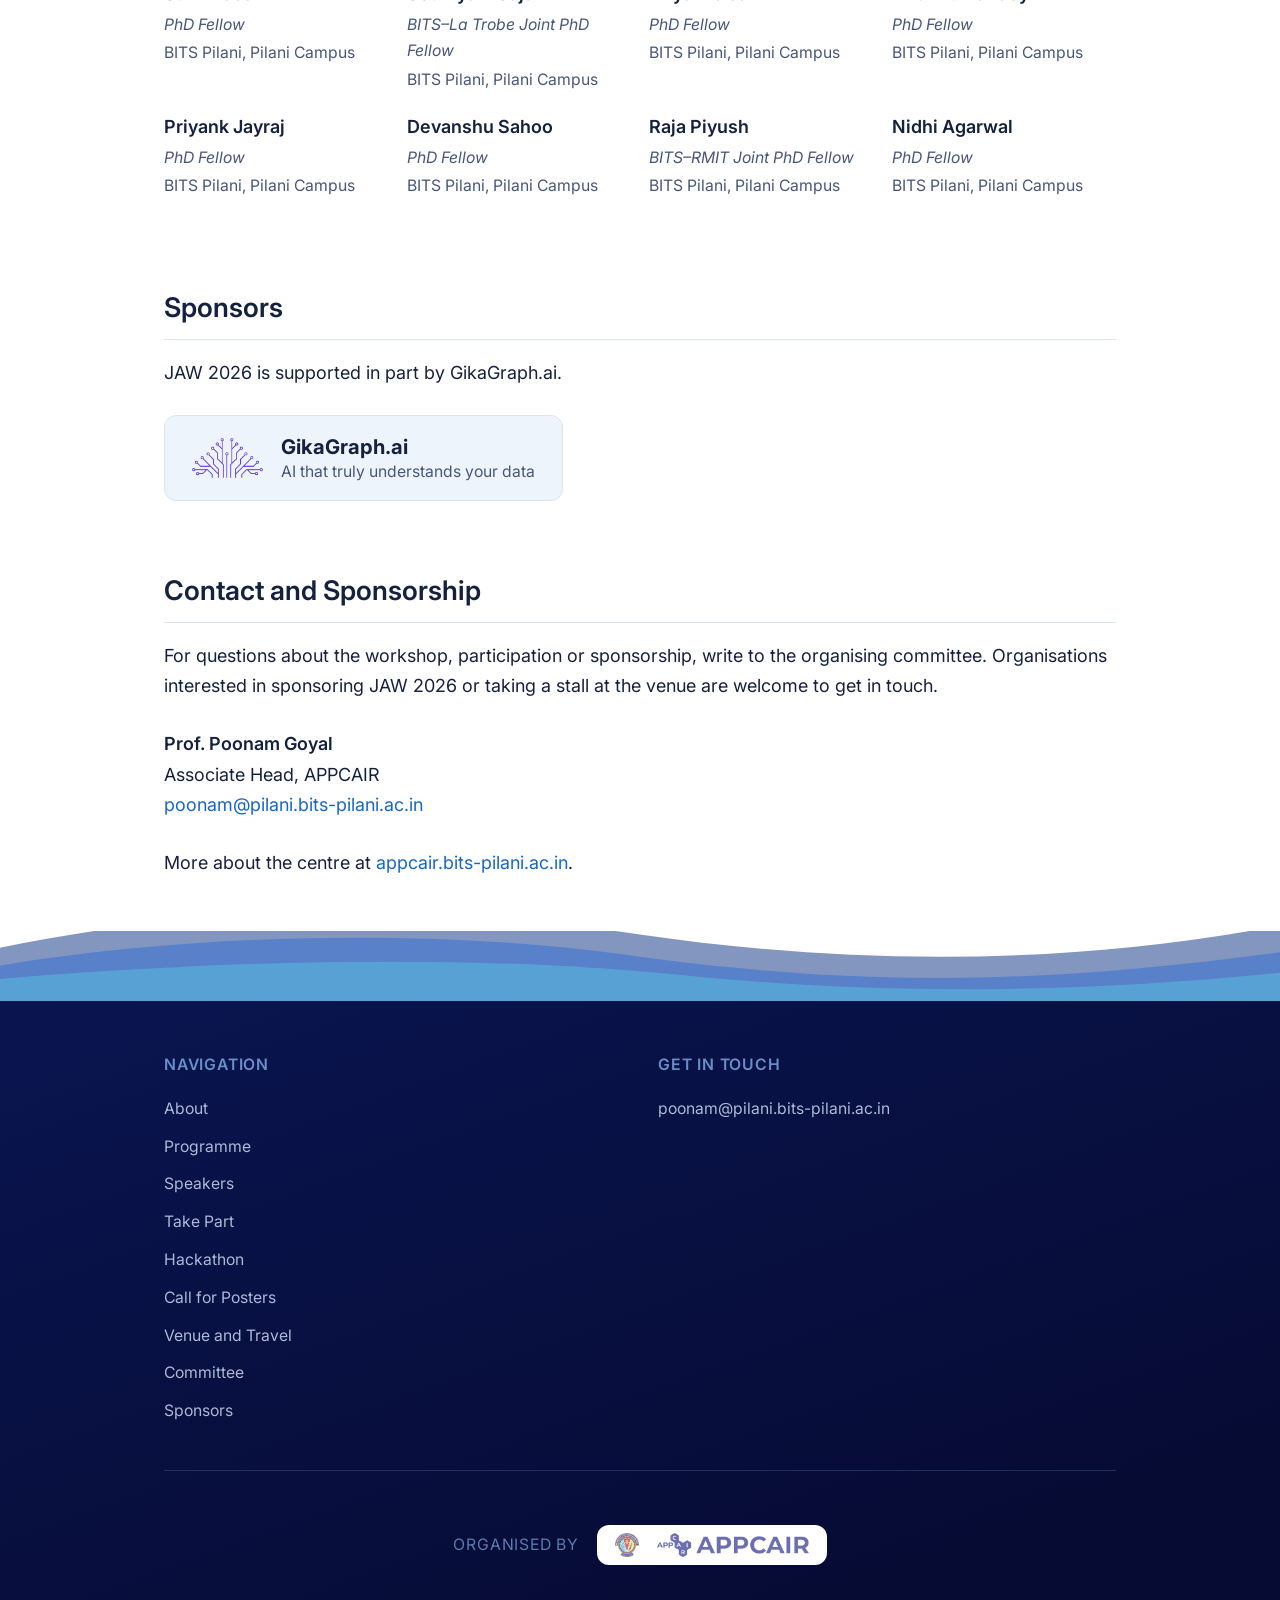
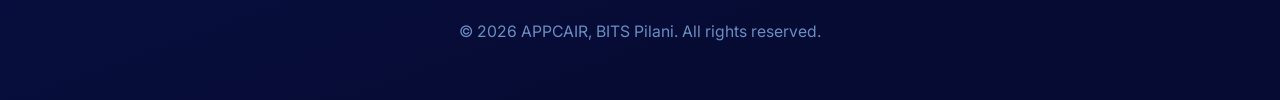
==== commit 01635da3: "Add Dr. Praveen Pankajakshan's talk title and abstract Title and abstract sourced from the organiser" ====
--- a/index.html
+++ b/index.html
@@ -244,8 +244,8 @@
                         </li>
                         <li class="sched-row">
                             <span class="sched-time">11:50 AM &ndash; 12:50 PM</span>
-                            <span class="sched-sess"><strong>Invited Talk</strong>
-                                <span class="sched-meta">Dr. Praveen Pankajakshan, UrbanKisaan AI Lab</span></span>
+                            <span class="sched-sess"><strong>Geospatial AI for Climate-Resilient Agriculture: Navigating Temperature Shifts and Food Security in South Asia</strong>
+                                <span class="sched-meta">Dr. Praveen Pankajakshan, UrbanKisaan AI Lab</span><button type="button" class="abstract-btn">Abstract</button><div class="abs-data" hidden><p>South Asia has experienced relatively lower temperature increases compared to the Global North, a phenomenon largely attributed to extensive irrigation and groundwater use, which cool surface temperatures, and high atmospheric aerosol concentrations that reflect solar radiation or trap heat in the upper atmosphere. However, as measures are implemented to regulate these factors, the region may face abrupt temperature shifts and extreme weather events, posing significant challenges to sustainable food production.</p><p>To safeguard farmers against future climatic shocks, it is crucial to develop robust methodologies and policies that support climate resilience. Geospatial AI offers a powerful tool to monitor large-scale agricultural activity, assess climate impacts on crops, and provide actionable insights for policymakers. This talk will explore how AI-powered geospatial technologies—integrating remote sensing, machine learning, and big data analytics—can enhance food security monitoring, track shifts in farmer behavior, and inform adaptive agricultural strategies. We will also examine the role of these technologies in guiding data-driven policy interventions to improve resource allocation, optimize yield forecasting, and strengthen early warning systems.</p><p>Through real-world case studies, we will highlight the transformative potential of geospatial AI in addressing emerging climate challenges. Finally, we will discuss the ethical, infrastructural, and governance considerations necessary to implement these innovations effectively and propose pathways for inclusive, scalable, and region-specific solutions to ensure long-term food security in a rapidly changing climate.</p></div></span>
                         </li>
                         <li class="sched-row sched-row--break">
                             <span class="sched-time">12:50 &ndash; 02:00 PM</span>
@@ -345,6 +345,7 @@
                     </div>
                     <h4><a href="https://www.linkedin.com/in/praveenpankaj/" target="_blank" rel="noopener">Dr. Praveen Pankajakshan</a></h4>
                     <p class="team-member__institution">UrbanKisaan AI Lab</p>
+                    <p class="team-member__talk">&ldquo;Geospatial AI for Climate-Resilient Agriculture: Navigating Temperature Shifts and Food Security in South Asia&rdquo;</p>
                 </div>
 
                 <div class="team-member">
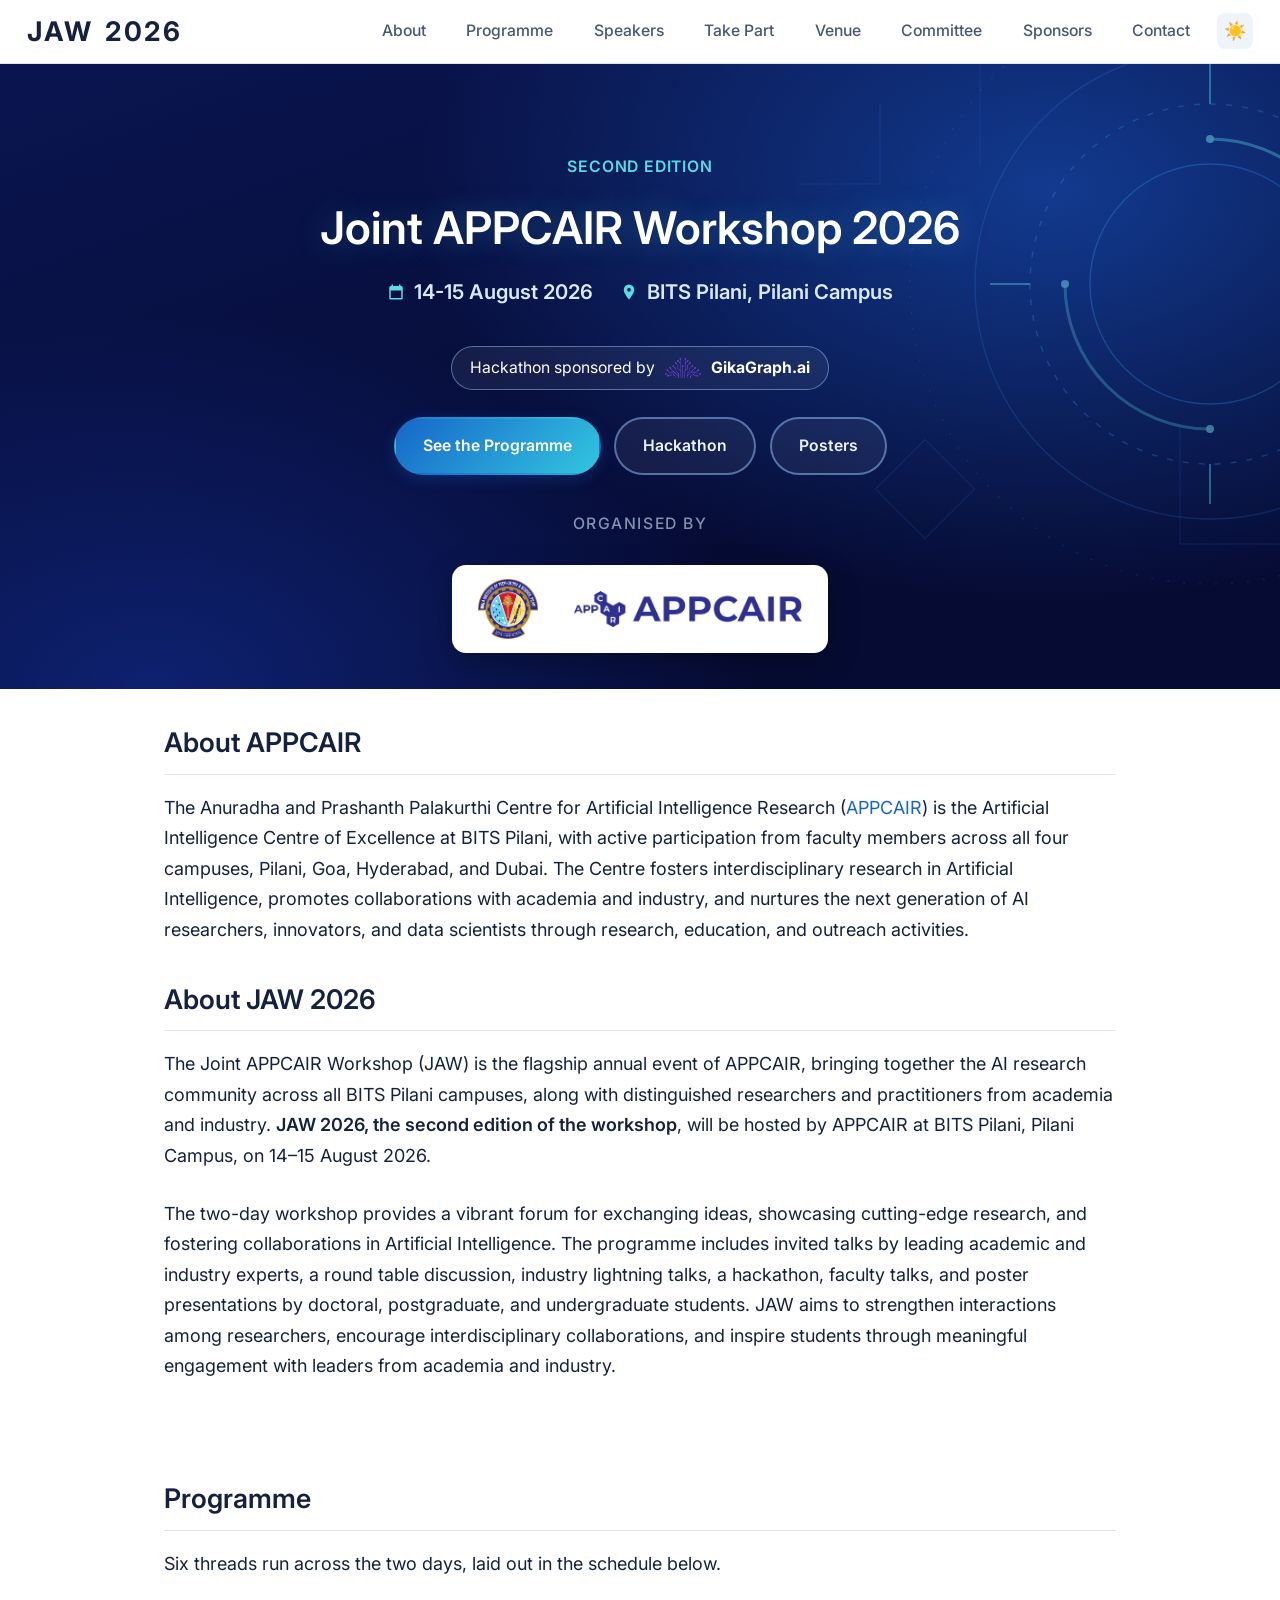
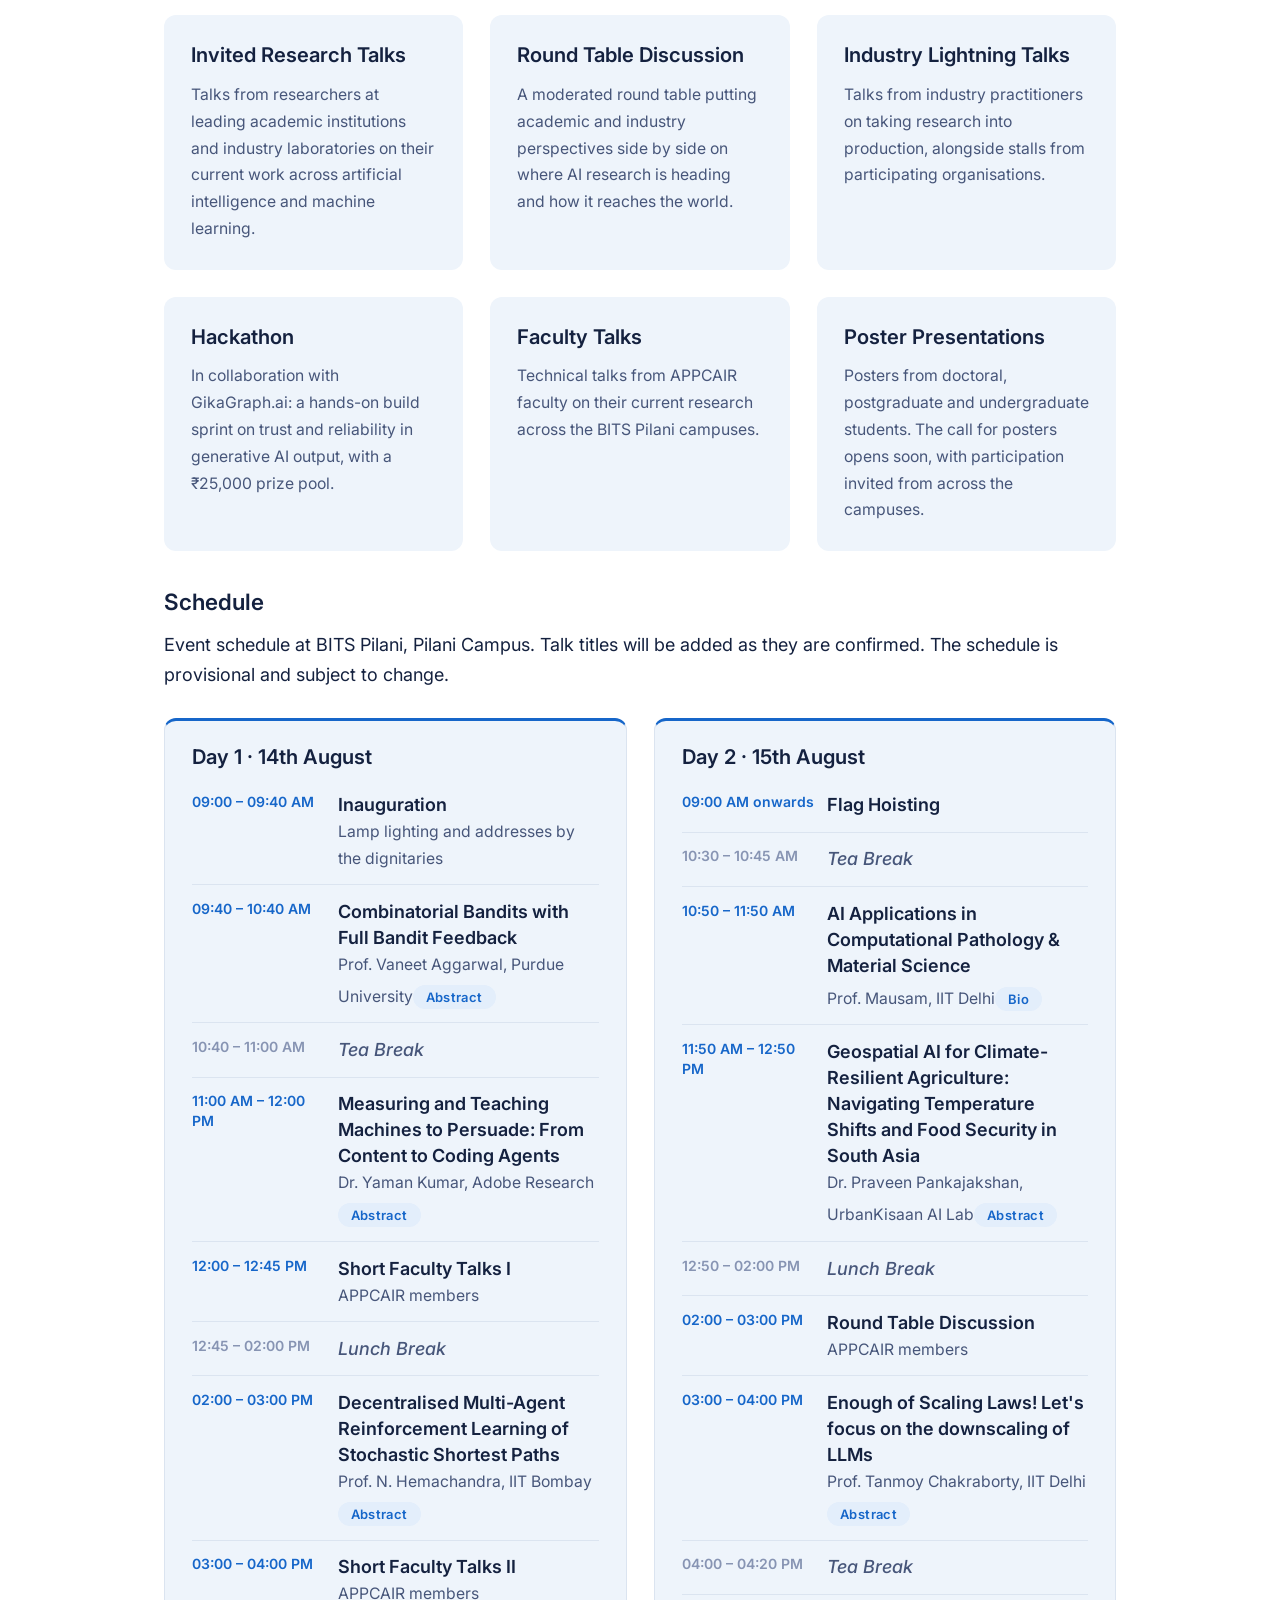
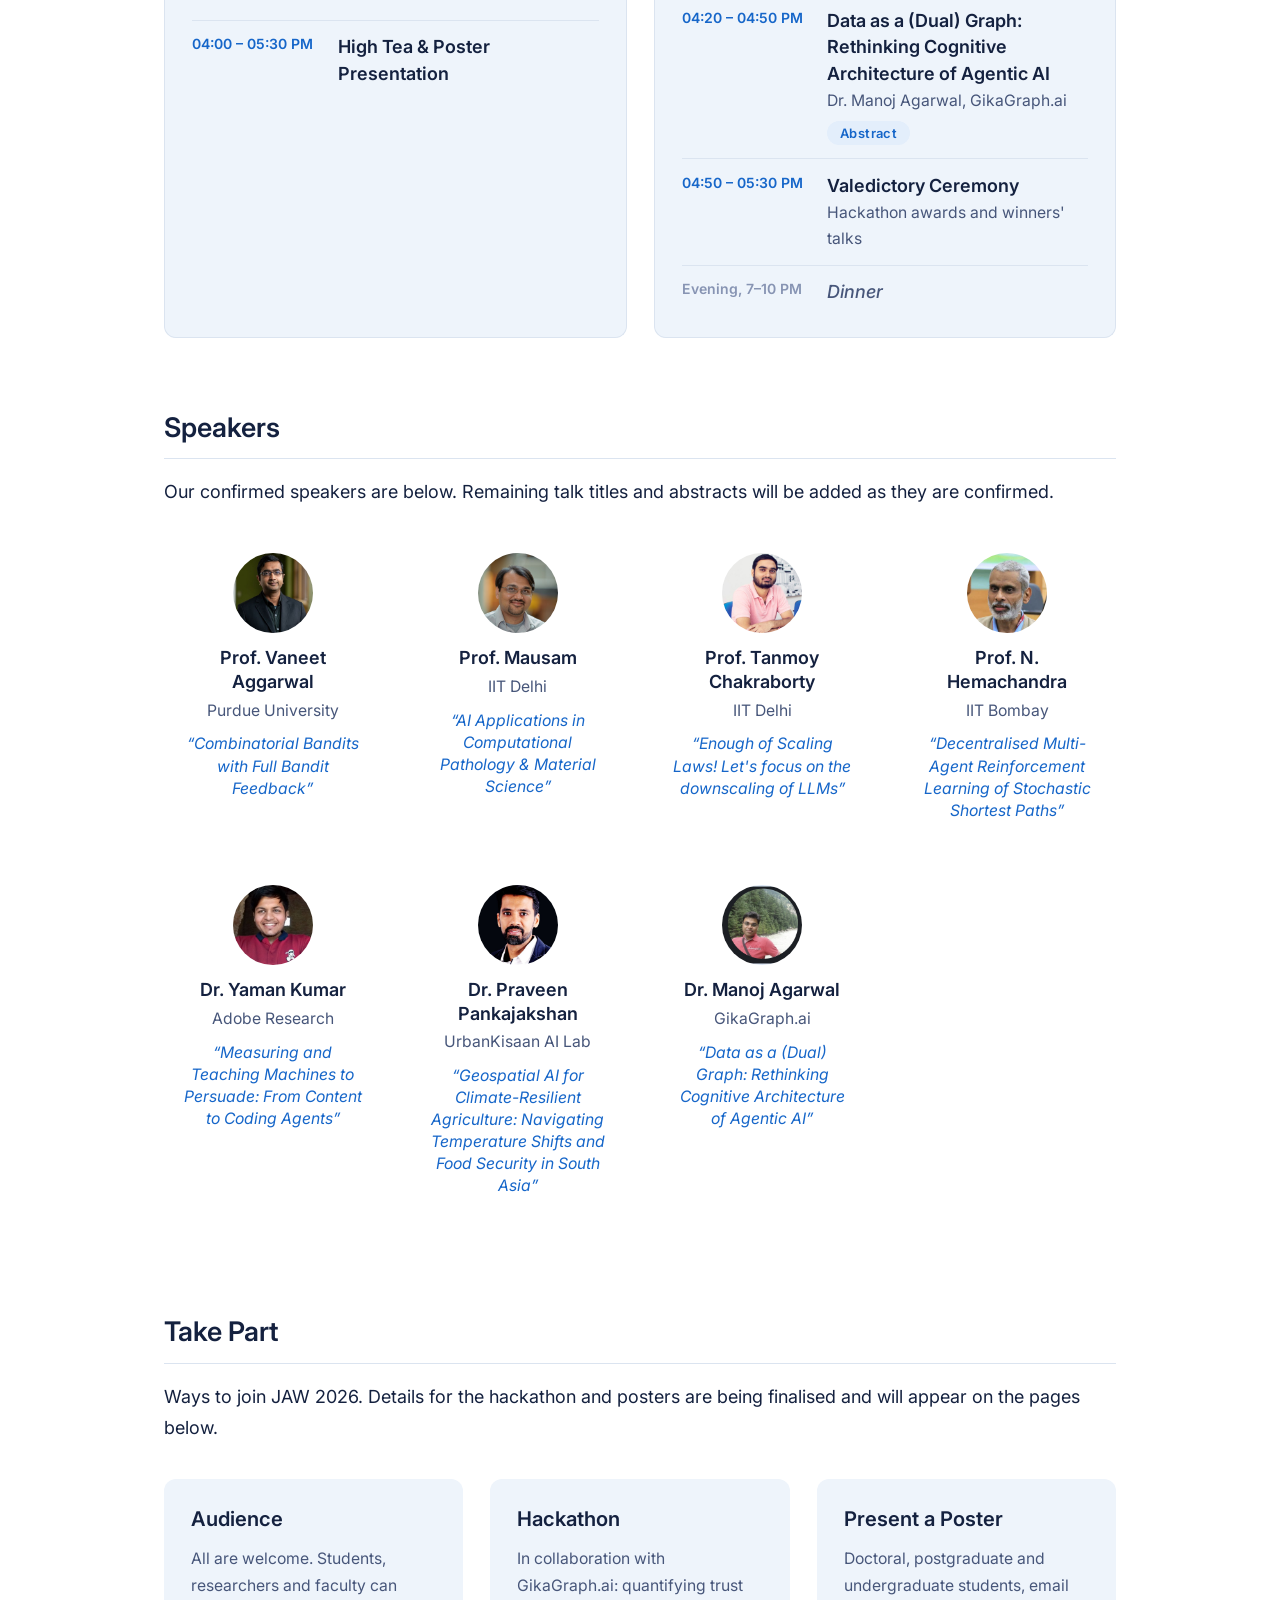
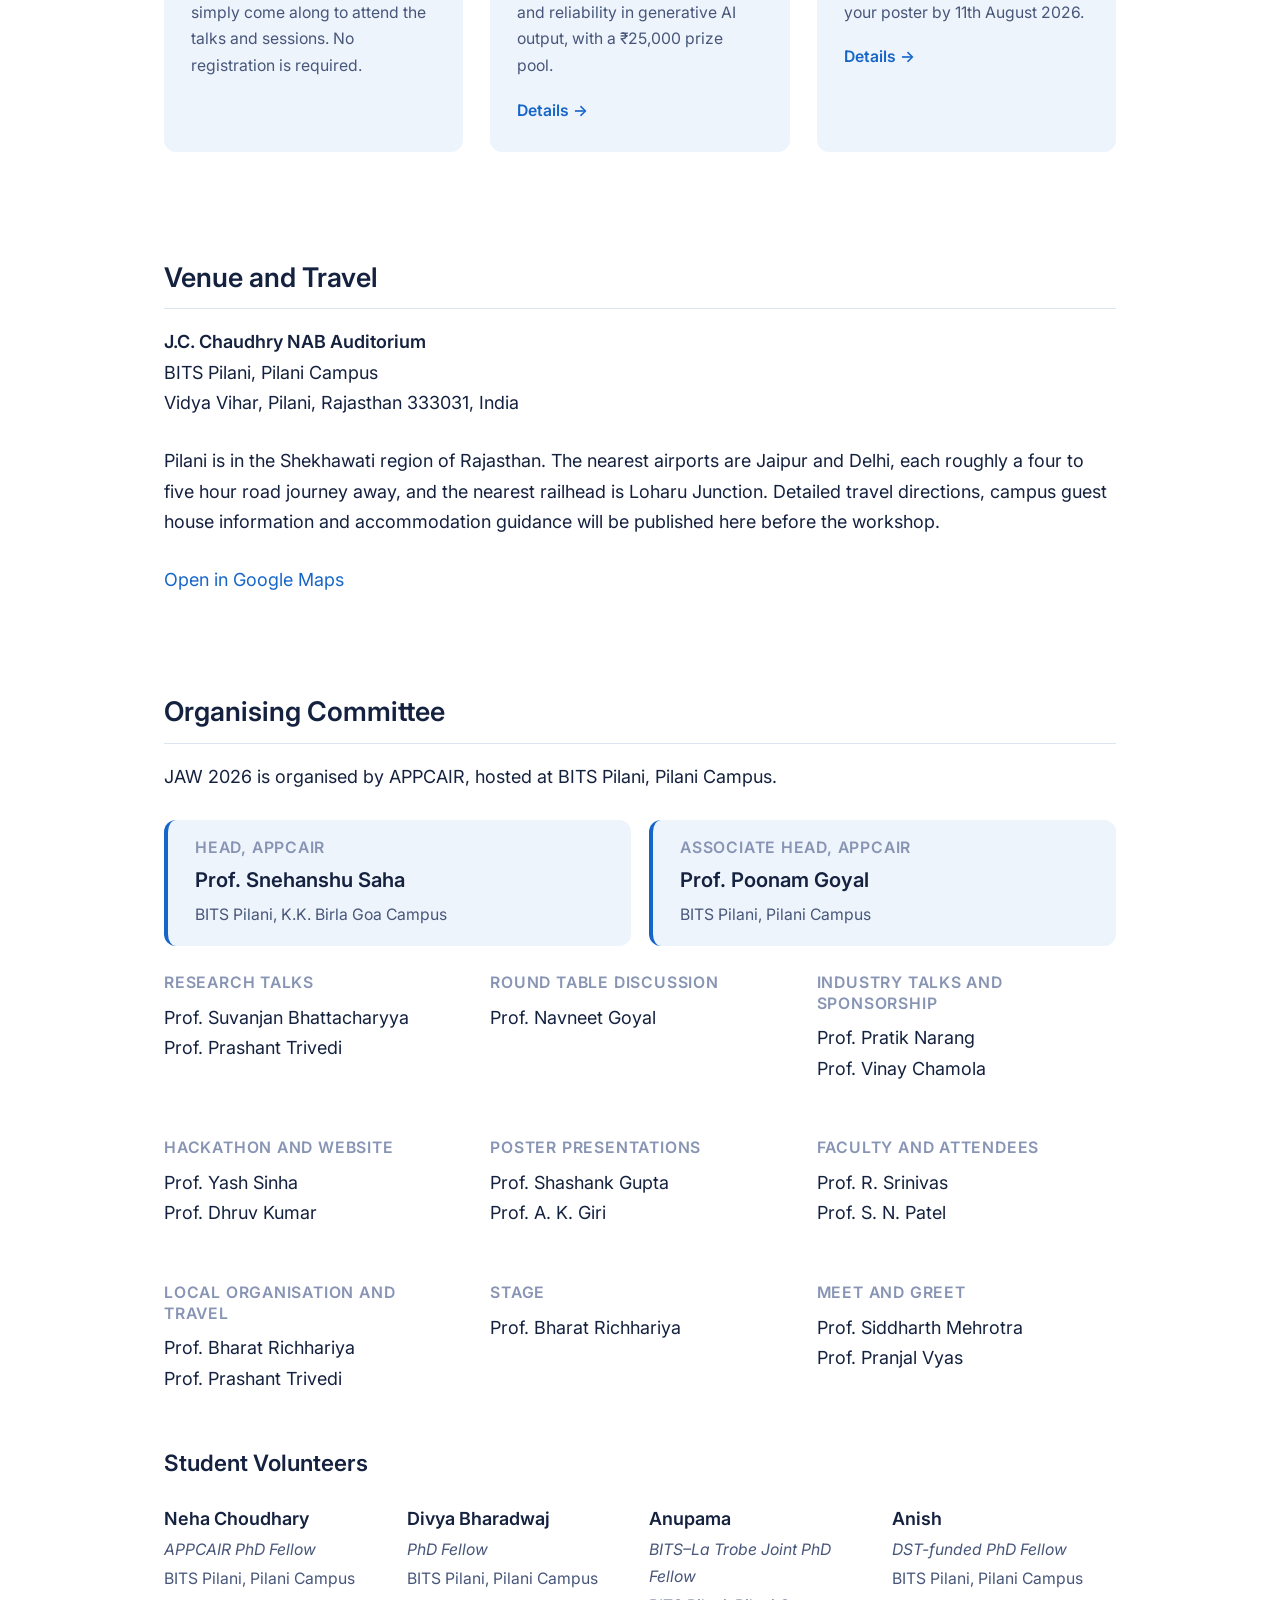
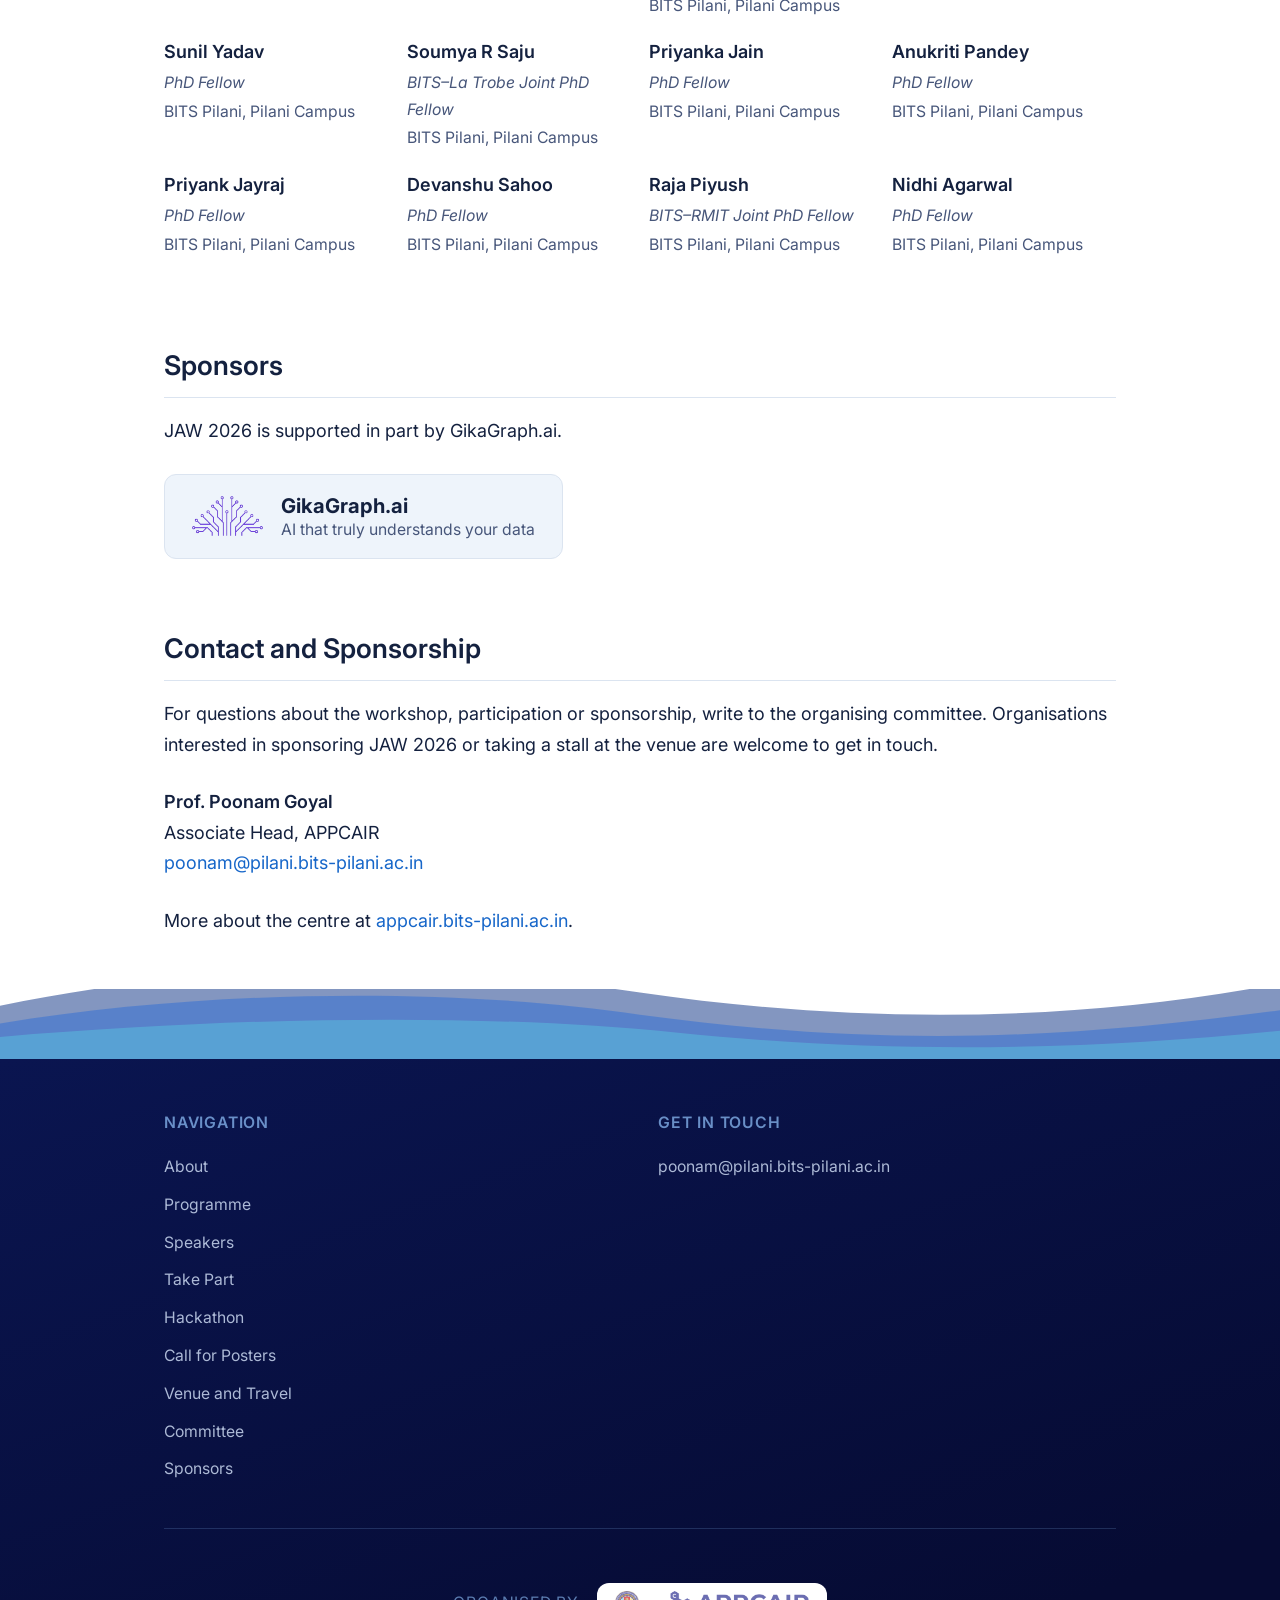
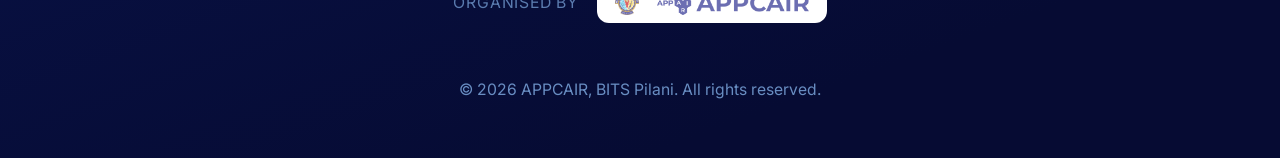
==== commit 2b045d75: "Add Prof. Mausam's talk title and bio Title on his speaker card and schedule slot; a "Bio" button op" ====
--- a/index.html
+++ b/index.html
@@ -239,8 +239,8 @@
                         </li>
                         <li class="sched-row">
                             <span class="sched-time">10:50 &ndash; 11:50 AM</span>
-                            <span class="sched-sess"><strong>Invited Talk</strong>
-                                <span class="sched-meta">Prof. Mausam, IIT Delhi</span></span>
+                            <span class="sched-sess"><strong>AI Applications in Computational Pathology &amp; Material Science</strong>
+                                <span class="sched-meta">Prof. Mausam, IIT Delhi</span><button type="button" class="abstract-btn" data-label="About the speaker">Bio</button><div class="abs-data" hidden><p>Mausam is a Professor of Computer Science at IIT Delhi, and served as the founding head of Yardi School of Artificial Intelligence until September 2023. He is also an affiliate professor at University of Washington, Seattle. Recently, he spent a year long sabbatical working as a Visiting NLP Researcher at Bloomberg's AI group. With an over twenty year research experience in artificial intelligence, he has, over time, contributed to many research areas such as large scale information extraction over the Web, AI approaches for optimizing crowdsourced workflows, and probabilistic planning algorithms. More recently, his research is exploring neuro-symbolic machine learning, computer vision for radiology, NLP for robotics, multilingual NLP, and several threads in intelligent information systems that include information extraction, knowledge base completion, question answering, and dialogue systems. He has over 100 archival papers to his credit, along with a book, two best paper awards, and one test of time award. Mausam was awarded the AAAI Fellow status in 2024 for his sustained contributions to the field of artificial intelligence and unusual distinction in the profession. He was also elected as a fellow of Indian National Academy of Engineering (INAE), an apex body for India's most distinguished engineers, engineer-scientists and technologists. He was named as one of the 30 Indian Minds Leading the AI Revolution by Forbes India. He has had the privilege of being a program chair for two top conferences, AAAI 2021, and ICAPS 2017, and also served as an Editor-in-Chief of ACL Rolling Review from 2022 to 2024. He received his PhD from University of Washington in 2007 and a B.Tech. from IIT Delhi in 2001.</p></div></span>
                         </li>
                         <li class="sched-row">
                             <span class="sched-time">11:50 AM &ndash; 12:50 PM</span>
@@ -310,6 +310,7 @@
                     </div>
                     <h4><a href="https://www.cse.iitd.ac.in/~mausam/" target="_blank" rel="noopener">Prof. Mausam</a></h4>
                     <p class="team-member__institution">IIT Delhi</p>
+                    <p class="team-member__talk">&ldquo;AI Applications in Computational Pathology &amp; Material Science&rdquo;</p>
                 </div>
 
                 <div class="team-member">
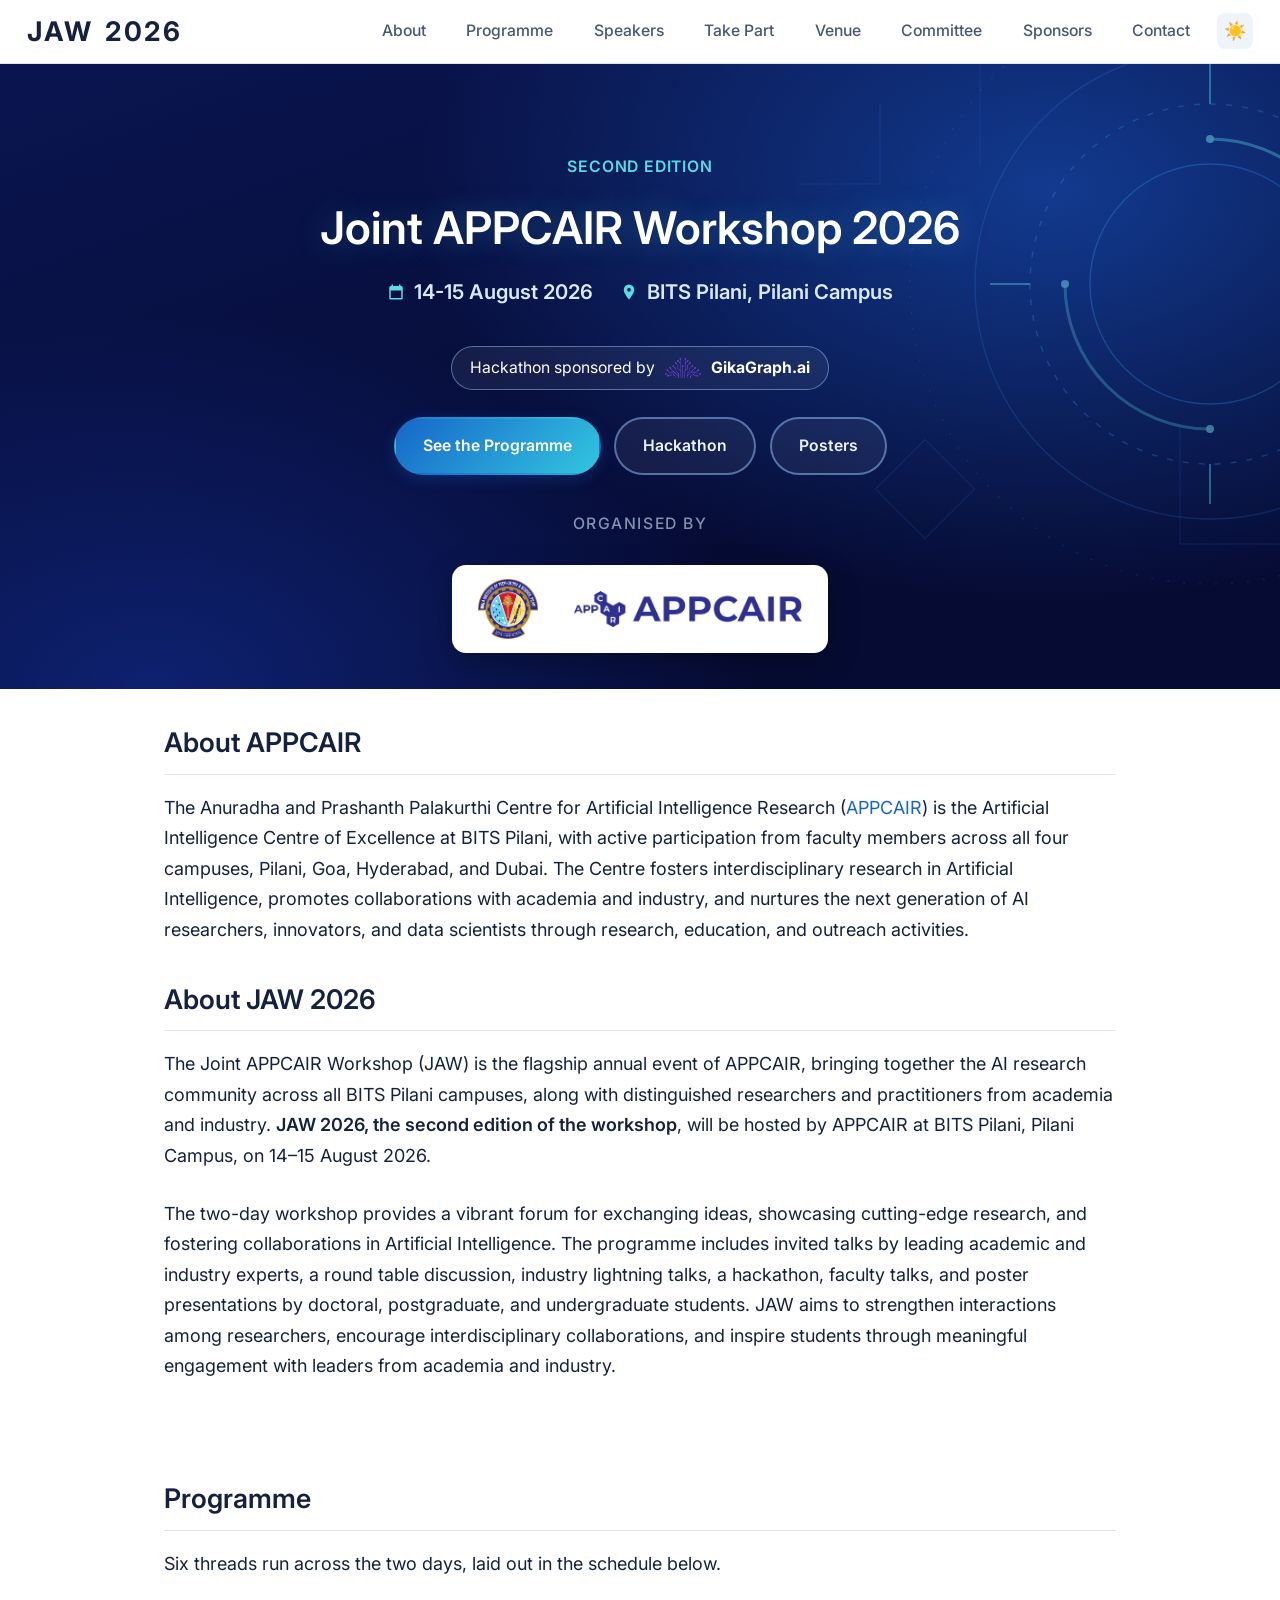
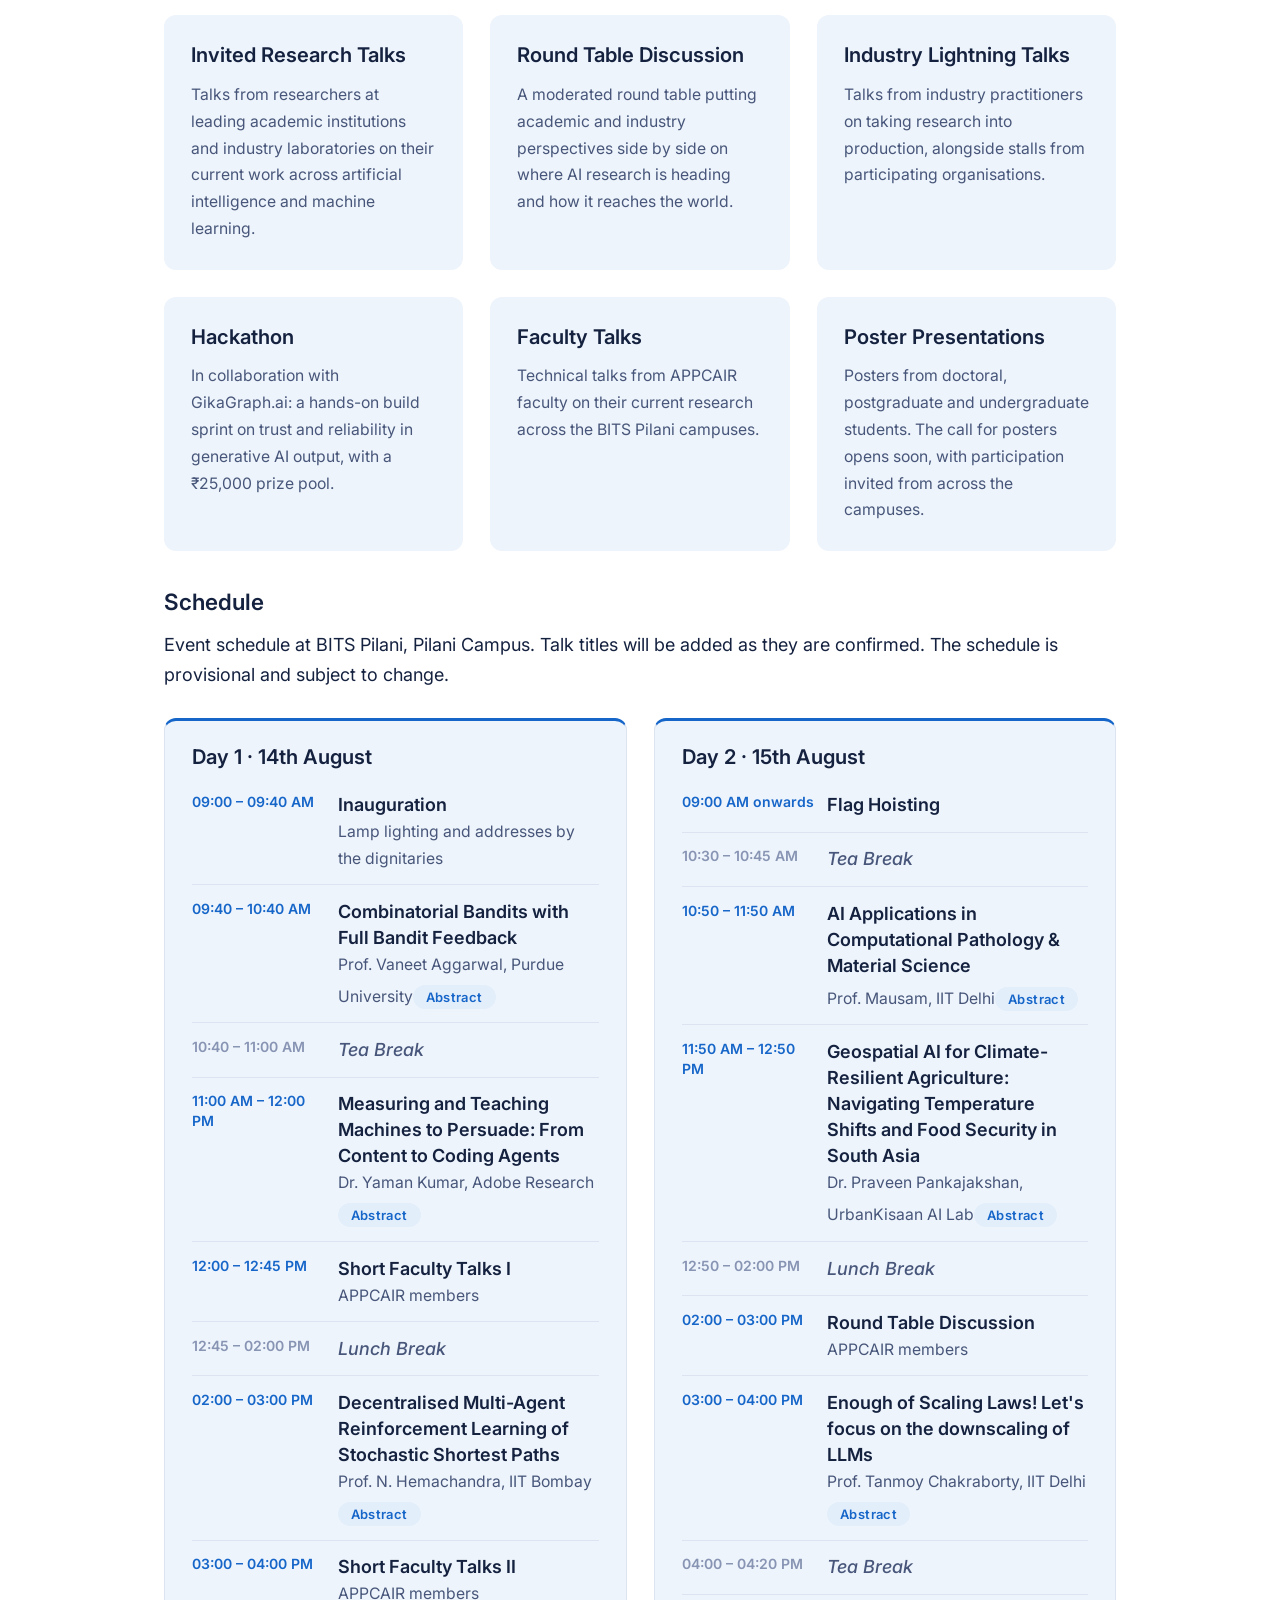
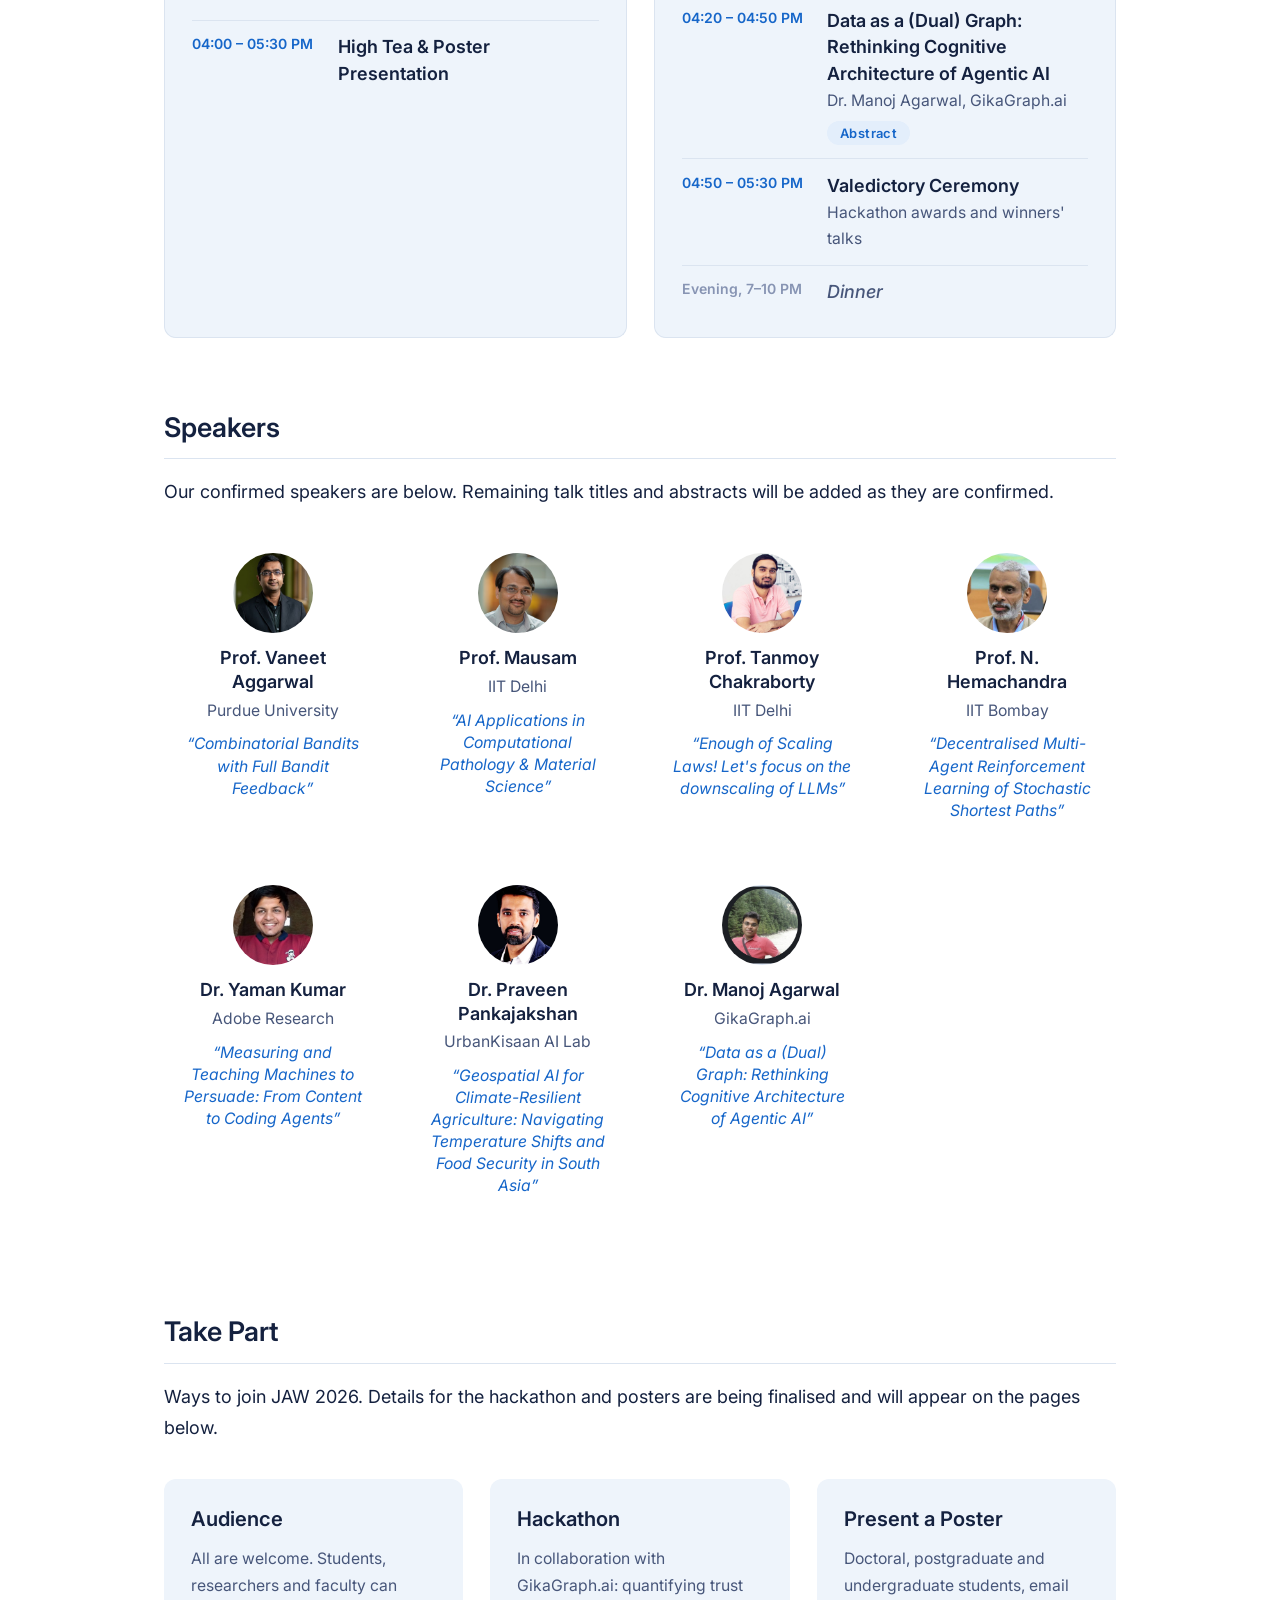
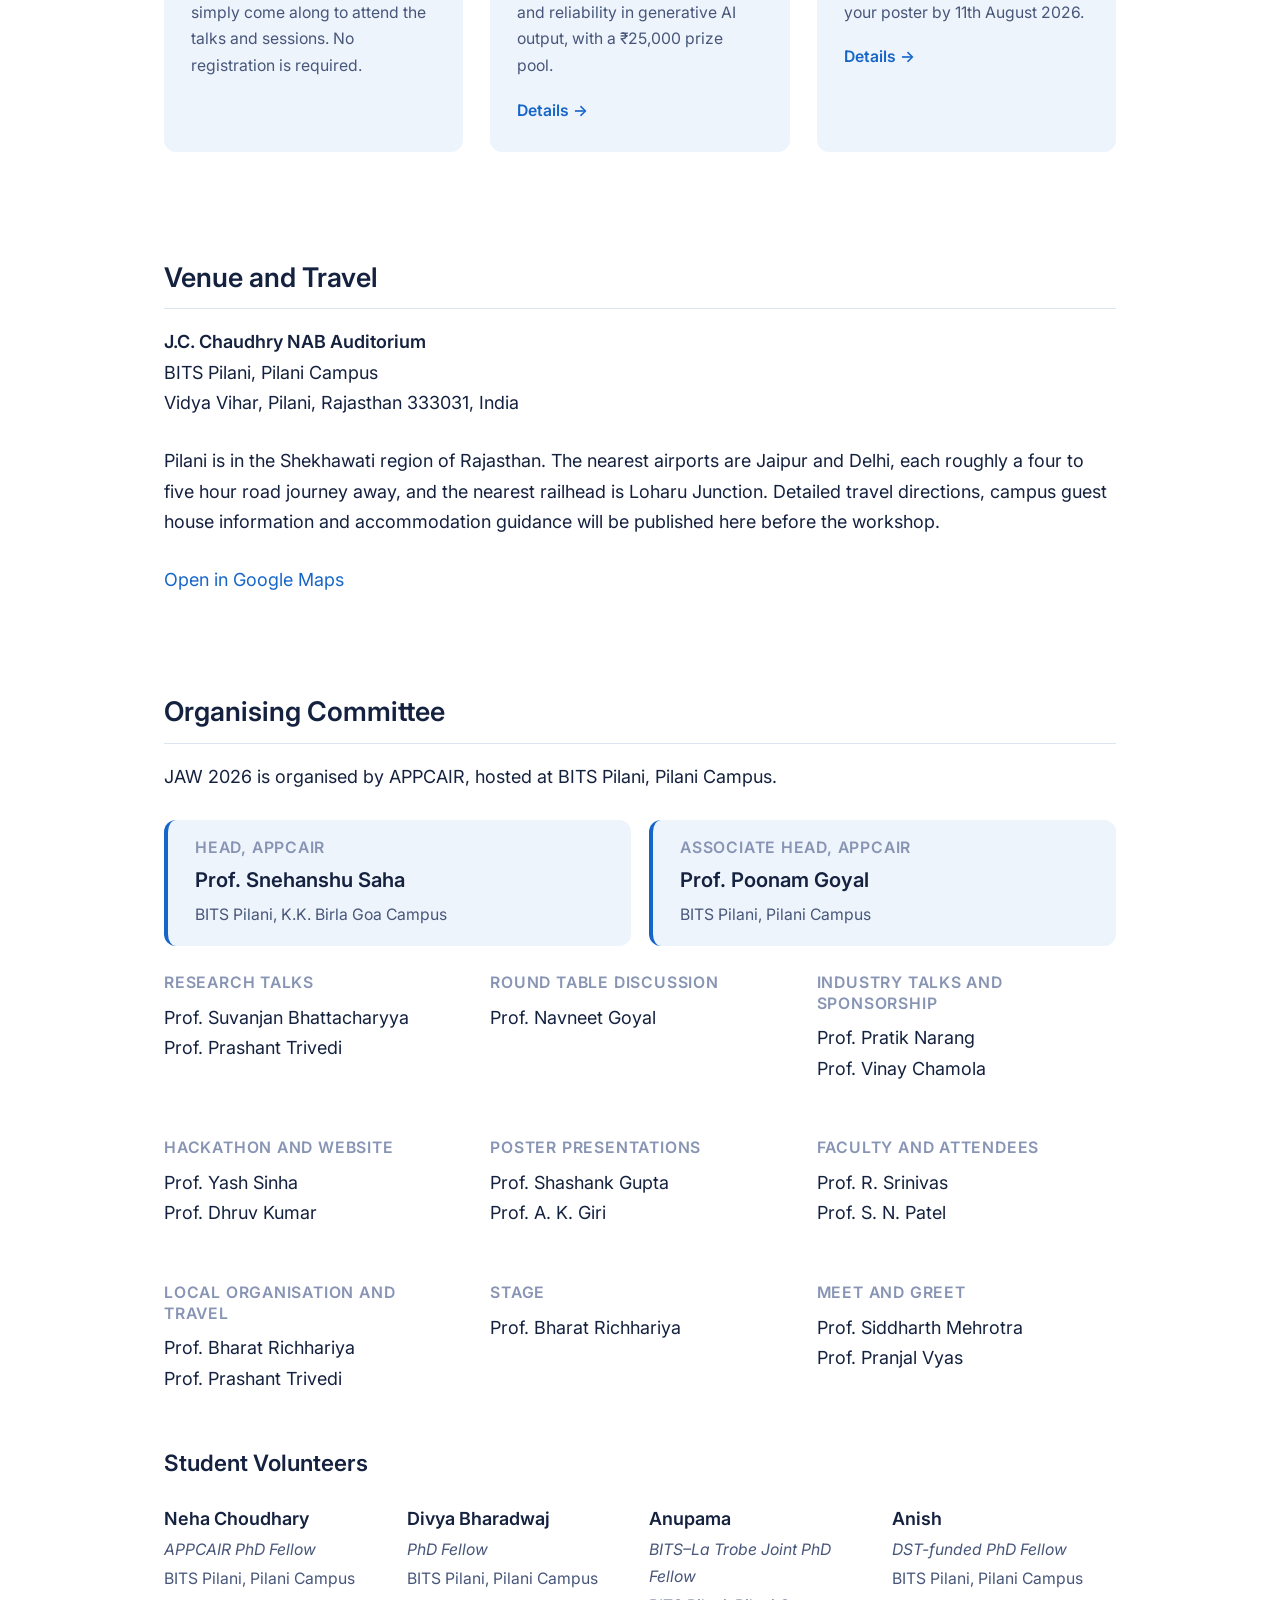
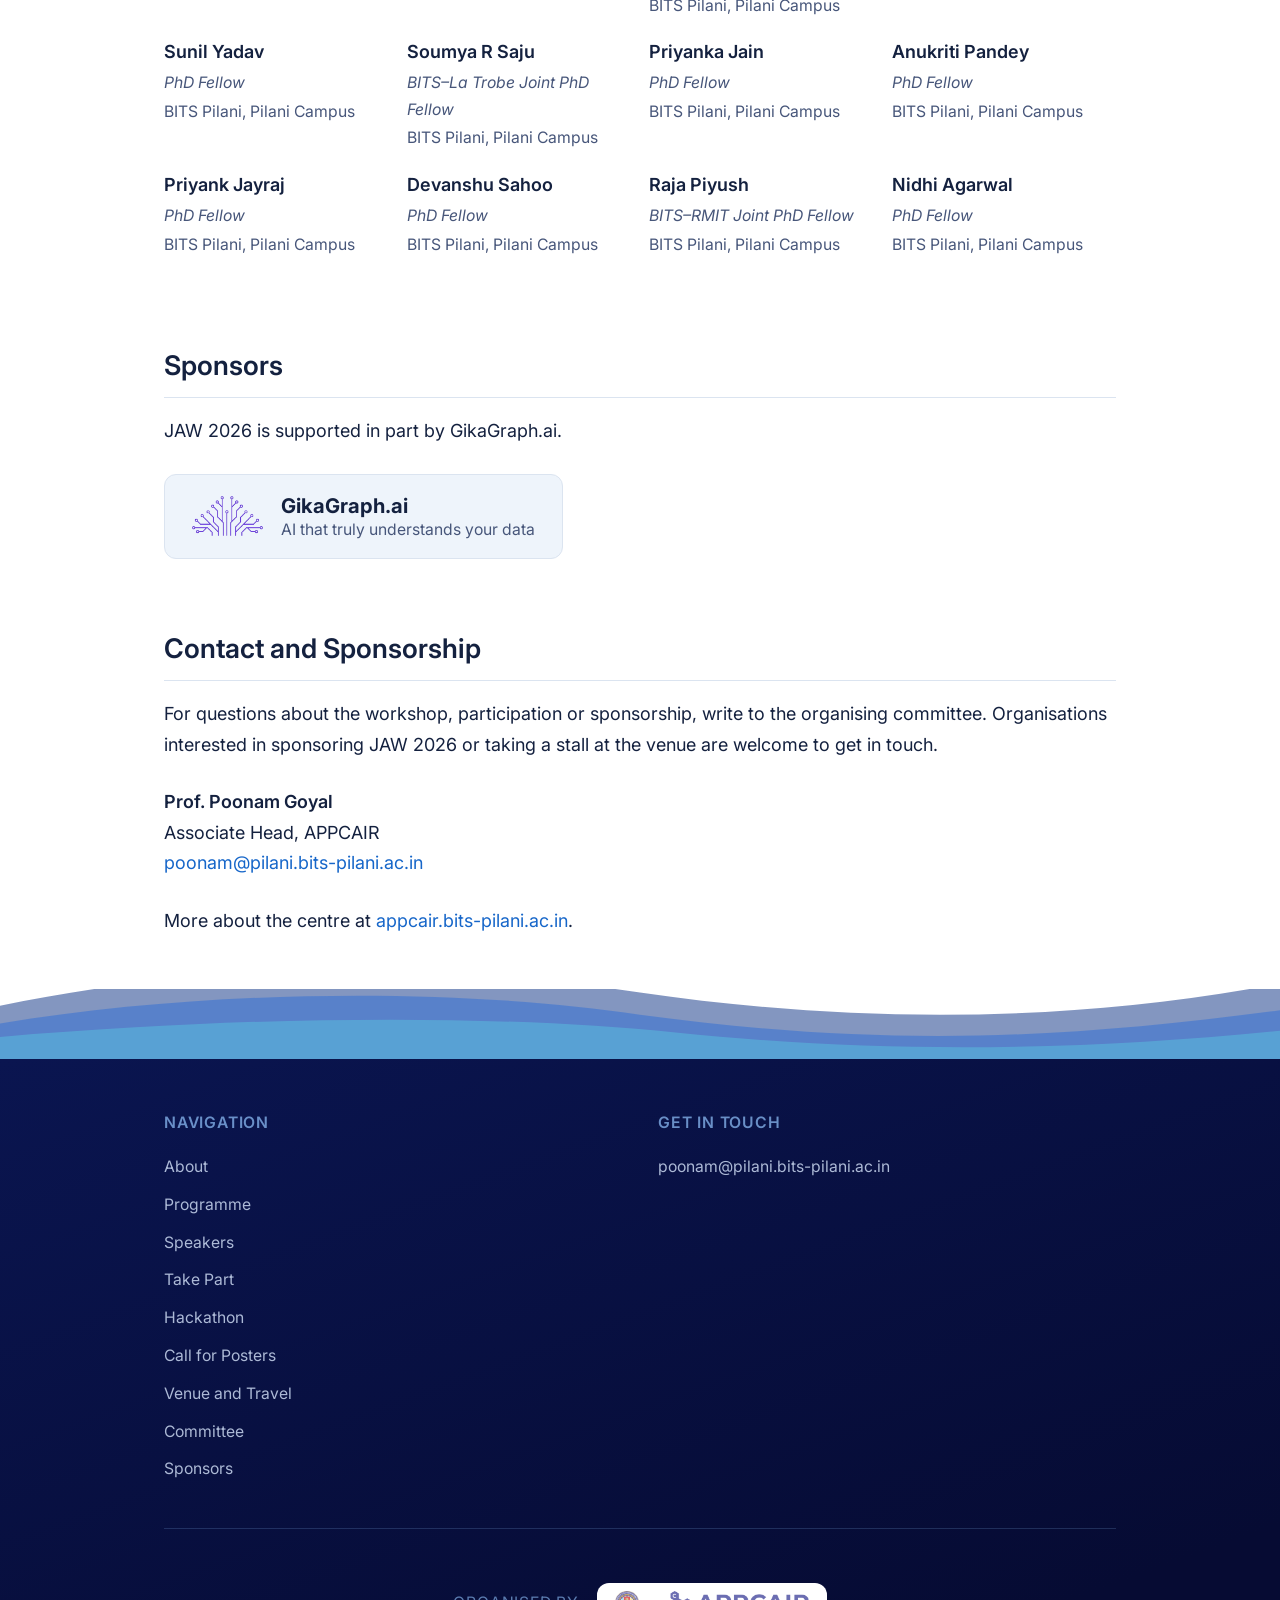
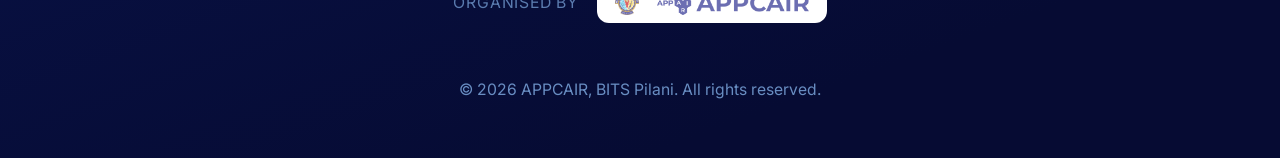
==== commit feed3661: "Mausam: label the button "Abstract" like the others Co-Authored-By: Claude Opus 4.8 (1M context) <no" ====
--- a/index.html
+++ b/index.html
@@ -240,7 +240,7 @@
                         <li class="sched-row">
                             <span class="sched-time">10:50 &ndash; 11:50 AM</span>
                             <span class="sched-sess"><strong>AI Applications in Computational Pathology &amp; Material Science</strong>
-                                <span class="sched-meta">Prof. Mausam, IIT Delhi</span><button type="button" class="abstract-btn" data-label="About the speaker">Bio</button><div class="abs-data" hidden><p>Mausam is a Professor of Computer Science at IIT Delhi, and served as the founding head of Yardi School of Artificial Intelligence until September 2023. He is also an affiliate professor at University of Washington, Seattle. Recently, he spent a year long sabbatical working as a Visiting NLP Researcher at Bloomberg's AI group. With an over twenty year research experience in artificial intelligence, he has, over time, contributed to many research areas such as large scale information extraction over the Web, AI approaches for optimizing crowdsourced workflows, and probabilistic planning algorithms. More recently, his research is exploring neuro-symbolic machine learning, computer vision for radiology, NLP for robotics, multilingual NLP, and several threads in intelligent information systems that include information extraction, knowledge base completion, question answering, and dialogue systems. He has over 100 archival papers to his credit, along with a book, two best paper awards, and one test of time award. Mausam was awarded the AAAI Fellow status in 2024 for his sustained contributions to the field of artificial intelligence and unusual distinction in the profession. He was also elected as a fellow of Indian National Academy of Engineering (INAE), an apex body for India's most distinguished engineers, engineer-scientists and technologists. He was named as one of the 30 Indian Minds Leading the AI Revolution by Forbes India. He has had the privilege of being a program chair for two top conferences, AAAI 2021, and ICAPS 2017, and also served as an Editor-in-Chief of ACL Rolling Review from 2022 to 2024. He received his PhD from University of Washington in 2007 and a B.Tech. from IIT Delhi in 2001.</p></div></span>
+                                <span class="sched-meta">Prof. Mausam, IIT Delhi</span><button type="button" class="abstract-btn">Abstract</button><div class="abs-data" hidden><p>Mausam is a Professor of Computer Science at IIT Delhi, and served as the founding head of Yardi School of Artificial Intelligence until September 2023. He is also an affiliate professor at University of Washington, Seattle. Recently, he spent a year long sabbatical working as a Visiting NLP Researcher at Bloomberg's AI group. With an over twenty year research experience in artificial intelligence, he has, over time, contributed to many research areas such as large scale information extraction over the Web, AI approaches for optimizing crowdsourced workflows, and probabilistic planning algorithms. More recently, his research is exploring neuro-symbolic machine learning, computer vision for radiology, NLP for robotics, multilingual NLP, and several threads in intelligent information systems that include information extraction, knowledge base completion, question answering, and dialogue systems. He has over 100 archival papers to his credit, along with a book, two best paper awards, and one test of time award. Mausam was awarded the AAAI Fellow status in 2024 for his sustained contributions to the field of artificial intelligence and unusual distinction in the profession. He was also elected as a fellow of Indian National Academy of Engineering (INAE), an apex body for India's most distinguished engineers, engineer-scientists and technologists. He was named as one of the 30 Indian Minds Leading the AI Revolution by Forbes India. He has had the privilege of being a program chair for two top conferences, AAAI 2021, and ICAPS 2017, and also served as an Editor-in-Chief of ACL Rolling Review from 2022 to 2024. He received his PhD from University of Washington in 2007 and a B.Tech. from IIT Delhi in 2001.</p></div></span>
                         </li>
                         <li class="sched-row">
                             <span class="sched-time">11:50 AM &ndash; 12:50 PM</span>
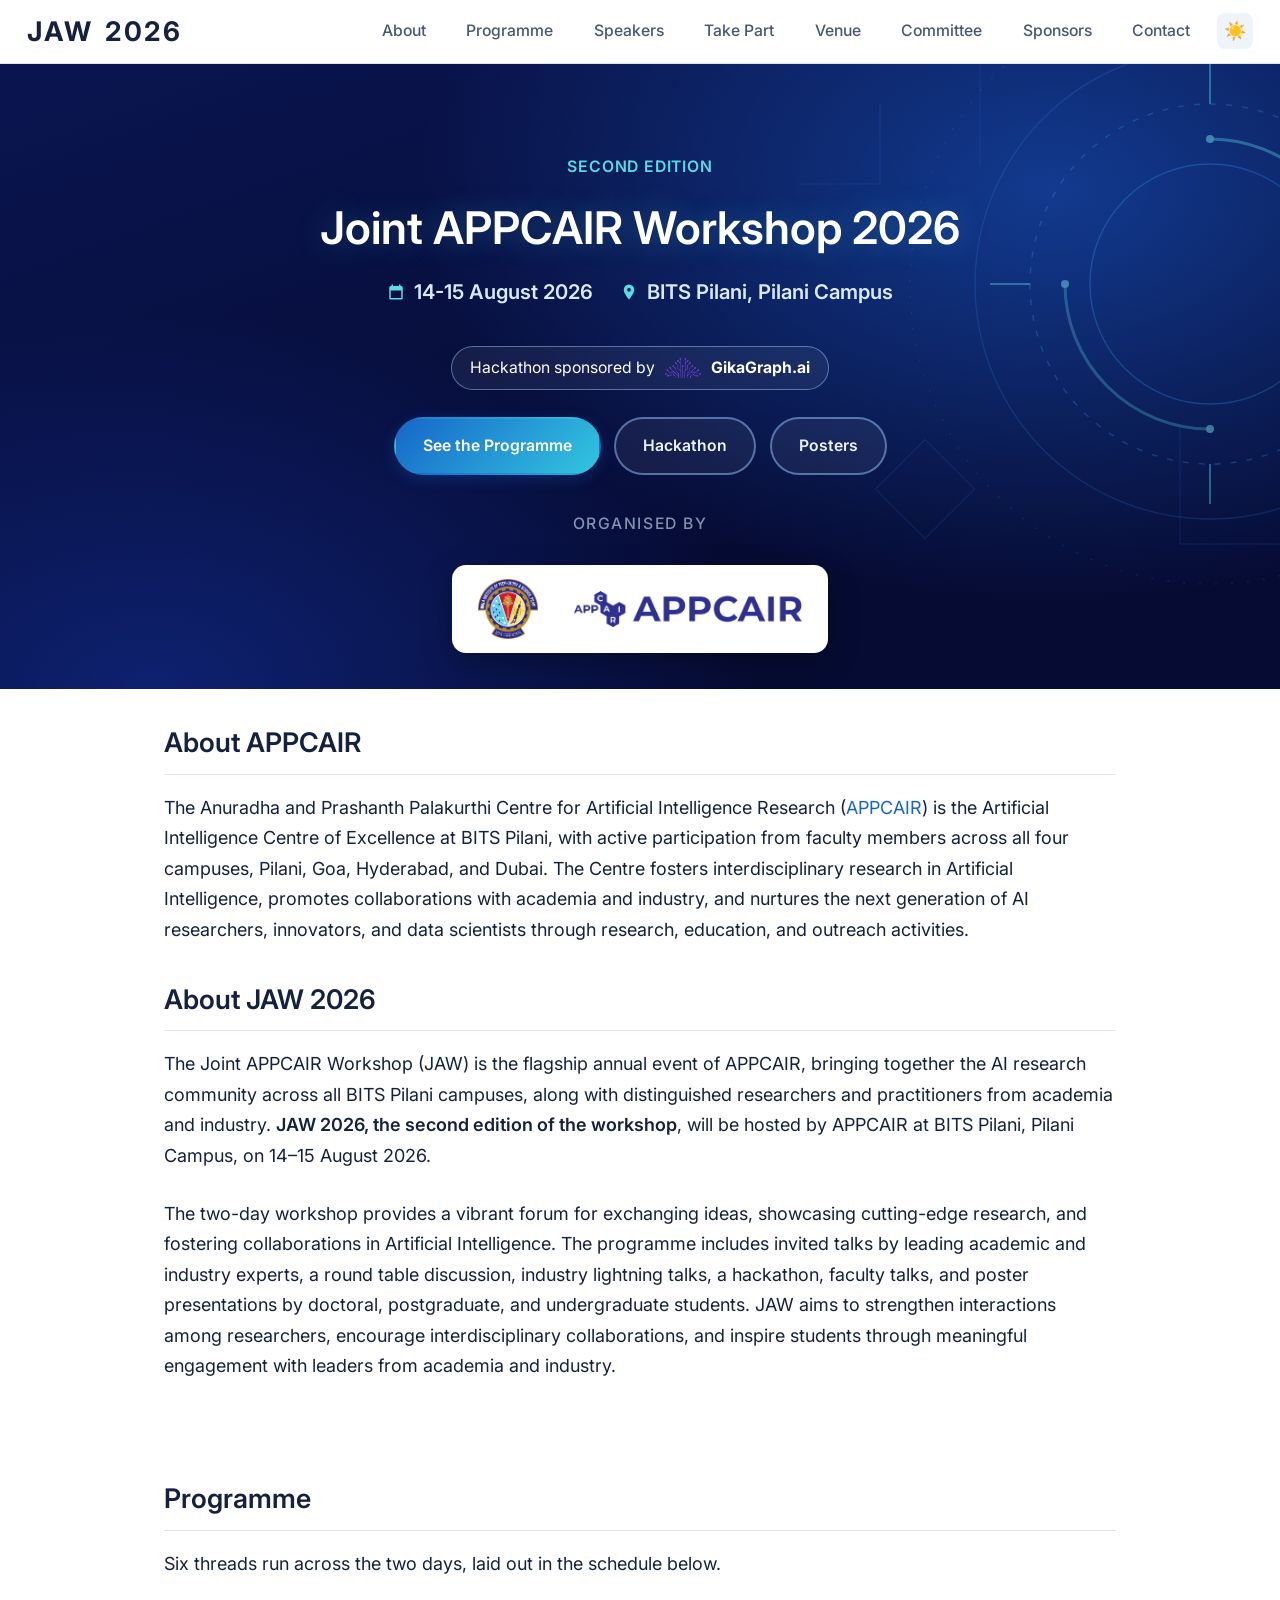
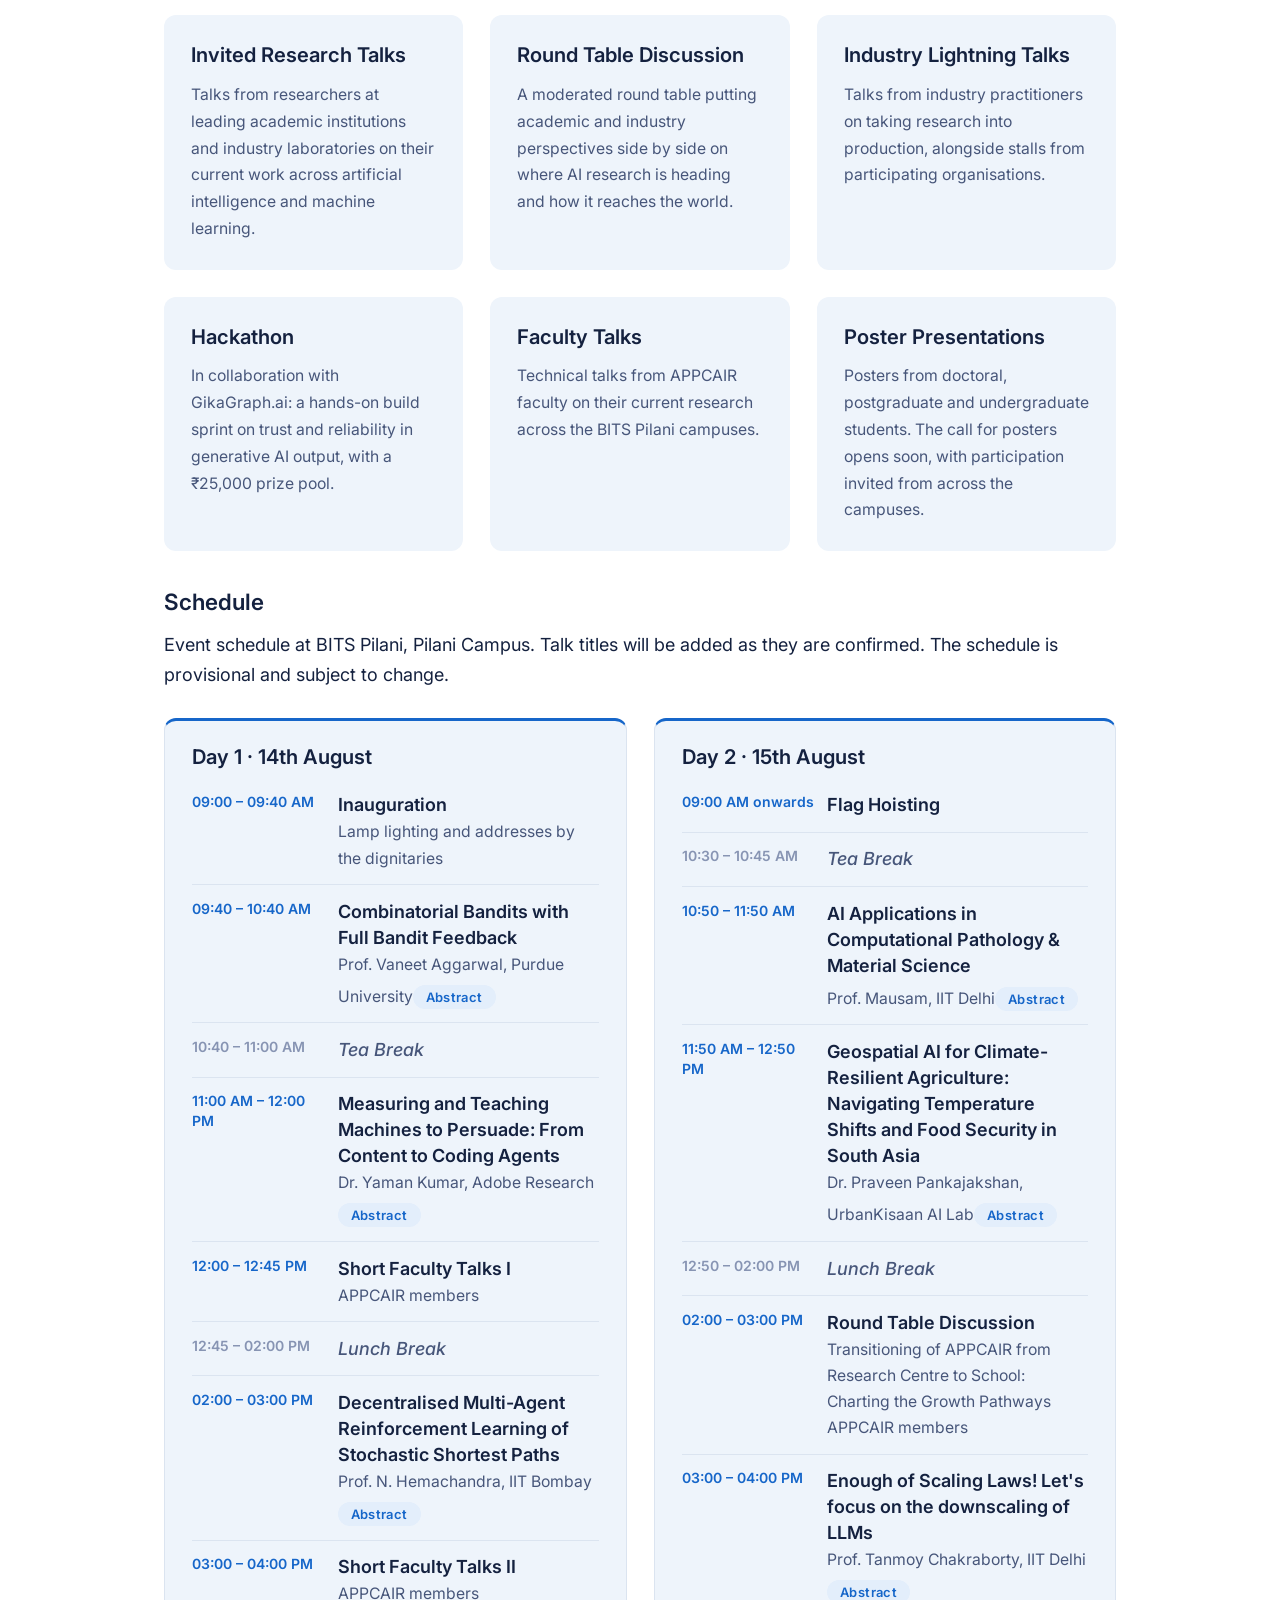
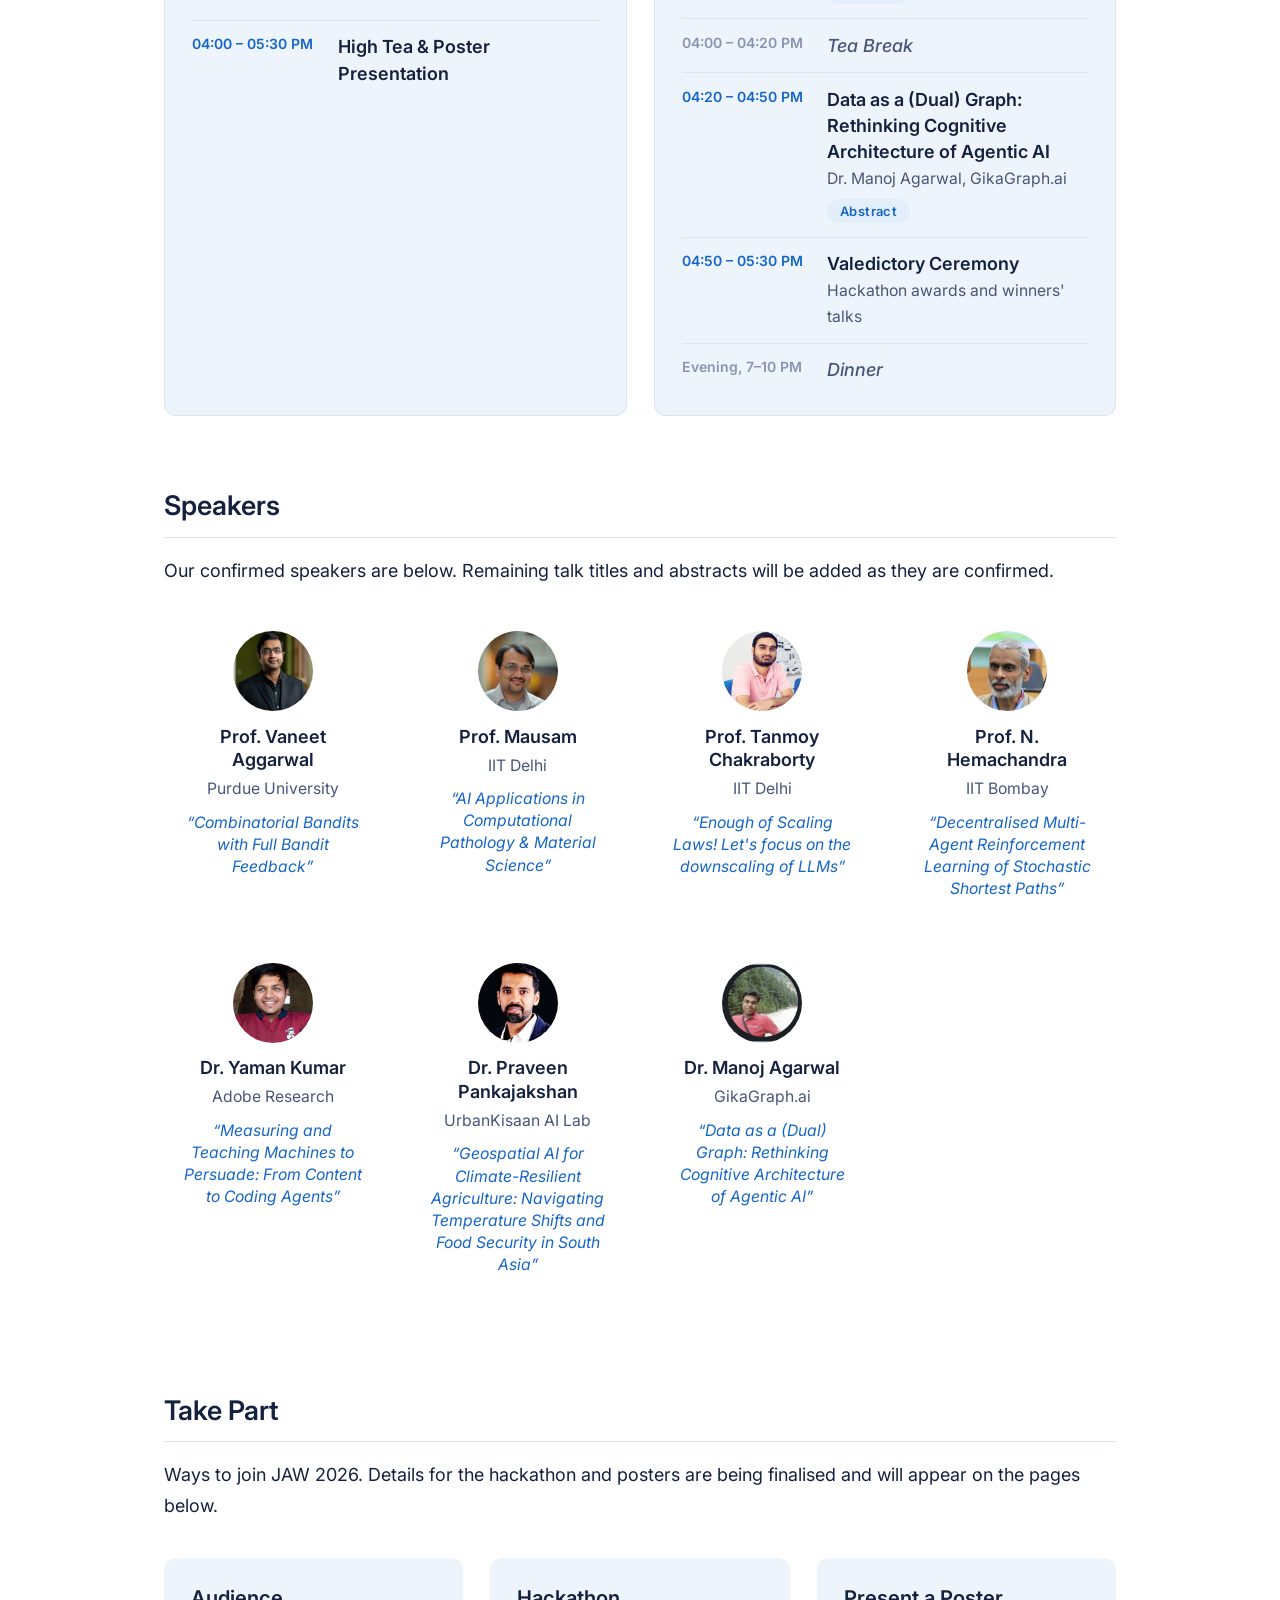
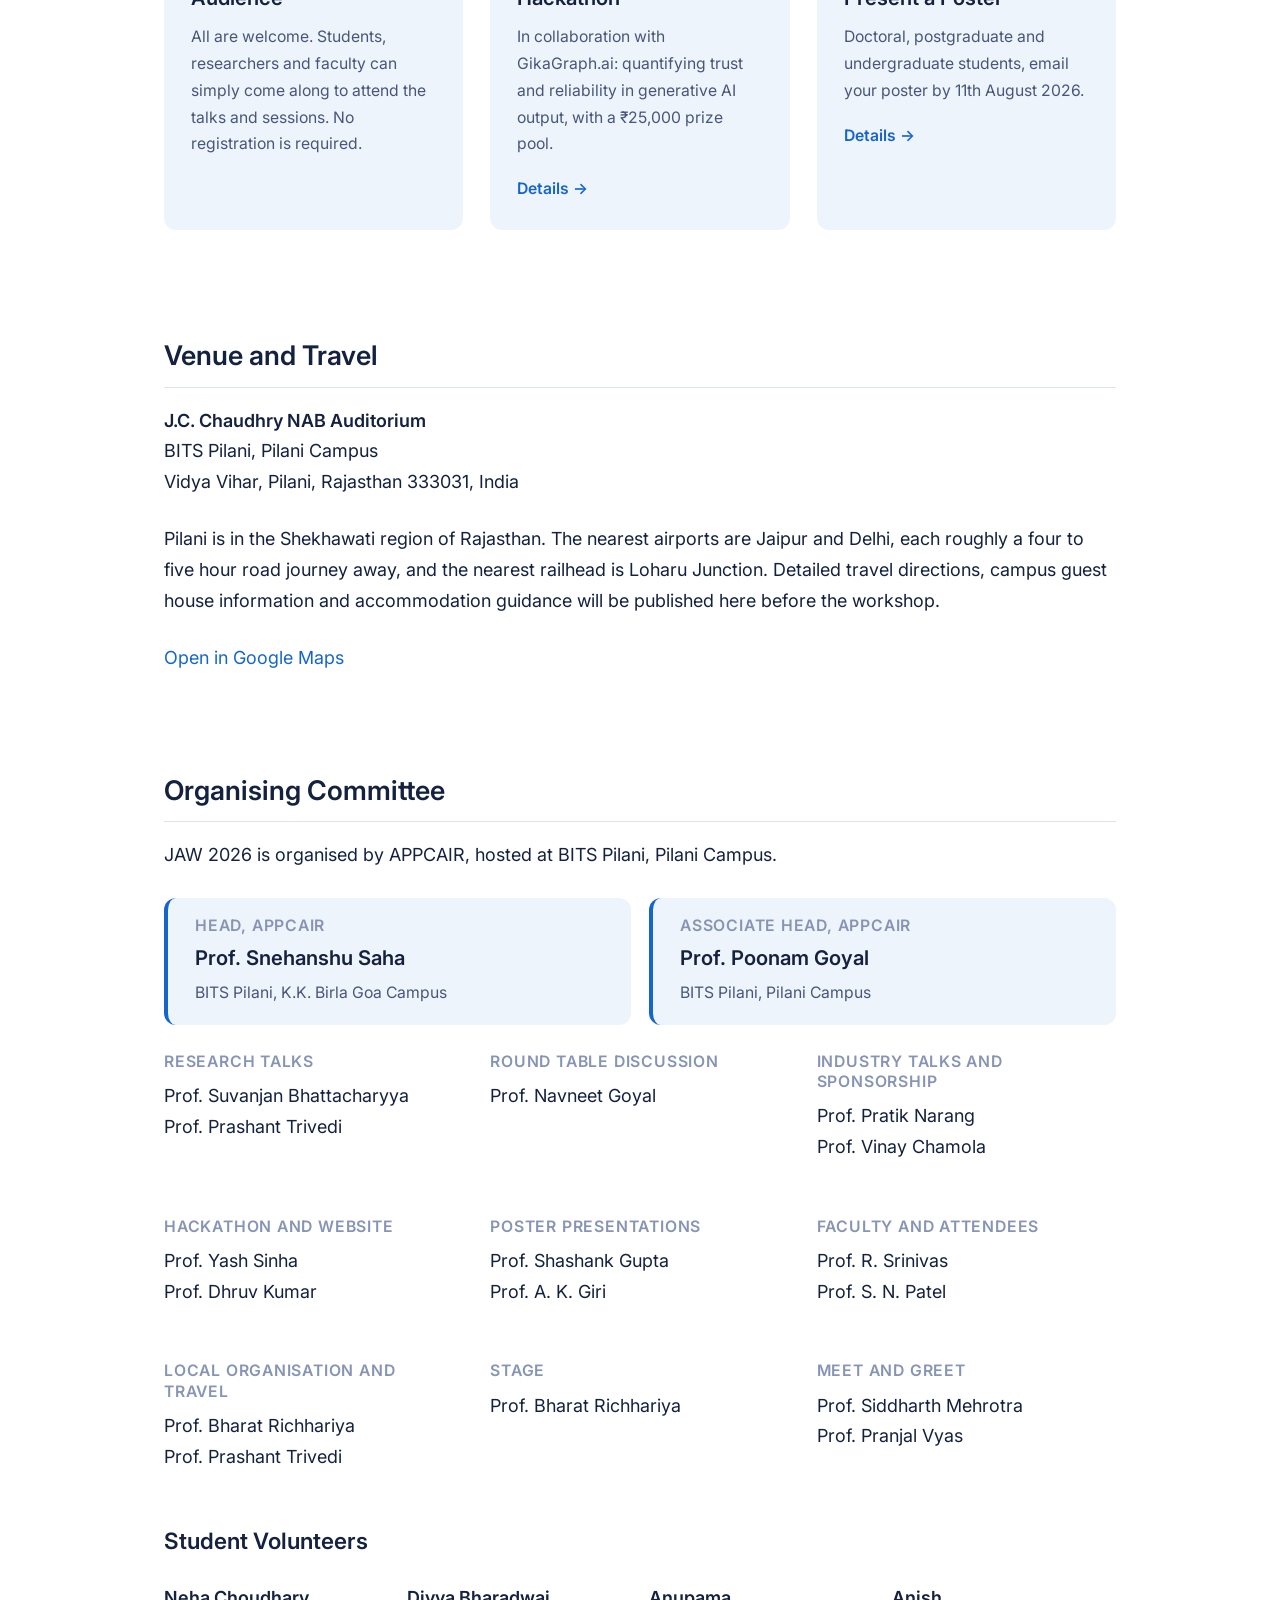
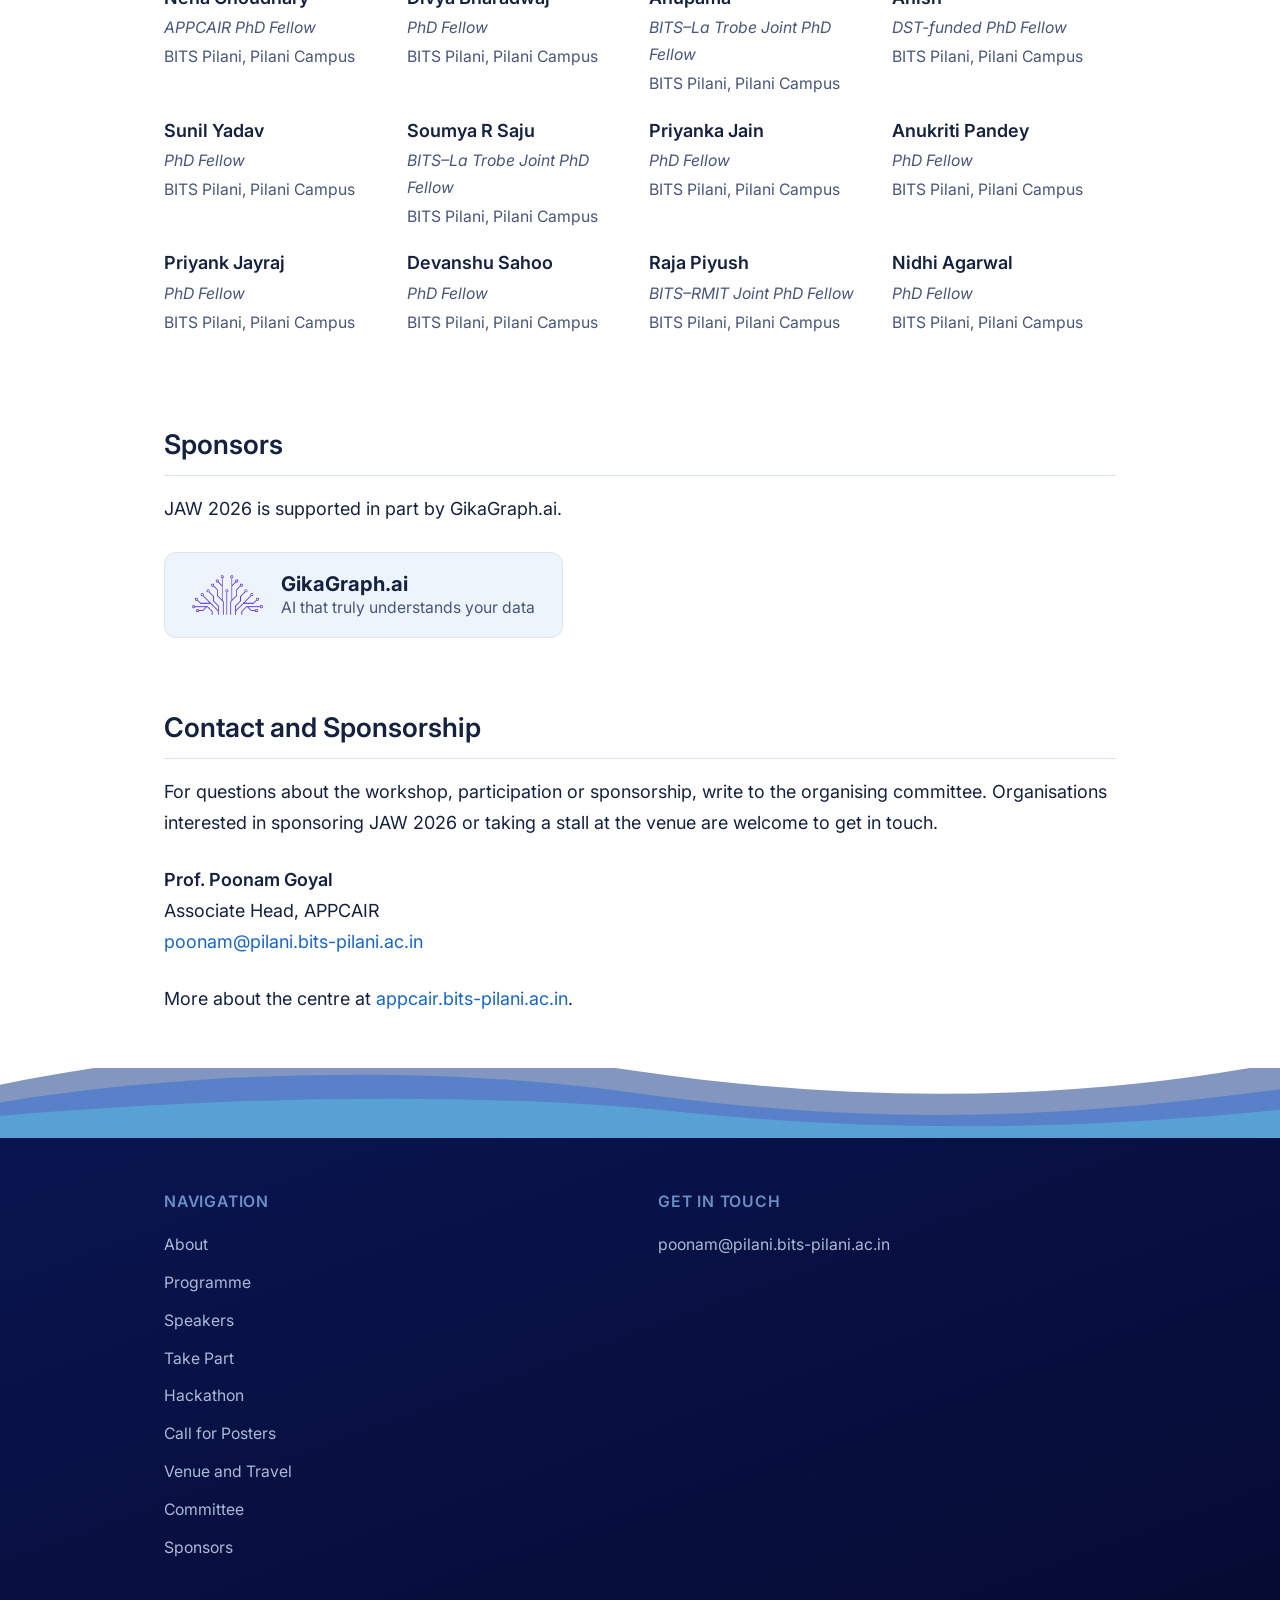
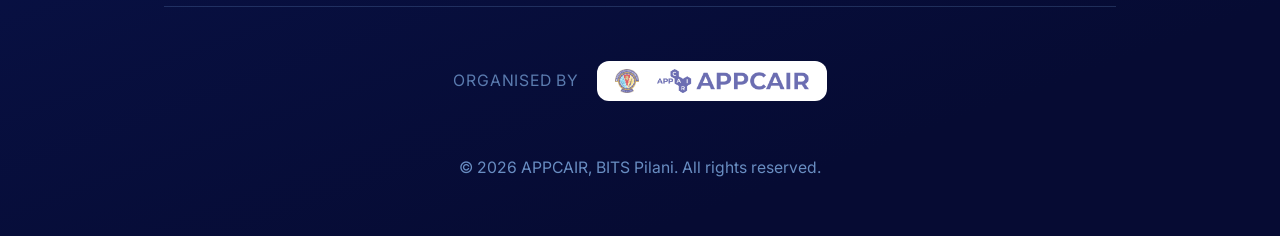
==== commit 26e96acf: "Round Table Discussion: add the topic "Transitioning of APPCAIR from Research Centre to School: Char" ====
--- a/index.html
+++ b/index.html
@@ -254,7 +254,7 @@
                         <li class="sched-row">
                             <span class="sched-time">02:00 &ndash; 03:00 PM</span>
                             <span class="sched-sess"><strong>Round Table Discussion</strong>
-                                <span class="sched-meta">APPCAIR members</span></span>
+                                <span class="sched-meta">Transitioning of APPCAIR from Research Centre to School: Charting the Growth Pathways<br>APPCAIR members</span></span>
                         </li>
                         <li class="sched-row">
                             <span class="sched-time">03:00 &ndash; 04:00 PM</span>
